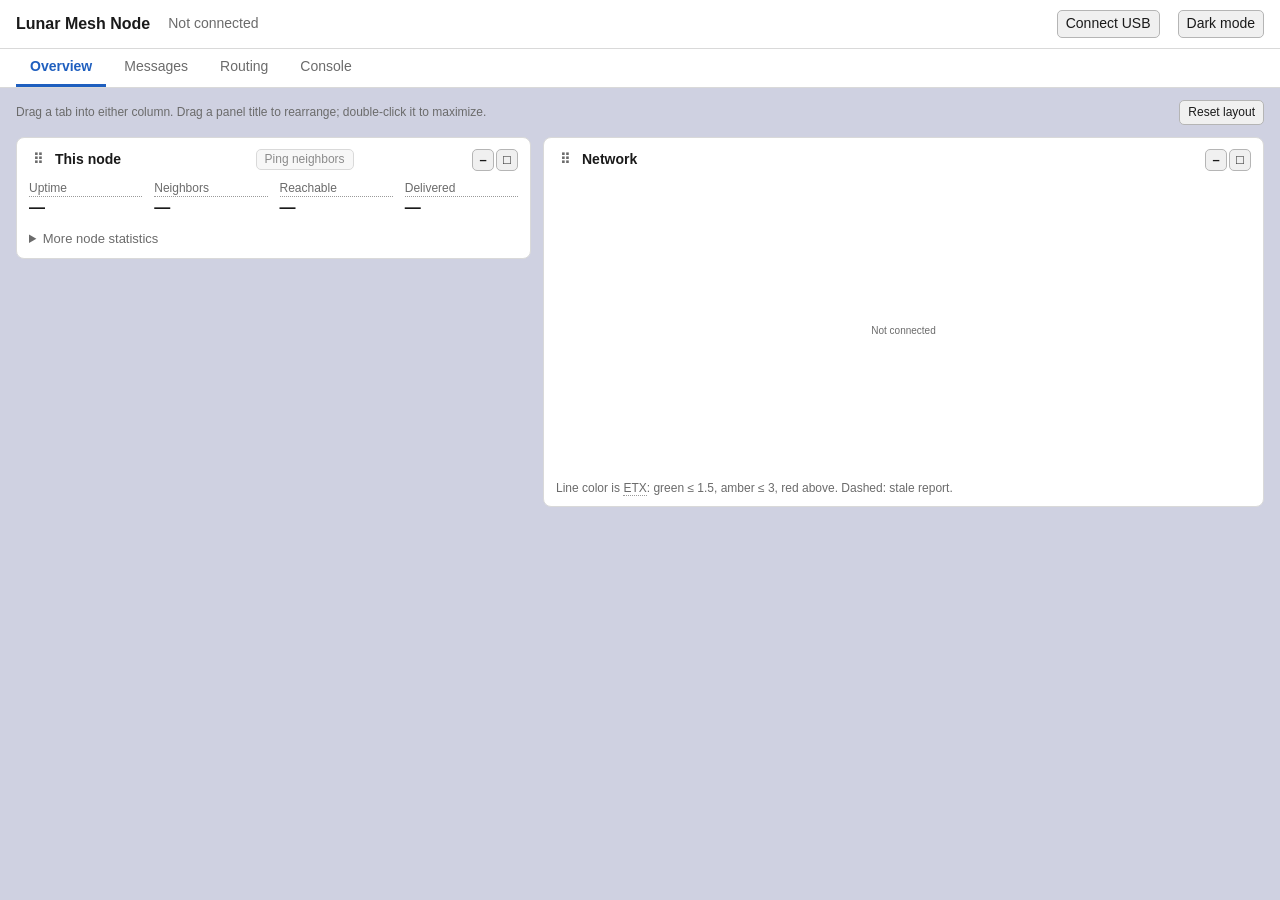
==== interface/index.html @ 4ebd3be8 "Hover Over feature, Small UI Movement Improvements" ====
<!doctype html>
<!-- Node interface: talks the mesh-network line protocol over USB serial (Web Serial) or to the simulator bridge in serve.py. -->
<html lang="en">
<head>
<meta charset="utf-8">
<meta name="viewport" content="width=device-width, initial-scale=1">
<title>Lunar Mesh Node</title>
<link rel="stylesheet" href="dashboard.css">
<link rel="icon" type="image/x-icon" href="/favicon.ico">
<script>
// Apply the saved theme (or the system's) before the page paints; storage may be unavailable.
try {
  const t = localStorage.getItem("lunar-mesh-theme");
  if (t === "dark" || (!t && matchMedia("(prefers-color-scheme: dark)").matches)) document.documentElement.dataset.theme = "dark";
} catch {}
</script>
<style>
:root {
  --bg: #cfd1e1; --panel: #ffffff; --panel-2: #f6f6f6; --line: #d9d9d9;
  --text: #1a1a1a; --muted: #6b6b6b; --accent: #1f5fbf;
  --good: #1e8a4c; --fair: #a86f00; --poor: #c62f2f; --stale: #9a9a9a;
  --mono: Consolas, "Cascadia Mono", monospace;
  --input: #ffffff; --button: #f0f0f0; --hover: #e6e6e6; --control-border: #b5b5b5;
  --error-bg: #fff4f4; --node-self: #e3ecfa; --node-dead: #fdeaea; --node-hover: #eef3fb;
}
:root[data-theme="dark"] {
  color-scheme: dark;
  --bg: #14171c; --panel: #1d222a; --panel-2: #171c23; --line: #39424f;
  --text: #e6eaf0; --muted: #a8b2c0; --accent: #80b3ff;
  --good: #6ed79a; --fair: #edc46a; --poor: #ff8989; --stale: #929eae;
  --input: #1d222a; --button: #2b3440; --hover: #394657; --control-border: #586475;
  --error-bg: #352329; --node-self: #293f60; --node-dead: #47262b; --node-hover: #2b3440;
}
* { box-sizing: border-box; }
body { margin: 0; background: var(--bg); color: var(--text); font: 14px/1.4 "Segoe UI", Arial, sans-serif; }
header { display: flex; flex-wrap: wrap; align-items: center; gap: 10px 18px; padding: 10px 16px; background: var(--panel); border-bottom: 1px solid var(--line); }
header h1 { font-size: 16px; margin: 0; }
.ident { display: flex; gap: 16px; flex-wrap: wrap; color: var(--muted); }
.ident b { color: var(--text); }
.spacer { flex: 1; }
button, select, input { font: inherit; color: var(--text); background: var(--input); border: 1px solid var(--control-border); border-radius: 5px; padding: 3px 8px; }
button { cursor: pointer; background: var(--button); }
button:hover:not(:disabled) { background: var(--hover); }
button:disabled { opacity: .5; cursor: default; }
#conn { color: var(--muted); }
#conn.on { color: var(--good); font-weight: 600; }
[hidden] { display: none !important; }
.tabs { display: flex; flex-wrap: wrap; gap: 4px; padding: 0 16px; background: var(--panel); border-bottom: 1px solid var(--line); }
.tabs button { padding: 8px 14px; border: 0; border-bottom: 3px solid transparent; border-radius: 0; background: transparent; color: var(--muted); }
.tabs button:hover:not(:disabled) { background: transparent; color: var(--text); }
.tabs button[aria-selected="true"] { color: var(--accent); border-bottom-color: var(--accent); font-weight: 600; }
.tabs .count { font-size: 12px; font-weight: normal; }
button:focus-visible, input:focus-visible, select:focus-visible, [tabindex]:focus-visible { outline: 2px solid var(--accent); outline-offset: 2px; }
main { padding: 12px 16px 24px; }
.tab-panel { display: grid; grid-template-columns: repeat(12, 1fr); gap: 12px; align-items: start; }
section { background: var(--panel); border: 1px solid var(--line); border-radius: 8px; padding: 10px 12px; min-width: 0; }
section h2 { font-size: 14px; margin: 0 0 8px; display: flex; align-items: baseline; gap: 8px; }
section h2 .count, section h2 .note { font-weight: normal; color: var(--muted); font-size: 13px; }
summary { cursor: pointer; color: var(--muted); }
details { margin-top: 10px; }
details > summary { font-size: 13px; }
.c4 { grid-column: span 4; } .c5 { grid-column: span 5; } .c6 { grid-column: span 6; }
.c7 { grid-column: span 7; } .c8 { grid-column: span 8; } .c12 { grid-column: span 12; }
@media (max-width: 1000px) { .tab-panel > section { grid-column: span 12; } }
.kv { display: grid; grid-template-columns: repeat(auto-fill, minmax(110px, 1fr)); gap: 6px 12px; }
.kv span { display: block; color: var(--muted); font-size: 12px; }
.kv b { font-size: 16px; font-variant-numeric: tabular-nums; }
.scroll { overflow-x: auto; }
table { width: 100%; border-collapse: collapse; font-variant-numeric: tabular-nums; }
th, td { text-align: left; padding: 4px 8px; border-bottom: 1px solid var(--line); white-space: nowrap; }
th { color: var(--muted); font-weight: normal; font-size: 12px; }
td.wrap { white-space: normal; word-break: break-word; }
tr.stale td { color: var(--stale); }
.empty { color: var(--muted); padding: 8px 2px; }
.badge { display: inline-block; padding: 0 5px; font-size: 12px; border: 1px solid var(--line); border-radius: 5px; margin-right: 4px; }
.good { color: var(--good); } .fair { color: var(--fair); } .poor { color: var(--poor); } .muted { color: var(--muted); }
.b-good { border-color: var(--good); color: var(--good); }
.b-fair { border-color: var(--fair); color: var(--fair); }
.b-poor { border-color: var(--poor); color: var(--poor); }
.phi { display: flex; align-items: center; gap: 6px; }
.phi .bar { width: 54px; height: 6px; background: var(--panel-2); border: 1px solid var(--line); border-radius: 3px; overflow: hidden; }
.phi .bar i { display: block; height: 100%; }
.phi .bar i.good { background: var(--good); } .phi .bar i.fair { background: var(--fair); } .phi .bar i.poor { background: var(--poor); }
section h2 .tools { margin-left: auto; display: flex; gap: 8px; align-items: baseline; font-weight: normal; font-size: 12px; }
section h2 .tools button { padding: 1px 8px; font-size: 12px; }
.term { border-bottom: 1px dotted var(--stale); cursor: help; }
#tip { position: fixed; z-index: 50; display: none; max-width: 280px; padding: 6px 9px; background: #2b2d3a; color: #fff; font-size: 12px; line-height: 1.35; border-radius: 6px; box-shadow: 0 2px 8px rgba(0,0,0,.25); pointer-events: none; }
#map { width: 100%; height: 300px; display: block; }
#map text { fill: var(--text); font-size: 12px; text-anchor: middle; dominant-baseline: central; }
#map .lbl { fill: var(--muted); font-size: 10px; }
#map .hit { cursor: pointer; }
#map .hit:hover circle { stroke-width: 4; fill: var(--node-hover); }
#map .edge { opacity: .85; transition: opacity .15s, stroke-width .15s; }
#map .node { transition: opacity .15s; }
#map.focus .edge { opacity: .18; }
#map.focus .edge.near { opacity: 1; stroke-width: 3; }
#map.focus .node { opacity: .4; }
#map.focus .node.near { opacity: 1; }
#map.focus .node.near .body { stroke-width: 3.5; }
form.send { display: grid; grid-template-columns: 90px 1fr auto; gap: 8px; margin-bottom: 10px; }
form.send label { display: flex; flex-direction: column; font-size: 12px; color: var(--muted); gap: 2px; }
form.send input, form.send select { width: 100%; }
form.send .go { align-self: end; }
form.send .send-options { grid-column: 1 / -1; }
form.send .option-grid { display: grid; grid-template-columns: repeat(3, minmax(100px, 1fr)); gap: 8px; margin-top: 8px; }
@media (max-width: 700px) { form.send { grid-template-columns: 1fr 1fr; } }
@media (max-width: 700px) { form.send .option-grid { grid-template-columns: 1fr; } }
.inbox { max-height: 320px; overflow-y: auto; }
.inbox .m { border-bottom: 1px solid var(--line); padding: 6px 0; }
.inbox .meta { color: var(--muted); font-size: 12px; }
.inbox .body { word-break: break-word; }
.inbox .hex { font-family: var(--mono); font-size: 12px; }
#log { height: max(240px, calc(100vh - 230px)); overflow-y: auto; font: 12px/1.4 var(--mono); background: var(--panel-2); border: 1px solid var(--line); border-radius: 6px; padding: 6px 8px; }
#log div { white-space: pre-wrap; word-break: break-all; }
#log .ev { color: var(--accent); }
#log .tx { color: var(--text); font-weight: 600; }
#log .err { color: var(--poor); }
#log .row { color: var(--muted); }
#log .help { color: var(--text); white-space: pre; }
.console-bar { display: flex; gap: 8px; margin-top: 6px; align-items: center; }
.console-bar input[type=text] { flex: 1; font-family: var(--mono); }
.console-bar label { color: var(--muted); font-size: 12px; display: flex; gap: 4px; align-items: center; }
#banner, #down { display: none; margin-bottom: 12px; background: var(--error-bg); border: 1px solid var(--poor); border-radius: 8px; color: var(--poor); padding: 8px 12px; }
#simbar { display: none; grid-column: span 12; }
#simbar .simctl { margin-top: 14px; }
#simbar .nodes { display: flex; flex-wrap: wrap; gap: 6px; }
#simbar .sn { display: flex; align-items: center; gap: 4px; border: 1px solid var(--line); border-radius: 6px; padding: 3px 4px 3px 8px; }
#simbar .sn.dead b { color: var(--poor); text-decoration: line-through; }
#simbar .sn.att { border-color: var(--accent); }
#simbar button { padding: 1px 6px; font-size: 12px; }
#simbar .cut { display: flex; flex-wrap: wrap; gap: 6px; align-items: center; margin-top: 8px; color: var(--muted); font-size: 12px; }
#simbar .cut input { width: 60px; }
#simbar .sn .why { font-size: 11px; color: var(--poor); }
.simctl { display: grid; grid-template-columns: 130px 1fr; gap: 8px 12px; margin-top: 10px; align-items: center; }
.simctl > .k { color: var(--muted); font-size: 12px; }
.simctl > .v { display: flex; flex-wrap: wrap; gap: 6px 10px; align-items: center; font-size: 13px; }
.simctl .v label { display: flex; gap: 4px; align-items: center; color: var(--muted); font-size: 12px; }
.simctl input[type=number] { width: 70px; }
.simctl input[type=range] { width: 160px; padding: 0; }
.simctl .val { min-width: 48px; font-variant-numeric: tabular-nums; font-weight: 600; }
.simctl .clock { font-family: var(--mono); font-size: 13px; }
.simctl .paused { color: var(--fair); font-weight: 600; }
#sim-sched-list { display: flex; flex-direction: column; gap: 4px; width: 100%; }
#sim-sched-list .se { display: flex; gap: 8px; align-items: center; font-size: 12px; }
#sim-err { color: var(--poor); font-size: 12px; }
@media (max-width: 700px) { .simctl { grid-template-columns: 1fr; } }
</style>
</head>
<body>
<header>
  <h1>Lunar Mesh Node</h1>
  <span id="conn"><span id="conn-text">Not connected</span></span>
  <div class="ident" id="ident"></div>
  <div class="spacer"></div>
  <button id="btn-usb">Connect USB</button>
  <button id="btn-sim" hidden>Simulator</button>
  <button id="btn-close" hidden>Disconnect</button>
  <button id="btn-theme" type="button" aria-pressed="false">Dark mode</button>
</header>

<nav class="tabs" role="tablist" aria-label="Sections">
  <button id="tab-overview" role="tab" aria-controls="panel-overview" aria-selected="true">Overview</button>
  <button id="tab-messages" role="tab" aria-controls="panel-messages" aria-selected="false" tabindex="-1">Messages <span class="count" id="tab-rx-count"></span></button>
  <button id="tab-network" role="tab" aria-controls="panel-network" aria-selected="false" tabindex="-1">Routing</button>
  <button id="tab-console" role="tab" aria-controls="panel-console" aria-selected="false" tabindex="-1">Console</button>
  <button id="tab-sim" role="tab" aria-controls="panel-sim" aria-selected="false" tabindex="-1" hidden>Simulator</button>
</nav>

<main>
  <div id="banner"></div>
  <div id="down"></div>

  <div id="panel-overview" class="tab-panel" role="tabpanel" aria-labelledby="tab-overview">
  <section class="c5">
    <h2>This node <span id="self-state"></span>
      <span class="tools"><span class="muted" id="ping-note"></span>
        <button id="btn-ping" data-term="Ping" disabled>Ping neighbors</button></span></h2>
    <div class="kv" id="self"></div>
    <details>
      <summary>More node statistics</summary>
      <div class="kv" id="self-more" style="margin-top:8px"></div>
      <div class="scroll" style="margin-top:12px"><table id="frames"></table></div>
    </details>
  </section>

  <section class="c7">
    <h2>Network <span class="count" id="net-count"></span></h2>
    <svg id="map" role="img" aria-label="Network map"></svg>
    <div class="note muted" style="font-size:12px"><span id="map-hint"></span>Line color is <span class="term" data-term="ETX">ETX</span>: green ≤ 1.5, amber ≤ 3, red above. Dashed: stale report.</div>
  </section>
  </div>

  <div id="panel-messages" class="tab-panel" role="tabpanel" aria-labelledby="tab-messages" hidden>
  <section class="c7">
    <h2>Send</h2>
    <form class="send" id="send">
      <label>To<input id="f-dest" type="number" min="1" max="254" list="known" required></label>
      <label>Content<input id="f-text" type="text" maxlength="200" autocomplete="off" required></label>
      <button class="go" type="submit">Send</button>
      <details class="send-options">
        <summary>Message options</summary>
        <div class="option-grid">
          <label><span class="term" data-term="Type">Type</span><select id="f-type"><option value="text">Text</option><option value="cmd">Command</option><option value="tel">Telemetry (hex)</option></select></label>
          <label><span class="term" data-term="Priority">Priority</span><select id="f-prio"><option value="u">Urgent</option><option value="n" selected>Normal</option><option value="r">Routine</option></select></label>
          <label><span class="term" data-term="Lifetime">Lifetime (seconds)</span><input id="f-life" type="number" min="1" value="600" required></label>
        </div>
      </details>
    </form>
    <datalist id="known"></datalist>
    <h2 style="margin-top:14px">Sent</h2>
    <div class="scroll"><table id="sent"></table></div>
  </section>

  <section class="c5">
    <h2>Received <span class="count" id="rx-count"></span></h2>
    <div class="inbox" id="inbox"></div>
  </section>
  </div>

  <div id="panel-network" class="tab-panel" role="tabpanel" aria-labelledby="tab-network" hidden>
  <section class="c12">
    <h2>Nodes</h2>
    <div class="scroll"><table id="nodes"></table></div>
  </section>
  <section class="c6">
    <h2>Neighbors <span class="count" id="nb-count"></span></h2>
    <div class="scroll"><table id="links"></table></div>
  </section>
  <section class="c6">
    <h2>Routes <span class="count" id="rt-count"></span></h2>
    <div class="scroll"><table id="routes"></table></div>
  </section>
  </div>

  <div id="panel-sim" class="tab-panel" role="tabpanel" aria-labelledby="tab-sim" hidden>
  <section id="simbar">
    <h2>Simulator <span class="note">plug into a node, or kill one</span></h2>
    <div class="nodes" id="sim-nodes"></div>
    <div class="cut">Link
      <input id="cut-a" type="number" min="1" max="254" placeholder="a">
      <input id="cut-b" type="number" min="1" max="254" placeholder="b">
      <button id="btn-cut">Cut</button>
      <button id="btn-join">Join</button>
      <span id="sim-links"></span>
    </div>
    <div class="simctl">
      <div class="k">Clock</div>
      <div class="v">
        <button id="sim-run">Pause</button>
        <label>Speed <input id="sim-speed" type="range" min="0" max="9" step="1"></label><span class="val" id="sim-speed-v"></span>
        <label>Step <select id="sim-step-size">
          <option value="0.5">0.5 s</option><option value="1">1 s</option><option value="5" selected>5 s</option><option value="10">10 s</option>
          <option value="30">30 s</option><option value="60">1 min</option><option value="300">5 min</option><option value="900">15 min</option>
        </select></label>
        <button id="sim-step" data-tip="Advance simulated time by the step size (→ key).">Step ▸</button>
        <span class="clock" id="sim-clock"></span>
      </div>

      <div class="k"><span class="term" data-term="Link loss">Link loss</span></div>
      <div class="v">
        <input id="sim-loss" type="range" min="0" max="90" step="1"><span class="val" id="sim-loss-v"></span>
      </div>

      <div class="k"><span class="term" data-term="Random outages">Random outages</span></div>
      <div class="v">
        <label>Nodes down <input id="sim-cn" type="range" min="0" max="50" step="1"></label><span class="val" id="sim-cn-v"></span>
        <label>Links down <input id="sim-cl" type="range" min="0" max="50" step="1"></label><span class="val" id="sim-cl-v"></span>
        <label>Mean outage <input id="sim-cm" type="number" min="1" max="86400" step="1"> s</label>
        <label><input id="sim-cs" type="checkbox"> spare the plugged-in node</label>
        <button id="sim-heal" data-tip="End every random outage now.">Heal all</button>
      </div>

      <div class="k"><span class="term" data-term="Scheduled downtime">Scheduled downtime</span></div>
      <div class="v">
        <label>Node <select id="sim-sn"></select></label>
        <label>Starts in <input id="sim-ss" type="number" min="0" value="10"> s</label>
        <label>Down for <input id="sim-sd" type="number" min="1" value="60"> s</label>
        <label>Repeat every <input id="sim-se" type="number" min="0" value="0"> s</label>
        <button id="sim-sadd">Add</button>
        <div id="sim-sched-list"></div>
      </div>

      <div class="k">Restart network</div>
      <div class="v">
        <label>Topology <select id="sim-rt"><option>random</option><option>line</option><option>ring</option><option>diamond</option></select></label>
        <label>Nodes <input id="sim-rn" type="number" min="2" max="16"></label>
        <label>Seed <input id="sim-rs" type="number" min="0"></label>
        <button id="sim-restart" data-tip="Start a fresh simulated network. All node state is lost.">Restart</button>
        <span id="sim-err"></span>
      </div>
    </div>
  </section>
  </div>

  <div id="panel-console" class="tab-panel" role="tabpanel" aria-labelledby="tab-console" hidden>
  <section class="c12">
    <h2>Console</h2>
    <div id="log"></div>
    <div class="console-bar">
      <input type="text" id="cmd" placeholder="Type help for the list of commands, e.g. links, routes, send 2 n 600 hello" autocomplete="off">
      <label>View <select id="console-mode"><option value="meaning">Plain language</option><option value="raw">Raw output</option></select></label>
      <label><input type="checkbox" id="show-poll"> show polling</label>
      <button id="btn-clear">Clear</button>
    </div>
  </section>
  </div>
</main>

<script>
"use strict";
const $ = id => document.getElementById(id);
const REFRESH_MS = 5000;
const FRAME_TYPES = ["HELLO", "DATA", "HOP_ACK", "STATUS", "ROUTE_REQ"];
const FLAGS = [[1, "low battery", "poor"], [2, "store > 75 %", "fair"], [4, "radio fault", "poor"], [8, "rebooted", "fair"], [16, "no neighbors", "poor"]];
const STATE_CLASS = { queued: "", transmitted: "b-fair", delivered: "b-good", expired: "b-poor", failed: "b-poor" };
const BW_KHZ = { 7: "125 kHz", 8: "250 kHz", 9: "500 kHz" };

let transport = null;
let speed = 1;      // simulated ms per real ms right now (0 while paused)
let simStatus = null;  // the bridge's clock and control settings
const SPEEDS = [0.1, 0.25, 0.5, 1, 2, 5, 10, 20, 50, 100];
let st;

function fresh() {
  return {
    ident: null, radio: null, links: [], routes: [], nodes: [], msgs: [], stats: null,
    sent: new Map(), inbox: [], storeDepth: null, clock: null, sim: null, down: false, ping: null,
  };
}
st = fresh();
let simIds = new Set();  // every simulator node seen this connection, so killed nodes stay on screen

/* Live state the attached node reports; cleared when the simulator kills it. */
function clearLive() {
  Object.assign(st, { links: [], routes: [], nodes: [], msgs: [], stats: null, storeDepth: null });
}

/* Take in a simulator @topo reply and track whether the attached node is alive. */
function noteSim(topo) {
  topo.alive.forEach(id => simIds.add(id));
  topo.links.forEach(([a, b]) => { simIds.add(a); simIds.add(b); });
  const down = !topo.alive.includes(topo.attached);
  if (st.down && !down) {
    st = Object.assign(fresh(), { sim: topo });  // revived: the node restarted with empty tables
    $("log").innerHTML = "";
    log(`node ${topo.attached} revived`, "ev");
  } else {
    if (down && !st.down) { clearLive(); log(`node ${topo.attached} is down`, "err"); }
    st.sim = topo;
  }
  st.down = down;
}
function simNodeIds() {
  return [...simIds].filter(x => Number.isInteger(x) && x > 0 && x < 255).sort((a, b) => a - b);
}

/* Node clock: the latest event time plus elapsed wall time. */
function nodeNow() {
  if (!st.clock) return null;
  return st.clock.t + (performance.now() - st.clock.at) * speed;
}
function noteClock(t) {
  if (typeof t === "number") st.clock = { t, at: performance.now() };
}

/* Theme: light or dark, remembered across visits. */
function updateThemeButton() {
  const dark = document.documentElement.dataset.theme === "dark";
  $("btn-theme").textContent = dark ? "Light mode" : "Dark mode";
  $("btn-theme").setAttribute("aria-pressed", String(dark));
}
$("btn-theme").onclick = () => {
  const theme = document.documentElement.dataset.theme === "dark" ? "light" : "dark";
  document.documentElement.dataset.theme = theme;
  updateThemeButton();
  try { localStorage.setItem("lunar-mesh-theme", theme); } catch {}
};
updateThemeButton();

/* Tabs: only visibility changes, so the connection, polling, and console history carry on in the background. */
const tabs = [...document.querySelectorAll('[role="tab"]')];
let rxTotal = 0, rxSeen = 0;  // received-message count, and how many were on screen when Messages was last open
const currentTab = () => tabs.find(t => t.getAttribute("aria-selected") === "true");
function renderRxBadge() {
  if (currentTab() === $("tab-messages") || rxSeen > rxTotal) rxSeen = rxTotal;
  const unread = rxTotal - rxSeen;
  $("tab-rx-count").textContent = unread ? `(${unread} new)` : "";
}
let restoreSim = false;  // the saved tab was Simulator: open it once the simulator connects
function selectTab(tab) {
  if (window.meshDashboard?.openDocked(tab.id)) return;
  restoreSim = false;
  for (const t of tabs) {
    const on = t === tab;
    t.setAttribute("aria-selected", String(on));
    t.tabIndex = on ? 0 : -1;
    $(t.getAttribute("aria-controls")).hidden = t.dataset.docked === "true" ? false : !on;
  }
  try { localStorage.setItem("lunar-mesh-tab", tab.id); } catch {}
  if (tab.id === "tab-overview") renderMap();  // the map sizes itself to its width, which is zero while hidden
  if (tab.id === "tab-console") $("log").scrollTop = $("log").scrollHeight;
  renderRxBadge();
}
for (const tab of tabs) {
  tab.onclick = () => selectTab(tab);
  tab.onkeydown = ev => {  // arrow keys move between tabs, per the WAI-ARIA tabs pattern
    const shown = tabs.filter(t => !t.hidden);
    const i = shown.indexOf(tab);
    const next = { ArrowRight: shown[(i + 1) % shown.length], ArrowLeft: shown[(i - 1 + shown.length) % shown.length],
      Home: shown[0], End: shown[shown.length - 1] }[ev.key];
    if (!next) return;
    ev.preventDefault();
    selectTab(next);
    next.focus();
  };
}

/* Formatting */
const esc = s => String(s).replace(/[&<>"']/g, c => ({ "&": "&amp;", "<": "&lt;", ">": "&gt;", '"': "&quot;", "'": "&#39;" }[c]));
function etxClass(e) {
  if (e === "inf" || e === undefined || e === null) return "poor";
  return e <= 1.5 ? "good" : e <= 3 ? "fair" : "poor";
}
const etxText = e => e === "inf" ? "∞" : Number(e).toFixed(2);
function ago(ms) {
  const now = nodeNow();
  if (now === null || ms === undefined) return "—";
  const s = Math.max(0, Math.round((now - ms) / 1000));
  return s < 90 ? `${s} s ago` : s < 5400 ? `${Math.round(s / 60)} min ago` : `${Math.round(s / 3600)} h ago`;
}
function duration(s) {
  if (s === null || s === undefined) return "—";
  s = Math.floor(s);
  const d = Math.floor(s / 86400), h = Math.floor(s % 86400 / 3600), m = Math.floor(s % 3600 / 60);
  return d ? `${d} d ${h} h` : h ? `${h} h ${m} min` : m ? `${m} min ${s % 60} s` : `${s} s`;
}
const volts = mv => mv ? (mv / 1000).toFixed(2) + " V" : "—";
const pct = q => Math.round(q / 255 * 100) + " %";

/* Phi accrual, as the node computes it (SPEC 7.3): phi = log10(1 + e^z), z = y (1.5976 + 0.070566 y^2),
   y = (t - mean - pause) / sd, t = time since the neighbor's last HELLO. Computed here between polls so it climbs live. */
const PHI_MAX = 136.6;
function phiAt(t, mean, sd) {
  const y = Math.max(-16, Math.min(16, (t - mean) / Math.max(sd, 1)));
  const z = y * (1.5976 + 0.070566 * y * y);
  const p = z > 0 ? z / Math.LN10 + Math.log10(1 + Math.exp(-z)) : Math.log10(1 + Math.exp(z));
  return Math.min(PHI_MAX, p);
}
const phiDown = () => (st.ident && st.ident.phi_down) || 8;
const phiPause = () => (st.ident && st.ident.phi_pause_ms) || 0;
function livePhi(l) {
  const now = nodeNow();
  if (now === null || l.hello_at_ms === undefined || !l.hello_ms) return l.phi;
  return phiAt(now - l.hello_at_ms, l.hello_ms + phiPause(), l.hello_sd_ms);
}
/* Silence after the last HELLO at which phi reaches the down threshold. */
function silenceLimit(l) {
  let lo = 0, hi = 16;
  for (let i = 0; i < 40; i++) { const m = (lo + hi) / 2; if (phiAt(m, 0, 1) >= phiDown()) hi = m; else lo = m; }
  return l.hello_ms + phiPause() + hi * l.hello_sd_ms;
}
function phiClass(p) {
  return p < 1 ? "good" : p < phiDown() / 2 ? "fair" : "poor";
}
function phiCell(l) {
  if (l.phi === undefined) return "—";
  if (!l.up) return '<span class="muted">—</span>';
  const p = livePhi(l);
  const w = Math.min(100, p / phiDown() * 100);
  const limit = l.hello_ms ? silenceLimit(l) : null;
  const tipLine = limit === null ? GLOSSARY["φ"] : `Dropped after ${(limit / 1000).toFixed(0)} s without a HELLO.`;
  return `<span class="phi" data-tip="${tipLine}"><span class="bar"><i class="${phiClass(p)}" style="width:${w.toFixed(0)}%"></i></span><span class="${phiClass(p)}">${p.toFixed(2)}</span></span>`;
}
const helloText = l => l.hello_ms ? `${(l.hello_ms / 1000).toFixed(1)} s <span class="muted">± ${(l.hello_sd_ms / 1000).toFixed(1)}</span>` : "—";
const clockText = () => new Date().toLocaleTimeString([], { hour12: false });

/* Plain-language meanings for terms on the page. Rest the pointer on a dotted-underlined term to see one. */
const GLOSSARY = {
  "ETX": "Expected transmissions: how many tries a message needs to cross this link, counting the acknowledgment. 1.0 is perfect; higher means a weaker link.",
  "φ": "Suspicion that this neighbor has gone silent, from how regularly its HELLO beacons usually arrive. 1 means a 10 % chance it is alive and only late, 2 means 1 %. The node drops the neighbor at 8.",
  "HELLO": "A short beacon every node broadcasts about every 10 s, so neighbors know it is there and how well they hear it.",
  "HELLO every": "Average time between this neighbor's HELLO beacons, ± how much it varies. Lost beacons make it longer and more spread out.",
  "Ping": "Broadcast a HELLO beacon now. Every neighbor that hears it answers with its own.",
  "answered": "A HELLO from this neighbor arrived after the ping.",
  "RSSI": "Received signal strength, in dBm. Closer to 0 is stronger; around −120 is very weak.",
  "SNR": "Signal-to-noise ratio, in dB: how far the signal stands above background noise. Higher is better.",
  "We hear": "Share of this neighbor's recent HELLO beacons that this node received.",
  "Hears us": "Share of this node's recent HELLO beacons that the neighbor reports receiving.",
  "one-way": "We hear this neighbor, but it has not reported hearing us, so it is not used for routing yet.",
  "Next hop": "The neighbor a message is handed to first on its way to the destination.",
  "Metric": "Total ETX along the path to the destination. Lower is better.",
  "Seq": "Route sequence number set by the destination. A higher number means newer route information.",
  "lost": "No route to this destination right now. Messages for it wait in the store.",
  "stale": "No status heard from this node for a while, so its information may be out of date.",
  "Station": "The amateur radio call sign the node identifies with.",
  "Store": "Messages this node is holding, waiting to be forwarded or confirmed.",
  "Lost": "Messages that node dropped (expired or pushed out of a full store) since its last status.",
  "Health": "Warning flags the node reports about itself.",
  "Uptime": "Time since the node last started.",
  "Neighbors": "Nearby nodes heard in both directions.",
  "Reachable": "Destinations this node currently has a route to.",
  "Delivered": "Messages delivered to this node, plus this node's own messages confirmed by a receipt.",
  "Airtime": "Total time this node's radio has spent transmitting.",
  "Ack timeouts": "Times the next node did not confirm receiving a frame in time.",
  "Link failures": "Times a frame could not reach a neighbor after every retry.",
  "Dropped": "Messages removed before delivery: expired, pushed out of a full store, or past the hop limit.",
  "Bad frames": "Received frames rejected for a bad security tag, another network's id, or damage.",
  "DATA": "Frames carrying messages.",
  "HOP_ACK": "Confirmation from the next node that it took a message.",
  "STATUS": "A node's health report, flooded through the network about once a minute.",
  "ROUTE_REQ": "A request for fresh route information after a route is lost.",
  "Type": "Text is for people. Command asks the destination to run an action and report a result. Telemetry is machine data, entered as hex.",
  "Priority": "Urgent messages go first; routine ones still get a fair share.",
  "Lifetime": "How long the network keeps trying to deliver the message before giving up.",
  "hops": "How many radio links the message crossed.",
  "Network": "Network id. Nodes ignore frames from other networks.",
  "Link loss": "Share of frames the simulator drops on every link that is up, and on links you join.",
  "Random outages": "Share of time nodes and links spend down at random, and how long each outage lasts on average.",
  "Scheduled downtime": "Take a node down after a delay, once or repeating. Repeat 0 means once; for example, down 300 s every 900 s for a node that sleeps to save power.",
};
GLOSSARY.Frames = "Radio frames this node has sent and received, by type. " + GLOSSARY.HELLO;
/* A term with a tooltip if the glossary has it, plain text otherwise. */
const T = (text, key = text) => GLOSSARY[key] ? `<span class="term" data-term="${esc(key)}">${text}</span>` : text;

/* Tooltip: appears after the pointer rests on a term for a moment, follows tables that re-render underneath it. */
const TIP_DELAY_MS = 700;
const tip = document.createElement("div");
tip.id = "tip";
document.body.appendChild(tip);
let tipFor = null, tipTimer = null, mouseX = 0, mouseY = 0;
const tipText = el => el.dataset.tip || GLOSSARY[el.dataset.term] || "";
function hideTip() {
  clearTimeout(tipTimer);
  tipTimer = null; tipFor = null;
  tip.style.display = "none";
}
function showTip() {
  let el = tipFor;
  if (el && !el.isConnected) {  // the table re-rendered: use whatever term is now under the pointer
    const now = document.elementFromPoint(mouseX, mouseY);
    el = now && now.closest("[data-term],[data-tip]");
  }
  const text = el && tipText(el);
  if (!text) { hideTip(); return; }
  tip.textContent = text;
  tip.style.display = "block";
  const r = el.getBoundingClientRect();
  const x = Math.min(Math.max(8, r.left), innerWidth - tip.offsetWidth - 8);
  const below = r.bottom + 6 + tip.offsetHeight < innerHeight;
  tip.style.left = `${x}px`;
  tip.style.top = `${below ? r.bottom + 6 : r.top - tip.offsetHeight - 6}px`;
}
document.addEventListener("mousemove", e => { mouseX = e.clientX; mouseY = e.clientY; });
document.addEventListener("mouseover", e => {
  const el = e.target.closest("[data-term],[data-tip]");
  if (el && tipFor && tipText(el) === tipText(tipFor)) { tipFor = el; return; }  // same term, re-rendered
  hideTip();
  if (!el) return;
  tipFor = el;
  tipTimer = setTimeout(showTip, TIP_DELAY_MS);
});
document.addEventListener("mousedown", hideTip);
window.addEventListener("scroll", hideTip);  // the page, not the console's own auto-scroll
document.addEventListener("wheel", hideTip, { passive: true });

/* Console log */
function log(text, cls, meaning = text) {
  const box = $("log");
  const atBottom = box.scrollTop + box.clientHeight >= box.scrollHeight - 4;
  const div = document.createElement("div");
  if (cls) div.className = cls;
  div.dataset.time = clockText();
  div.dataset.raw = text;
  div.dataset.meaning = meaning;
  div.textContent = `${div.dataset.time}  ${$("console-mode").value === "raw" ? text : meaning}`;
  box.appendChild(div);
  while (box.childElementCount > 600) box.firstChild.remove();
  if (atBottom) box.scrollTop = box.scrollHeight;
}

function explainCommand(line) {
  const [verb, ...args] = line.trim().split(/\s+/);
  const names = {
    id: "Checking this node's identity",
    nodes: "Checking status reports from the network",
    links: "Checking nearby node links",
    routes: "Checking paths to other nodes",
    msgs: "Checking stored messages",
    stats: "Checking node counters",
    status: "Broadcasting this node's status",
    ping: "Pinging neighbors with a HELLO beacon",
  };
  if (names[verb]) return `${names[verb]}…`;
  if (["send", "cmd", "tel"].includes(verb)) {
    const dest = args[0] || "?";
    const action = verb === "send" ? "message" : verb === "cmd" ? "command" : "telemetry";
    return `Sending a ${action} to node ${dest}…`;
  }
  return `Sending command: ${line}`;
}

function explainLine(raw) {
  let o;
  try { o = JSON.parse(raw); } catch { return raw; }

  if (o.ev) {
    switch (o.ev) {
      case "boot": return "Node started.";
      case "error": return `Node reported an error: ${o.what || "unknown error"}.`;
      case "radio":
        return o.state === "ready" ? `Radio is ready (${o.driver || "radio"}).` : `Radio ${o.state || "status changed"}${o.reply ? `: ${o.reply}` : ""}.`;
      case "neighbor":
        return `Neighbor ${o.id} is ${o.state === "up" ? "reachable" : "down"}${o.etx !== undefined ? ` (ETX ${o.etx})` : ""}.`;
      case "link":
        return `Link to node ${o.id}: ETX ${o.etx ?? "—"}, signal ${o.rssi ?? "—"} dBm, signal-to-noise ${o.snr ?? "—"} dB.`;
      case "route":
        return o.next ? `Path to node ${o.dest} now goes through node ${o.next} (cost ${o.metric ?? "unknown"}).` : `No route to node ${o.dest} is currently available.`;
      case "msg": {
        const state = ({ queued: "queued", transmitted: "sent to the next node", delivered: "delivered", expired: "expired before delivery", failed: "failed" })[o.state] || o.state || "updated";
        const extra = o.reason && o.reason !== "none" ? ` (${String(o.reason).replaceAll("_", " ")})` : o.result && o.result !== "delivered" ? ` (${o.result})` : "";
        return `Message ${o.id} to node ${o.dest}: ${state}${extra}.`;
      }
      case "rx":
        return `Received a ${o.type || "data"} message from node ${o.origin} over ${o.hops} hop${o.hops === 1 ? "" : "s"}: ${o.text ?? o.hex ?? "[no content]"}`;
      case "status": return `Received a status update from node ${o.node}.`;
      case "store": return `Message store now has ${o.depth} item${o.depth === 1 ? "" : "s"}.`;
      default: return raw;
    }
  }

  if (o.ok === false && o.reason === "too_soon") return "Ping refused: the last one was too recent.";
  if (o.ok === false) return `Command failed: ${String(o.reason || "unknown reason").replaceAll("_", " ")}.`;
  if (o.id !== undefined && o.net !== undefined) return `This is node ${o.id} on network ${o.net}${o.station ? ` (${o.station})` : ""}.`;
  if (o.dest !== undefined && o.next !== undefined) {
    return o.retracted || !o.next ? `Node ${o.dest} is unreachable.` : `To reach node ${o.dest}, send through node ${o.next} (route cost ${o.metric ?? "unknown"}; sequence ${o.seq ?? "unknown"}).`;
  }
  if (o.batt_mv !== undefined && o.node !== undefined) return `Node ${o.node} status: battery ${volts(o.batt_mv)}, uptime ${duration(o.uptime_s)}, ${o.neighbors?.length ?? 0} neighbors.`;
  if (o.etx !== undefined && o.id !== undefined && o.up !== undefined) {
    return `Neighbor ${o.id} is ${o.up ? "reachable" : "down"}; ${o.bidir ? "the link works both ways" : "the link is not confirmed in both directions"} (ETX ${o.etx}${o.phi !== undefined ? `, φ ${o.phi}` : ""}).`;
  }
  if (o.delivered !== undefined && o.ack_timeouts !== undefined) return `Node counters: ${o.delivered} messages delivered, ${o.ack_timeouts} acknowledgment timeouts, ${o.link_failures} link failures.`;
  if (o.role !== undefined && o.origin !== undefined && o.id !== undefined) return `Message ${o.id} from node ${o.origin}: ${o.state || o.role}${o.dest !== undefined ? `, addressed to node ${o.dest}` : ""}.`;
  if (o.ok === true && o.origin !== undefined && o.id !== undefined) return `Message ${o.id} accepted by node ${o.origin}.`;
  if (o.ok === true) return "Command completed.";
  return raw;
}

$("console-mode").addEventListener("change", () => {
  const mode = $("console-mode").value;
  const box = $("log");
  const atBottom = box.scrollTop + box.clientHeight >= box.scrollHeight - 4;
  for (const row of box.children) row.textContent = `${row.dataset.time}  ${row.dataset[mode] || row.dataset.raw}`;
  if (atBottom) box.scrollTop = box.scrollHeight;
});

/* Command queue: one command on the wire at a time; dump rows collect until the end line. */
const queue = [];
let pending = null;
/* Replies carry no tag, so they are matched to commands by order. A command can say what its reply looks like:
   `rows` for a table dump (rows then "end"), `accept` to recognize its "ok" line. A reply that does not fit, such as
   the late answer to a command that timed out, is dropped instead of being taken as this command's reply. */
function command(line, quiet = true, { rows = false, accept = null } = {}) {
  return new Promise((resolve, reject) => {
    queue.push({ line, quiet, wantRows: rows, accept, resolve, reject });
    pump();
  });
}
function pump() {
  if (pending || !queue.length || !transport) return;
  pending = queue.shift();
  pending.rows = [];
  pending.timer = setTimeout(() => finish(new Error(`no reply to "${pending.line}"`)), 4000);
  if (!pending.quiet || $("show-poll").checked) log("> " + pending.line, "tx", explainCommand(pending.line));
  transport.send(pending.line).catch(e => finish(e));
}
function finish(err, result) {
  const p = pending;
  if (!p) return;
  pending = null;
  clearTimeout(p.timer);
  if (err) p.reject(err); else p.resolve(result);
  pump();
}
function dropQueue() {
  if (pending) finish(new Error("disconnected"));
  while (queue.length) queue.shift().reject(new Error("disconnected"));
}

function onLine(raw) {
  let o;
  try { o = JSON.parse(raw); } catch { log(raw); return; }
  if (o.ev) {
    log(raw, o.ev === "error" || (o.ev === "radio" && o.state === "error") ? "err" : "ev", explainLine(raw));
    onEvent(o);
    return;
  }
  const show = pending && (!pending.quiet || $("show-poll").checked);
  if (show || !pending) log(raw, o.ok === false ? "err" : "row", explainLine(raw));
  if (!pending) return;
  if ("end" in o) {
    if (pending.wantRows || !pending.accept) finish(null, { rows: pending.rows, truncated: !!o.truncated });
    else pending.rows = [];  // the tail of a stray table; keep waiting for this command's own reply
  } else if ("ok" in o) {
    if (o.ok === false || (!pending.wantRows && (!pending.accept || pending.accept(o)))) finish(null, o);
    else pending.rows = [];  // a stray "ok" line
  } else pending.rows.push(o);
}

/* Events */
let refreshSoon = null;
function scheduleRefresh() {
  if (refreshSoon) return;
  refreshSoon = setTimeout(() => { refreshSoon = null; refresh(); }, 800);
}

function onEvent(e) {
  noteClock(e.t);
  switch (e.ev) {
    case "boot":
      st = Object.assign(fresh(), { sim: st.sim });
      $("banner").style.display = "none";
      start();
      return;
    case "error":
      showBanner(`Node reported an error: ${e.what || "unknown"}`);
      break;
    case "radio":
      st.radio = e;
      if (e.state === "error") showBanner(`Radio error: ${e.cmd || ""} → ${e.reply || ""}`);
      renderIdent();
      break;
    case "msg": {
      const key = `${e.origin}:${e.id}`;
      const m = st.sent.get(key) || { origin: e.origin, id: e.id };
      Object.assign(m, { dest: e.dest, type: e.type, prio: e.prio, state: e.state, reason: e.reason, result: e.result, at: clockText() });
      st.sent.set(key, m);
      renderSent();
      scheduleRefresh();
      break;
    }
    case "rx":
      st.inbox.unshift({ ...e, at: clockText() });
      if (st.inbox.length > 200) st.inbox.pop();
      renderInbox();
      break;
    case "store":
      st.storeDepth = e.depth;
      renderSelf();
      break;
    default:
      scheduleRefresh();
  }
}

function showBanner(text) {
  $("banner").textContent = text;
  $("banner").style.display = "block";
}

/* Polling */
let refreshing = false, refreshAgain = false;
async function dump(line) {
  const res = await command(line, true, { rows: true });
  if (!res.rows) throw new Error(`${line}: ${res.reason || "no rows"}`);
  return res.rows;
}
async function refresh() {
  if (!transport) return;
  if (refreshing) { refreshAgain = true; return; }
  refreshing = true;
  try {
    // Topology first: a killed node answers nothing else, and the controls must still update.
    if (st.sim) {
      const topo = await command("@topo", true, { accept: o => Array.isArray(o.alive) });
      if (topo.ok) noteSim(topo);
    }
    if (st.down) { renderAll(); return; }
    if (!st.ident) {
      const id = await command("id", true, { accept: o => Number.isInteger(o.id) });
      if (id.ok && Number.isInteger(id.id)) { st.ident = id; renderIdent(); }
    }
    st.links = await dump("links");
    st.routes = await dump("routes");
    st.nodes = await dump("nodes");
    st.msgs = await dump("msgs");
    st.stats = (await dump("stats"))[0] || null;
    for (const r of st.msgs) {
      if (st.ident && r.origin === st.ident.id && r.role !== "relay") {
        const key = `${r.origin}:${r.id}`;
        const m = st.sent.get(key) || { origin: r.origin, id: r.id };
        Object.assign(m, { dest: r.dest, type: r.type, prio: r.prio, state: r.state, attempts: r.attempts, lifetime: r.lifetime_s, hops: r.hops });
        st.sent.set(key, m);
      }
    }
    renderAll();
  } catch (e) {
    if (transport) log(String(e.message || e), "err");
    if (st.sim) scheduleRefresh();  // e.g. killed mid-poll: the next pass sees it via @topo
  } finally {
    refreshing = false;
    if (refreshAgain && transport) { refreshAgain = false; setTimeout(refresh, 0); }
  }
}
setInterval(refresh, REFRESH_MS);
setInterval(() => { if (transport) { renderSelf(); renderNodes(); renderLinks(); } }, 1000);

function start() {
  renderAll();
  refresh();
}

/* Rendering */
function renderAll() {
  renderDown(); renderIdent(); renderSelf(); renderMap(); renderNodes(); renderLinks(); renderRoutes(); renderSent(); renderInbox(); renderSim(); renderKnown();
}

function renderDown() {
  const down = transport && st.down;
  $("down").style.display = down ? "block" : "none";
  if (down) $("down").textContent = `Node ${st.sim.attached} is down: it was killed in the simulator. Revive it, or click another node on the map to plug in.`;
  $("self-state").innerHTML = down ? '<span class="badge b-poor">down</span>' : "";
}

function renderIdent() {
  const parts = [];
  if (st.ident) {
    parts.push(`<span>Node <b>${st.ident.id}</b></span>`);
    if (st.ident.station) parts.push(`<span>Station <b>${esc(st.ident.station)}</b></span>`);
    parts.push(`<span>${T("Network")} <b>${st.ident.net}</b></span>`);
  }
  if (st.radio) {
    const r = st.radio;
    if (r.state === "ready") {
      const mhz = r.band_hz ? (r.band_hz / 1e6).toFixed(3) + " MHz" : "";
      parts.push(`<span>Radio <b>${esc(r.driver)}</b> ${mhz} SF${r.sf} ${BW_KHZ[r.bw] || "BW" + r.bw} ${r.power_dbm} dBm</span>`);
    } else {
      parts.push(`<span>Radio <b class="poor">${esc(r.state)}</b></span>`);
    }
  }
  $("ident").innerHTML = parts.join("");
}

function renderSelf() {
  const s = st.stats;
  const now = nodeNow();
  const up = st.links.filter(l => l.up && l.bidir).length;
  const reach = st.routes.filter(r => !r.retracted).length;
  const held = st.msgs.filter(m => m.role !== "history").length;
  const tiles = [
    ["Uptime", now === null || st.down ? "—" : duration(now / 1000)],
    ["Neighbors", st.ident ? `${up}` : "—"],
    ["Reachable", st.ident ? `${reach}` : "—"],
    ["Delivered", s ? s.delivered : "—"],
  ];
  const more = [
    ["Store", st.storeDepth ?? (st.ident ? held : "—")],
    ["Airtime", s ? duration(s.airtime_ms / 1000) : "—"],
    ["Ack timeouts", s ? s.ack_timeouts : "—"],
    ["Link failures", s ? s.link_failures : "—"],
    ["Dropped", s ? s.evicted + s.expired + s.hop_limit_drops : "—"],
    ["Bad frames", s ? s.rx_bad_tag + s.rx_foreign + s.rx_malformed : "—"],
  ];
  $("self").innerHTML = tiles.map(([k, v]) => `<div><span>${T(k)}</span><b>${esc(v)}</b></div>`).join("");
  $("self-more").innerHTML = more.map(([k, v]) => `<div><span>${T(k)}</span><b>${esc(v)}</b></div>`).join("");
  if (!s) { $("frames").innerHTML = ""; return; }
  $("frames").innerHTML = `<tr><th>${T("Frames")}</th>${FRAME_TYPES.map(t => `<th>${T(t)}</th>`).join("")}</tr>` +
    `<tr><td>Sent</td>${FRAME_TYPES.map((_, i) => `<td>${s.tx_frames[i]}</td>`).join("")}</tr>` +
    `<tr><td>Received</td>${FRAME_TYPES.map((_, i) => `<td>${s.rx_frames[i]}</td>`).join("")}</tr>`;
}

/* True when the simulator says this node is killed. */
const simDead = id => !!(st.sim && st.sim.alive && !st.sim.alive.includes(id));

function flagBadges(f) {
  const out = FLAGS.filter(([bit]) => f & bit).map(([, name, c]) => `<span class="badge b-${c}">${name}</span>`);
  return out.length ? out.join("") : `<span class="muted">ok</span>`;
}

function renderNodes() {
  const rows = [...st.nodes].sort((a, b) => a.node - b.node);
  if (!rows.length) {
    $("nodes").innerHTML = `<tr><td class="empty">${transport ? st.down ? "Node is down." : "No status heard yet." : "Connect to a node."}</td></tr>`;
    return;
  }
  $("nodes").innerHTML = `<tr><th>Node</th><th>${T("Station")}</th><th>Battery</th><th>${T("Uptime")}</th><th>${T("Store")}</th><th>${T("Lost")}</th><th>${T("Health")}</th><th>Heard</th><th>Its neighbors (${T("ETX")})</th></tr>` +
    rows.map(n => `<tr class="${n.stale ? "stale" : ""}">
      <td><b>${n.node}</b>${simDead(n.node) ? ' <span class="badge b-poor">killed</span>' : n.stale ? ' <span class="badge term" data-term="stale">stale</span>' : ""}</td>
      <td>${esc(n.station || "—")}</td><td>${volts(n.batt_mv)}</td><td>${duration(n.uptime_s)}</td>
      <td>${n.store}</td><td>${n.lost}</td><td>${flagBadges(n.flags)}</td><td>${ago(n.heard_ms)}</td>
      <td class="wrap">${n.neighbors.map(([id, e]) => `${id} <span class="${etxClass(e)}">(${etxText(e)})</span>`).join(", ") || "—"}</td></tr>`).join("");
}

function renderLinks() {
  renderPing();
  $("nb-count").textContent = st.links.length ? `${st.links.filter(l => l.up).length} up` : "";
  if (!st.links.length) {
    $("links").innerHTML = `<tr><td class="empty">${transport ? st.down ? "Node is down." : "No neighbors heard." : "—"}</td></tr>`;
    return;
  }
  const ping = st.ping;
  $("links").innerHTML = `<tr><th>Node</th><th>State</th><th>${T("ETX")}</th><th>${T("φ")}</th><th>${T("HELLO every")}</th><th>${T("We hear")}</th><th>${T("Hears us")}</th><th>${T("RSSI")}</th><th>${T("SNR")}</th><th>Heard</th></tr>` +
    [...st.links].sort((a, b) => a.id - b.id).map(l => {
      const state = !l.up ? '<span class="badge b-poor">down</span>' : l.bidir ? '<span class="badge b-good">up</span>' : '<span class="badge b-fair term" data-term="one-way">one-way</span>';
      const answered = ping && pingAnswered(l) ? ' <span class="badge b-good term" data-term="answered">answered</span>' : "";
      return `<tr class="${l.up ? "" : "stale"}"><td><b>${l.id}</b></td><td>${state}${answered}</td>
        <td class="${etxClass(l.etx)}">${etxText(l.etx)}</td><td>${phiCell(l)}</td><td>${helloText(l)}</td><td>${pct(l.rxq)}</td><td>${pct(l.txq)}</td>
        <td>${l.rssi} dBm</td><td>${l.snr} dB</td><td>${ago(l.heard_ms)}</td></tr>`;
    }).join("");
}

/* Ping: one HELLO now; neighbors that hear it answer with a triggered HELLO within about 1 to 3 s of node time.
   A neighbor counts as answered when its last-HELLO time moves after the ping. */
const PING_WINDOW_MS = 15000;  // node time in which answers are still expected
const PING_SHOW_MS = 30000;    // wall time the result stays on screen
function pingAnswered(l) {
  const p = st.ping;
  return !!p && l.hello_at_ms !== undefined && l.hello_at_ms !== p.before.get(l.id) && l.hello_at_ms >= p.at - 1000;
}
function renderPing() {
  const btn = $("btn-ping");
  btn.disabled = !transport || st.down || !st.ident;
  if (st.ping && performance.now() - st.ping.wall > PING_SHOW_MS) st.ping = null;  // wall time, so the result stays readable at any sim speed
  const p = st.ping, now = nodeNow();
  if (!p) { $("ping-note").textContent = ""; return; }
  const up = st.links.filter(l => l.up);
  const got = up.filter(pingAnswered).length;
  const open = now !== null && now - p.at < PING_WINDOW_MS;
  $("ping-note").textContent = `ping: ${got} of ${up.length} answered${open ? "…" : ""}`;
}
async function sendPing() {
  const before = new Map(st.links.map(l => [l.id, l.hello_at_ms]));
  const at = nodeNow();
  let res;
  try { res = await command("ping", false); } catch (e) { log(String(e.message || e), "err"); return; }
  if (!res.ok) {
    $("ping-note").textContent = res.reason === "too_soon" ? "ping: wait a moment" : `ping failed: ${res.reason}`;
    return;
  }
  st.ping = { at: at ?? 0, before, wall: performance.now() };
  renderLinks();
  const k = speed > 0 ? speed : 1;  // replies come in node time; poll sooner than the 5 s cycle while they arrive
  for (const ms of [1500, 3500, 6000]) setTimeout(refresh, ms / k);
}

function renderRoutes() {
  $("rt-count").textContent = st.routes.length ? `${st.routes.filter(r => !r.retracted).length} reachable` : "";
  if (!st.routes.length) {
    $("routes").innerHTML = `<tr><td class="empty">${transport ? st.down ? "Node is down." : "No routes yet." : "—"}</td></tr>`;
    return;
  }
  $("routes").innerHTML = `<tr><th>Destination</th><th>${T("Next hop")}</th><th>${T("Metric")} (ETX)</th><th>${T("Seq")}</th><th></th></tr>` +
    [...st.routes].sort((a, b) => a.dest - b.dest).map(r => `<tr class="${r.retracted ? "stale" : ""}">
      <td><b>${r.dest}</b></td><td>${r.retracted ? "—" : r.next === r.dest ? `${r.next} <span class="muted">direct</span>` : r.next}</td>
      <td>${etxText(r.metric)}</td><td>${r.seq}</td>
      <td>${r.retracted ? '<span class="badge b-poor term" data-term="lost">lost</span>' : ""}</td></tr>`).join("");
}

function renderSent() {
  const rows = [...st.sent.values()].filter(m => !st.ident || m.origin === st.ident.id).sort((a, b) => b.id - a.id);
  if (!rows.length) { $("sent").innerHTML = `<tr><td class="empty">Nothing sent yet.</td></tr>`; return; }
  $("sent").innerHTML = `<tr><th>Id</th><th>To</th><th>${T("Type")}</th><th>${T("Priority")}</th><th>State</th><th>Detail</th><th>Content</th></tr>` +
    rows.map(m => {
      const detail = m.state === "delivered" ? (m.result && m.result !== "delivered" ? m.result : "") : (m.reason && m.reason !== "none" ? m.reason.replace("_", " ") : "");
      return `<tr><td>${m.id}</td><td>${m.dest ?? "—"}</td><td>${m.type || "—"}</td><td>${m.prio || "—"}</td>
        <td><span class="badge ${STATE_CLASS[m.state] || ""}">${m.state || "—"}</span></td><td class="muted">${esc(detail)}</td>
        <td class="wrap">${esc(m.content ?? "")}</td></tr>`;
    }).join("");
}

function renderInbox() {
  const messages = new Map(st.inbox.map(m => [`${m.origin}:${m.id}`, m]));
  if (st.ident) {
    for (const m of st.sent.values()) {
      if (m.origin === st.ident.id || m.dest !== st.ident.id || m.state !== "delivered" || m.content === undefined) continue;
      const key = `${m.origin}:${m.id}`;
      if (!messages.has(key)) messages.set(key, { ...m, recovered: true });
    }
  }
  const rows = [...messages.values()];
  $("rx-count").textContent = rows.length || "";
  rxTotal = rows.length;
  renderRxBadge();
  if (!rows.length) { $("inbox").innerHTML = `<div class="empty">Nothing received yet.</div>`; return; }
  $("inbox").innerHTML = rows.map(m => {
    const hex = m.recovered ? m.type === "tel" : m.text === undefined;
    const content = m.recovered ? m.content : m.text ?? m.hex;
    const hops = m.hops === undefined ? "" : ` · ${m.hops} ${T(m.hops === 1 ? "hop" : "hops", "hops")}`;
    const when = m.recovered ? " · delivery confirmed from this page's send history" : ` · ${m.at}`;
    return `<div class="m">
      <div class="meta">from <b>${m.origin}</b> · ${m.type} · ${m.prio || "normal"}${hops}${when}</div>
      <div class="body ${hex ? "hex" : ""}">${esc(content)}</div></div>`;
  }).join("");
}

function renderKnown() {
  const ids = new Set([...st.nodes.map(n => n.node), ...st.routes.map(r => r.dest)]);
  $("known").innerHTML = [...ids].sort((a, b) => a - b).map(id => `<option value="${id}">`).join("");
}

/* Map: the node's own links plus the neighbor lists in every status it has heard.
   Resting the pointer on a node dims everything not directly linked to it. */
let mapAdj = new Map(), mapHover = null;
function renderMap() {
  const svg = $("map");
  const self = st.ident && Number.isInteger(st.ident.id) ? st.ident.id : null;
  const info = new Map(st.nodes.map(n => [n.node, n]));
  const ids = new Set(info.keys());
  if (self !== null) ids.add(self);
  const sim = !!(transport && st.sim && st.sim.alive);
  if (sim) {
    simNodeIds().forEach(id => ids.add(id));  // every simulated node is drawn, so any can be plugged into
    ids.add(st.sim.attached);
  }
  const attached = sim ? st.sim.attached : self;
  const edges = new Map();
  const addEdge = (a, b, etx, stale) => {
    if (a === b) return;
    const key = a < b ? `${a}-${b}` : `${b}-${a}`;
    const old = edges.get(key);
    const worse = !old || etx === "inf" || (old.etx !== "inf" && etx > old.etx);
    if (!old) edges.set(key, { a, b, etx, stale });
    else edges.set(key, { a, b, etx: worse ? etx : old.etx, stale: old.stale && stale });
    ids.add(a); ids.add(b);
  };
  if (self !== null) for (const l of st.links) if (l.up) addEdge(self, l.id, l.etx, false);
  for (const n of st.nodes) for (const [id, e] of n.neighbors) addEdge(n.node, id, e, n.stale);

  const list = [...ids].sort((a, b) => a - b);
  mapAdj = new Map(list.map(id => [id, new Set()]));
  for (const e of edges.values()) { mapAdj.get(e.a).add(e.b); mapAdj.get(e.b).add(e.a); }
  $("net-count").textContent = list.length ? `${list.length} node${list.length === 1 ? "" : "s"}` : "";
  const w = svg.clientWidth || 600, h = svg.clientHeight || 300, cx = w / 2, cy = h / 2, r = Math.min(w, h) / 2 - 34;
  const pos = new Map(list.map((id, i) => {
    const a = -Math.PI / 2 + 2 * Math.PI * i / list.length;
    return [id, list.length === 1 ? [cx, cy] : [cx + r * Math.cos(a), cy + r * Math.sin(a)]];
  }));
  const color = c => `var(--${c})`;
  let out = "";
  for (const e of edges.values()) {
    const [x1, y1] = pos.get(e.a), [x2, y2] = pos.get(e.b);
    out += `<line class="edge" data-a="${e.a}" data-b="${e.b}" x1="${x1}" y1="${y1}" x2="${x2}" y2="${y2}" stroke="${e.stale ? color("stale") : color(etxClass(e.etx))}" stroke-width="2" ${e.stale ? 'stroke-dasharray="4 4"' : ""}/>`;
  }
  for (const id of list) {
    const [x, y] = pos.get(id);
    const n = info.get(id);
    const me = id === attached, dead = simDead(id);
    const stale = n ? n.stale : !me;
    const fill = dead ? "var(--node-dead)" : me ? "var(--node-self)" : "var(--panel)";
    const stroke = dead ? "var(--poor)" : me ? "var(--accent)" : stale ? "var(--stale)" : n && n.flags & 21 ? "var(--poor)" : "var(--good)";
    const textStyle = [me ? "font-weight:700" : "", dead ? "fill:var(--poor);text-decoration:line-through" : stale && !me ? "fill:var(--stale)" : ""].join(";");
    const label = dead ? "killed" : n && n.station ? n.station : "";
    const click = sim && !me;
    out += `<g class="node${click ? " hit" : ""}" data-n="${id}"${click ? ` data-attach="${id}"` : ""}>`;
    if (click) out += `<title>Plug into node ${id}${dead ? " (killed)" : ""}</title>`;
    if (me && sim) out += `<circle cx="${x}" cy="${y}" r="22" fill="none" stroke="var(--accent)" stroke-width="1.5"/>`;
    out += `<circle class="body" cx="${x}" cy="${y}" r="17" fill="${fill}" stroke="${stroke}" stroke-width="2.5" ${dead ? 'stroke-dasharray="4 3"' : ""}/>`;
    out += `<text x="${x}" y="${y}" style="${textStyle}">${id}</text>`;
    if (label) out += `<text class="lbl" x="${x}" y="${y + 27}" ${dead ? 'style="fill:var(--poor)"' : ""}>${esc(label)}</text>`;
    out += "</g>";
  }
  if (!list.length) out = `<text x="${cx}" y="${cy}" class="lbl">${transport ? "Waiting for the first status broadcasts" : "Not connected"}</text>`;
  svg.setAttribute("viewBox", `0 0 ${w} ${h}`);
  svg.innerHTML = out;
  setMapHover(mapHover);
  $("map-hint").textContent = sim ? "Click a node to plug in. " : "";
}
function setMapHover(id) {
  const svg = $("map");
  mapHover = id != null && mapAdj.has(id) ? id : null;
  svg.classList.toggle("focus", mapHover !== null);
  const near = mapHover === null ? null : mapAdj.get(mapHover);
  for (const el of svg.querySelectorAll(".node")) { const n = Number(el.dataset.n); el.classList.toggle("near", !!near && (n === mapHover || near.has(n))); }
  for (const el of svg.querySelectorAll(".edge")) el.classList.toggle("near", !!near && (Number(el.dataset.a) === mapHover || Number(el.dataset.b) === mapHover));
}
window.addEventListener("resize", renderMap);
$("map").addEventListener("pointerover", ev => { const node = ev.target.closest("[data-n]"); setMapHover(node ? Number(node.dataset.n) : null); });
$("map").addEventListener("pointerleave", () => setMapHover(null));
$("map").addEventListener("click", ev => {
  const g = ev.target.closest("[data-attach]");
  if (g) attachTo(Number(g.dataset.attach));
});

/* Simulator controls */
function renderSim() {
  $("simbar").style.display = st.sim ? "block" : "none";
  $("tab-sim").hidden = !st.sim;
  if (st.sim && restoreSim) selectTab($("tab-sim"));
  if (!st.sim && currentTab() === $("tab-sim")) selectTab($("tab-overview"));
  if (!st.sim || !st.sim.alive) return;
  const alive = new Set(st.sim.alive);
  const ids = simNodeIds();
  $("sim-nodes").innerHTML = ids.map(id => {
    const live = alive.has(id), att = id === st.sim.attached;
    const why = simStatus && simStatus.down[id];
    return `<div class="sn ${live ? "" : "dead"} ${att ? "att" : ""}"><b>${id}</b>
      ${why ? `<span class="why">${why.map(r => r.startsWith("schedule") ? "scheduled" : r).join(", ")}</span>` : ""}
      ${att ? '<span class="muted">attached</span>' : `<button data-attach="${id}">plug in</button>`}
      <button data-sim="${live ? "@kill" : "@revive"} ${id}">${live ? "kill" : "revive"}</button></div>`;
  }).join("");
  const cut = simStatus ? simStatus.links_down.map(([a, b]) => `${a}-${b} (outage)`) : [];
  $("sim-links").textContent = "links: " + st.sim.links.map(([a, b, loss]) => `${a}-${b}${loss ? ` (${loss} %)` : ""}`).concat(cut).join("  ");
  const sel = $("sim-sn"), keep = sel.value;
  const opts = ids.map(id => `<option value="${id}">${id}</option>`).join("");
  if (sel.dataset.opts !== opts) { sel.innerHTML = opts; sel.dataset.opts = opts; if (keep) sel.value = keep; }
}

/* Clock, loss, outages, schedule: the bridge owns them; the page shows its status and posts changes. */
async function simControl(req) {
  $("sim-err").textContent = "";
  try {
    const r = await fetch("/sim/control", { method: "POST", body: JSON.stringify(req) });
    const o = await r.json();
    if (!o.ok) { $("sim-err").textContent = o.reason || "refused"; log(`simulator: ${o.reason || "refused"}`, "err"); return null; }
    onSimStatus(o);
    return o;
  } catch (e) { log(`simulator: ${e.message}`, "err"); return null; }
}

function onSimStatus(s) {
  const restarted = simStatus && s.generation !== simStatus.generation;
  simStatus = s;
  speed = s.paused ? 0 : s.speed;
  st.clock = { t: s.sim_ms, at: performance.now() };  // a simulated node's clock is the simulator's clock
  if (restarted && transport && transport.kind === "sim") {
    st = fresh();
    st.sim = { alive: null, links: [] };
    simIds = new Set();
    $("log").innerHTML = "";
    log(`simulator restarted: ${s.args.topo} of ${s.args.nodes}, seed ${s.args.seed}`, "ev");
    renderAll();
    refresh();
  }
  renderSimCtl();
}

const nearestSpeed = x => SPEEDS.reduce((bi, v, i) => Math.abs(Math.log(v / x)) < Math.abs(Math.log(SPEEDS[bi] / x)) ? i : bi, 0);
const idle = el => document.activeElement !== el;  // leave a control alone while the user is on it
function clockFmt(ms) {
  const s = Math.floor(ms / 1000), h = Math.floor(s / 3600), m = Math.floor(s % 3600 / 60);
  return `${h}:${String(m).padStart(2, "0")}:${String(s % 60).padStart(2, "0")}.${Math.floor(ms % 1000 / 100)}`;
}
const secs = ms => duration(ms / 1000);

function renderSimCtl() {
  const s = simStatus;
  if (!s) return;
  $("sim-run").textContent = s.paused ? "▶ Run" : "❚❚ Pause";
  if (idle($("sim-speed"))) $("sim-speed").value = nearestSpeed(s.speed);
  $("sim-speed-v").textContent = `×${s.speed}`;
  $("sim-clock").innerHTML = `sim time ${clockFmt(s.sim_ms)}${s.paused ? ' <span class="paused">paused</span>' : ""}`;
  if (idle($("sim-loss"))) $("sim-loss").value = s.loss;
  $("sim-loss-v").textContent = `${s.loss} %`;
  if (idle($("sim-cn"))) $("sim-cn").value = s.chaos.node_pct;
  if (idle($("sim-cl"))) $("sim-cl").value = s.chaos.link_pct;
  $("sim-cn-v").textContent = `${s.chaos.node_pct} %`;
  $("sim-cl-v").textContent = `${s.chaos.link_pct} %`;
  if (idle($("sim-cm"))) $("sim-cm").value = s.chaos.mean_s;
  $("sim-cs").checked = s.chaos.spare_attached;
  if (idle($("sim-rt"))) $("sim-rt").value = s.args.topo;
  if (idle($("sim-rn")) && !$("sim-rn").value) $("sim-rn").value = s.args.nodes;
  if (idle($("sim-rs")) && $("sim-rs").value === "") $("sim-rs").value = s.args.seed;
  $("sim-sched-list").innerHTML = s.schedule.map(e => {
    const when = e.next_ms === null ? "done" : `${e.down ? "back up" : "goes down"} in ${secs(e.next_ms - s.sim_ms)}`;
    return `<div class="se"><b>node ${e.node}</b> down ${secs(e.dur_ms)} ${e.every_ms ? `every ${secs(e.every_ms)}` : "once"}
      ${e.down ? '<span class="badge b-poor">down now</span>' : ""}<span class="muted">${when}</span>
      <button data-unsched="${e.id}">remove</button></div>`;
  }).join("");
}

let lastSpeedSent = null;
$("sim-run").onclick = () => simStatus && simControl({ op: "pause", value: !simStatus.paused });
$("sim-speed").oninput = () => {
  const v = SPEEDS[$("sim-speed").value];
  $("sim-speed-v").textContent = `×${v}`;
  if (v !== lastSpeedSent) { lastSpeedSent = v; simControl({ op: "speed", value: v }); }
};
async function simStep() {
  if (!simStatus) return;
  if (!simStatus.paused) await simControl({ op: "pause", value: true });
  await simControl({ op: "step", seconds: Number($("sim-step-size").value) });
  setTimeout(refresh, 250);
}
$("sim-step").onclick = simStep;
document.addEventListener("keydown", ev => {
  if (ev.key !== "ArrowRight" || !simStatus || !transport || transport.kind !== "sim") return;
  if (ev.target.closest("input, select, textarea, [role=tab]")) return;
  ev.preventDefault();
  simStep();
});
$("sim-loss").oninput = () => { $("sim-loss-v").textContent = `${$("sim-loss").value} %`; };
$("sim-loss").onchange = async () => { await simControl({ op: "loss", value: Number($("sim-loss").value) }); refresh(); };
for (const [id, key] of [["sim-cn", "node_pct"], ["sim-cl", "link_pct"]]) {
  $(id).oninput = () => { $(id + "-v").textContent = `${$(id).value} %`; };
  $(id).onchange = () => simControl({ op: "chaos", [key]: Number($(id).value) });
}
$("sim-cm").onchange = () => simControl({ op: "chaos", mean_s: Number($("sim-cm").value) || 60 });
$("sim-cs").onchange = () => simControl({ op: "chaos", spare_attached: $("sim-cs").checked });
$("sim-heal").onclick = async () => { await simControl({ op: "chaos", heal: true }); refresh(); };
$("sim-sadd").onclick = async () => {
  await simControl({ op: "sched_add", node: Number($("sim-sn").value), start_in_s: Number($("sim-ss").value) || 0,
    dur_s: Number($("sim-sd").value) || 60, every_s: Number($("sim-se").value) || 0 });
  refresh();
};
$("sim-sched-list").addEventListener("pointerdown", async ev => {  // pointerdown: the list is redrawn as its countdowns tick
  const b = ev.target.closest("button[data-unsched]");
  if (b) { await simControl({ op: "sched_remove", id: Number(b.dataset.unsched) }); refresh(); }
});
$("sim-restart").onclick = () => simControl({ op: "restart", topo: $("sim-rt").value,
  nodes: Number($("sim-rn").value) || 8, seed: Number($("sim-rs").value) || 0 });
async function attachTo(id) {
  if (!transport || !st.sim || id === st.sim.attached) return;
  const res = await command(`@attach ${id}`, false).catch(e => ({ ok: false, reason: e.message }));
  if (res.ok) {
    st = Object.assign(fresh(), { sim: { ...st.sim, attached: id }, sent: st.sent });
    $("log").innerHTML = "";
    log(`plugged into node ${id}`, "ev");
    renderAll();
  }
  refresh();
}
$("simbar").addEventListener("click", async ev => {
  const at = ev.target.closest("button[data-attach]");
  if (at) { attachTo(Number(at.dataset.attach)); return; }
  const b = ev.target.closest("button[data-sim]");
  if (!b) return;
  await command(b.dataset.sim, false).catch(() => {});
  refresh();
});
async function simLink(verb) {
  const a = $("cut-a").value, b = $("cut-b").value;
  if (!a || !b) return;
  const loss = verb === "@join" && simStatus ? ` ${simStatus.loss}` : "";
  await command(`${verb} ${a} ${b}${loss}`, false).catch(() => {});
  refresh();
}
$("btn-cut").onclick = () => simLink("@cut");
$("btn-join").onclick = () => simLink("@join");

/* Send form */
$("f-type").onchange = () => { $("f-prio").disabled = $("f-type").value !== "text"; };
$("send").addEventListener("submit", async ev => {
  ev.preventDefault();
  if (!transport) return;
  const dest = $("f-dest").value, type = $("f-type").value, life = $("f-life").value;
  let content = $("f-text").value.replace(/[\r\n]+/g, " ").trim();
  if (!content) return;
  if (type === "tel") content = content.replace(/\s+/g, "");
  const line = type === "text" ? `send ${dest} ${$("f-prio").value} ${life} ${content}` : `${type} ${dest} ${life} ${content}`;
  try {
    const res = await command(line, false);
    if (res.ok) {
      const key = `${res.origin}:${res.id}`;
      const m = st.sent.get(key) || { origin: res.origin, id: res.id, dest: Number(dest), state: "queued" };
      m.content = content;
      st.sent.set(key, m);
      $("f-text").value = "";
      renderSent();
    } else {
      log(`send refused: ${res.reason}`, "err");
    }
  } catch (e) { log(String(e.message || e), "err"); }
});

/* Console input */
const HELP = [  // the line protocol of SPEC.md Section 11; "help" itself is answered by the page, not the node
  ["id", "this node's identity and settings"],
  ["nodes", "status reports heard from the network"],
  ["links", "neighbors, with ETX, signal, and φ"],
  ["routes", "the route table"],
  ["msgs", "messages this node originated or holds"],
  ["stats", "frame and delivery counters"],
  ["status", "broadcast this node's status now"],
  ["ping", "ask neighbors to answer with a HELLO"],
  ["send <dest> <u|n|r> <lifetime_s> <text>", "send a text message (urgent, normal, routine)"],
  ["cmd <dest> <lifetime_s> <text>", "send a command"],
  ["tel <dest> <lifetime_s> <hex>", "send telemetry as hex"],
  ["cancel <id>", "drop a message this node sent, if not yet transmitted"],
];
const SIM_HELP = [
  ["@attach <node>", "plug into another node"],
  ["@kill <node>, @revive <node>", "take a node down or bring it back"],
  ["@cut <a> <b>, @join <a> <b> [loss]", "remove or restore a link"],
];
function showHelp() {
  const rows = transport && transport.kind === "sim" ? [...HELP, ...SIM_HELP] : HELP;
  const width = Math.max(...rows.map(([c]) => c.length));
  log("Commands:", "help");
  for (const [c, what] of rows) log(`  ${c.padEnd(width)}  ${what}`, "help");
}
$("cmd").addEventListener("keydown", async ev => {
  if (ev.key !== "Enter") return;
  const line = $("cmd").value.trim();
  if (line.toLowerCase() === "help" || line === "?") { $("cmd").value = ""; showHelp(); return; }
  if (!line || !transport) return;
  $("cmd").value = "";
  try {
    const res = await command(line, false);
    if (res.ok && /^(send|cmd|tel) /.test(line)) {
      const m = st.sent.get(`${res.origin}:${res.id}`);
      if (m) { m.content = line.split(" ").slice(line.startsWith("send") ? 4 : 3).join(" "); renderSent(); }
    }
  } catch (e) { log(String(e.message || e), "err"); }
});
$("btn-clear").onclick = () => { $("log").innerHTML = ""; };
$("btn-ping").onclick = sendPing;

/* Transports */
function setConnected(kind) {
  const on = !!kind;
  $("conn").classList.toggle("on", on);
  $("conn-text").textContent = kind === "usb" ? "USB serial" : kind === "sim" ? "Simulator" : "Not connected";
  $("btn-usb").hidden = on;
  $("btn-sim").hidden = on || !simAvailable;
  $("btn-close").hidden = !on;
}

async function connected(t) {
  transport = t;
  st = fresh();
  simIds = new Set();
  if (t.kind === "sim") st.sim = { alive: null, links: [] };
  $("log").innerHTML = "";
  $("banner").style.display = "none";
  setConnected(t.kind);
  log(`connected (${t.kind === "usb" ? "USB serial, 115200 baud" : "simulator"})`, "ev");
  start();
}

function disconnected(reason) {
  if (!transport) return;
  transport = null;
  dropQueue();
  setConnected(null);
  log(reason || "disconnected", "err");
  renderAll();
}

async function connectUsb() {
  if (!("serial" in navigator)) {
    showBanner("This browser has no Web Serial. Use Chrome or Edge, and open the page from http://localhost (run serve.py).");
    return;
  }
  let port;
  try { port = await navigator.serial.requestPort(); } catch { return; }
  try { await port.open({ baudRate: 115200 }); } catch (e) {
    showBanner(`Could not open the port: ${e.message}. Close any other serial monitor (PlatformIO, PuTTY) using it.`);
    return;
  }
  const encoder = new TextEncoder();
  const writer = port.writable.getWriter();
  let reader = null, closing = false;
  const t = {
    kind: "usb",
    send: line => writer.write(encoder.encode(line + "\n")),
    close: async () => {
      closing = true;
      try { await reader?.cancel(); } catch {}
      await loop;
      try { writer.releaseLock(); } catch {}
      try { await port.close(); } catch {}
      disconnected("disconnected");
    },
  };
  const loop = (async () => {
    const dec = new TextDecoder();
    let buf = "";
    while (port.readable && !closing) {
      reader = port.readable.getReader();
      try {
        for (;;) {
          const { value, done } = await reader.read();
          if (done) break;
          buf += dec.decode(value, { stream: true });
          let i;
          while ((i = buf.indexOf("\n")) >= 0) {
            const line = buf.slice(0, i).replace(/\r$/, "");
            buf = buf.slice(i + 1);
            if (line) onLine(line);
          }
          if (buf.length > 4096) buf = "";
        }
      } catch (e) {
        if (!closing) log(`serial: ${e.message}`, "err");
      } finally {
        reader.releaseLock();
      }
    }
    if (!closing) disconnected("USB disconnected");
  })();
  connected(t);
}

let simAvailable = false;
function connectSim() {
  const src = new EventSource("/sim/events");
  const t = {
    kind: "sim",
    send: line => fetch("/sim/send", { method: "POST", body: line }).then(r => { if (!r.ok) throw new Error("bridge refused"); }),
    close: async () => { src.close(); disconnected("disconnected"); },
  };
  src.onmessage = e => onLine(e.data);
  src.addEventListener("sim", e => onSimStatus(JSON.parse(e.data)));
  src.onerror = () => { if (src.readyState === EventSource.CLOSED) disconnected("simulator bridge closed"); };
  src.onopen = () => { if (transport !== t) connected(t); };
}

$("btn-usb").onclick = connectUsb;
$("btn-sim").onclick = connectSim;
$("btn-close").onclick = () => transport && transport.close();

(async () => {
  try {
    const r = await fetch("/sim/info");
    if (r.ok) {
      const info = await r.json();
      simAvailable = true;
      speed = info.paused ? 0 : info.speed || 1;
      simStatus = info;
    }
  } catch {}
  setConnected(null);
  renderAll();
  try {
    const saved = $(localStorage.getItem("lunar-mesh-tab"));
    if (saved && tabs.includes(saved)) saved.hidden ? (restoreSim = true) : selectTab(saved);
  } catch {}
  if (simAvailable && new URLSearchParams(location.search).has("sim")) connectSim();
})();
</script>
<script src="dashboard.js"></script>
</body>
</html>
---- interface/dashboard.css ----
.dashboard-toolbar { grid-column: 1 / -1; display: flex; flex-wrap: wrap; align-items: center; gap: 8px; color: var(--muted); font-size: 12px; }
.dashboard-toolbar .layout-hint { margin-right: auto; }
#panel-overview.dashboard { grid-template-columns: minmax(0, 5fr) minmax(0, 7fr); }
.dashboard-column { display: flex; flex-direction: column; gap: 12px; min-width: 0; min-height: 180px; }
.dashboard-card { min-width: 0; }
.dashboard-card > h2 { align-items: center; flex-wrap: wrap; }
.dashboard-titlebar { cursor: grab; user-select: none; }
.dashboard-titlebar:active { cursor: grabbing; }
.dashboard-titlebar button, .dashboard-titlebar .tools { cursor: default; user-select: text; }
.dashboard-handle { color: var(--muted); padding: 2px 4px; }
.dashboard-actions { display: flex; gap: 2px; margin-left: auto; align-self: center; }
.dashboard-actions .dashboard-icon { width: 22px; height: 22px; padding: 0; font-size: 13px; line-height: 1; display: inline-flex; align-items: center; justify-content: center; }
.dashboard-card.is-minimized > :not(h2) { display: none !important; }
.dashboard-card.is-minimized > h2 { margin-bottom: 0; }
.dashboard-card.is-maximized { position: fixed; inset: 12px; z-index: 40; overflow: auto; box-shadow: 0 0 0 24px #0009; }
.dashboard-card.is-maximized #map { height: min(65vh, 700px); }
.dashboard-card > .tab-panel { grid-template-columns: minmax(0, 1fr); }
.dashboard-card > .tab-panel > section { grid-column: 1; }
.dashboard-card #simbar { margin: 0; }
.dashboard-card #log { height: 320px; }
.dashboard-card.is-maximized #log { height: 65vh; }
.dashboard-card .simctl { grid-template-columns: 1fr; }
.dashboard-card.is-maximized .simctl { grid-template-columns: 130px 1fr; }
.dashboard-drop { display: none; border: 1px dashed var(--control-border); border-radius: 8px; padding: 12px; color: var(--muted); text-align: center; font-size: 12px; }
.dashboard-drop.is-over { border-color: var(--accent); background: var(--node-self); color: var(--text); }
body.dashboard-dragging .dashboard-drop { display: block; min-height: 64px; }
.tabs button[draggable=true] { cursor: grab; }
.tabs button[data-docked=true]::after { content: ' ↘'; color: var(--accent); }
@media (max-width: 1000px) { #panel-overview.dashboard { grid-template-columns: minmax(0, 1fr); } }
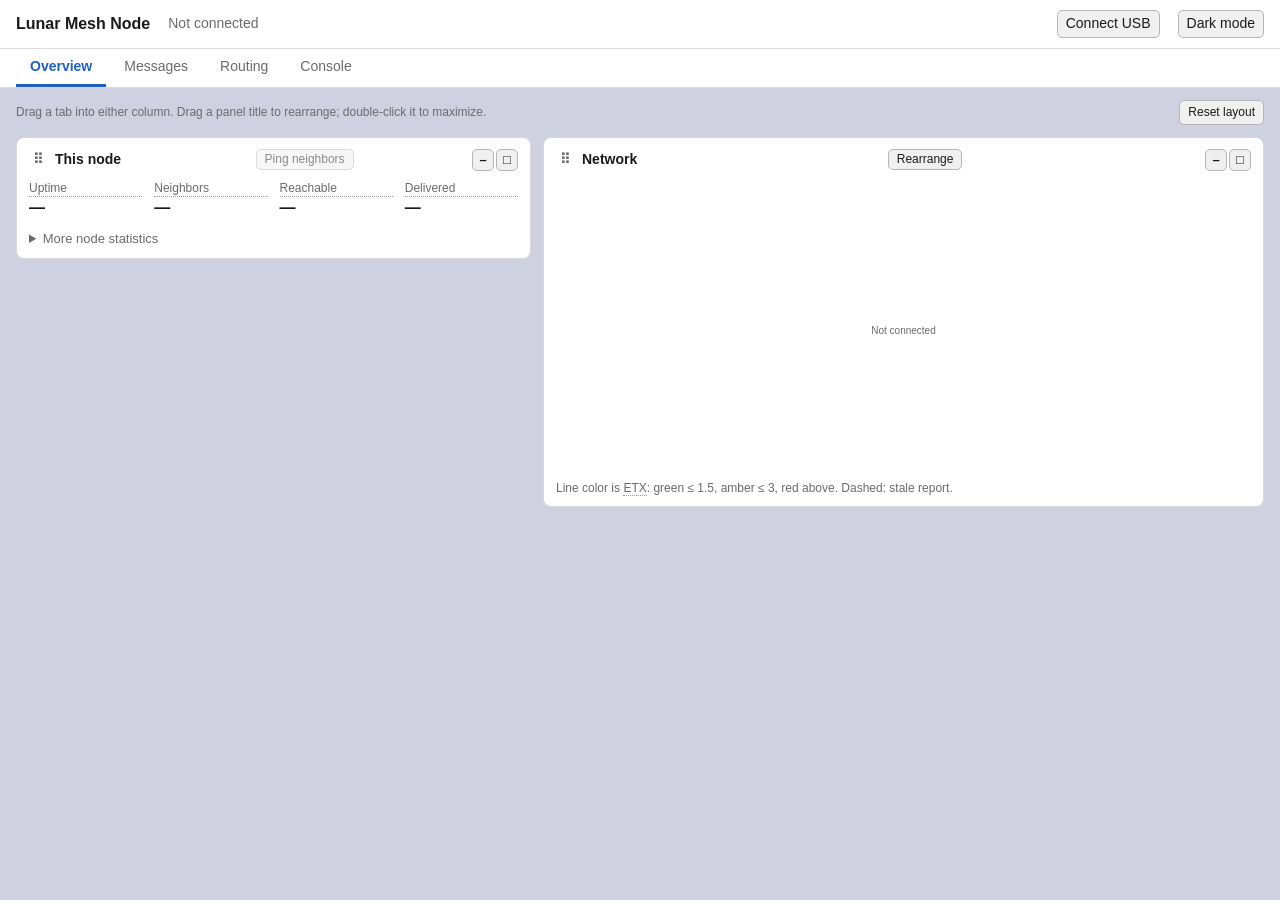
==== commit a642b2ad: "Graph arrangement based on RSSI strength" ====
--- a/interface/index.html
+++ b/interface/index.html
@@ -184,7 +184,7 @@
   </section>
 
   <section class="c7">
-    <h2>Network <span class="count" id="net-count"></span></h2>
+    <h2>Network <span class="count" id="net-count"></span><span class="tools"><button id="btn-map-layout" type="button" title="Recalculate node positions">Rearrange</button></span></h2>
     <svg id="map" role="img" aria-label="Network map"></svg>
     <div class="note muted" style="font-size:12px"><span id="map-hint"></span>Line color is <span class="term" data-term="ETX">ETX</span>: green ≤ 1.5, amber ≤ 3, red above. Dashed: stale report.</div>
   </section>
@@ -1000,6 +1000,7 @@
 /* Map: the node's own links plus the neighbor lists in every status it has heard.
    Resting the pointer on a node dims everything not directly linked to it. */
 let mapAdj = new Map(), mapHover = null;
+let mapPositions = new Map(), mapLayoutPending = true;
 function renderMap() {
   const svg = $("map");
   const self = st.ident && Number.isInteger(st.ident.id) ? st.ident.id : null;
@@ -1013,16 +1014,16 @@
   }
   const attached = sim ? st.sim.attached : self;
   const edges = new Map();
-  const addEdge = (a, b, etx, stale) => {
+  const addEdge = (a, b, etx, stale, rssi = null) => {
     if (a === b) return;
     const key = a < b ? `${a}-${b}` : `${b}-${a}`;
     const old = edges.get(key);
     const worse = !old || etx === "inf" || (old.etx !== "inf" && etx > old.etx);
-    if (!old) edges.set(key, { a, b, etx, stale });
-    else edges.set(key, { a, b, etx: worse ? etx : old.etx, stale: old.stale && stale });
+    if (!old) edges.set(key, { a, b, etx, stale, rssi });
+    else edges.set(key, { a, b, etx: worse ? etx : old.etx, stale: old.stale && stale, rssi: rssi ?? old.rssi });
     ids.add(a); ids.add(b);
   };
-  if (self !== null) for (const l of st.links) if (l.up) addEdge(self, l.id, l.etx, false);
+  if (self !== null) for (const l of st.links) if (l.up) addEdge(self, l.id, l.etx, false, l.rssi);
   for (const n of st.nodes) for (const [id, e] of n.neighbors) addEdge(n.node, id, e, n.stale);
 
   const list = [...ids].sort((a, b) => a - b);
@@ -1030,15 +1031,57 @@
   for (const e of edges.values()) { mapAdj.get(e.a).add(e.b); mapAdj.get(e.b).add(e.a); }
   $("net-count").textContent = list.length ? `${list.length} node${list.length === 1 ? "" : "s"}` : "";
   const w = svg.clientWidth || 600, h = svg.clientHeight || 300, cx = w / 2, cy = h / 2, r = Math.min(w, h) / 2 - 34;
-  const pos = new Map(list.map((id, i) => {
-    const a = -Math.PI / 2 + 2 * Math.PI * i / list.length;
-    return [id, list.length === 1 ? [cx, cy] : [cx + r * Math.cos(a), cy + r * Math.sin(a)]];
-  }));
+  if (mapLayoutPending && list.length) {
+    const layout = new Map(list.map((id, i) => {
+      const a = -Math.PI / 2 + 2 * Math.PI * i / list.length;
+      return [id, list.length === 1 ? [cx, cy] : [cx + r * Math.cos(a), cy + r * Math.sin(a)]];
+    }));
+    // Relax the initial circle into a force layout; stronger RSSI links settle closer together.
+    for (let step = 0; step < 100 && list.length > 1; step++) {
+      const forces = new Map(list.map(id => [id, [0, 0]]));
+      for (let i = 0; i < list.length; i++) for (let j = i + 1; j < list.length; j++) {
+        const a = layout.get(list[i]), b = layout.get(list[j]);
+        const dx = b[0] - a[0], dy = b[1] - a[1], d = Math.max(1, Math.hypot(dx, dy));
+        const push = Math.max(0, 62 - d) * 0.04;
+        forces.get(list[i])[0] -= dx / d * push; forces.get(list[i])[1] -= dy / d * push;
+        forces.get(list[j])[0] += dx / d * push; forces.get(list[j])[1] += dy / d * push;
+      }
+      for (const e of edges.values()) {
+        const a = layout.get(e.a), b = layout.get(e.b);
+        const dx = b[0] - a[0], dy = b[1] - a[1], d = Math.max(1, Math.hypot(dx, dy));
+        const target = e.rssi !== null && Number.isFinite(Number(e.rssi))
+          ? Math.max(65, Math.min(150, 65 + (-50 - Number(e.rssi)) * 1.4))
+          : e.etx === "inf" ? 145 : 85 + Math.min(60, Math.max(0, (Number(e.etx) - 1) * 20));
+        const pull = (d - target) * 0.015;
+        forces.get(e.a)[0] += dx / d * pull; forces.get(e.a)[1] += dy / d * pull;
+        forces.get(e.b)[0] -= dx / d * pull; forces.get(e.b)[1] -= dy / d * pull;
+      }
+      for (const id of list) {
+        const p = layout.get(id), f = forces.get(id);
+        p[0] = Math.max(22, Math.min(w - 22, p[0] + f[0] + (cx - p[0]) * 0.001));
+        p[1] = Math.max(22, Math.min(h - 22, p[1] + f[1] + (cy - p[1]) * 0.001));
+      }
+    }
+    mapPositions = new Map([...layout].map(([id, [x, y]]) => [id, [x / w, y / h]]));
+    mapLayoutPending = false;
+  }
+  // New nodes get the clearest available spot while existing nodes stay put.
+  for (const id of list) if (!mapPositions.has(id)) {
+    let best = [0.5, 0.5], bestDistance = -1;
+    for (const radius of [0.32, 0.39, 0.45]) for (let i = 0; i < 48; i++) {
+      const angle = 2 * Math.PI * i / 48 + (id % 11) * 0.07;
+      const candidate = [0.5 + Math.cos(angle) * radius * Math.min(w, h) / w, 0.5 + Math.sin(angle) * radius * Math.min(w, h) / h];
+      const nearest = Math.min(...[...mapPositions.values()].map(([x, y]) => Math.hypot((candidate[0] - x) * w, (candidate[1] - y) * h)), Infinity);
+      if (nearest > bestDistance) { best = candidate; bestDistance = nearest; }
+    }
+    mapPositions.set(id, best);
+  }
+  const pos = new Map(list.map(id => { const [x, y] = mapPositions.get(id); return [id, [x * w, y * h]]; }));
   const color = c => `var(--${c})`;
   let out = "";
   for (const e of edges.values()) {
     const [x1, y1] = pos.get(e.a), [x2, y2] = pos.get(e.b);
-    out += `<line class="edge" data-a="${e.a}" data-b="${e.b}" x1="${x1}" y1="${y1}" x2="${x2}" y2="${y2}" stroke="${e.stale ? color("stale") : color(etxClass(e.etx))}" stroke-width="2" ${e.stale ? 'stroke-dasharray="4 4"' : ""}/>`;
+    out += `<line class="edge" data-a="${e.a}" data-b="${e.b}" x1="${x1}" y1="${y1}" x2="${x2}" y2="${y2}" stroke="${e.stale ? color("stale") : color(etxClass(e.etx))}" stroke-width="2" ${e.stale ? 'stroke-dasharray="4 4"' : ""}><title>${e.rssi !== null ? `RSSI ${e.rssi} dBm` : `RSSI unavailable; ETX ${etxText(e.etx)}`}</title></line>`;
   }
   for (const id of list) {
     const [x, y] = pos.get(id);
@@ -1073,6 +1116,7 @@
   for (const el of svg.querySelectorAll(".edge")) el.classList.toggle("near", !!near && (Number(el.dataset.a) === mapHover || Number(el.dataset.b) === mapHover));
 }
 window.addEventListener("resize", renderMap);
+$("btn-map-layout").addEventListener("click", () => { mapLayoutPending = true; renderMap(); });
 $("map").addEventListener("pointerover", ev => { const node = ev.target.closest("[data-n]"); setMapHover(node ? Number(node.dataset.n) : null); });
 $("map").addEventListener("pointerleave", () => setMapHover(null));
 $("map").addEventListener("click", ev => {
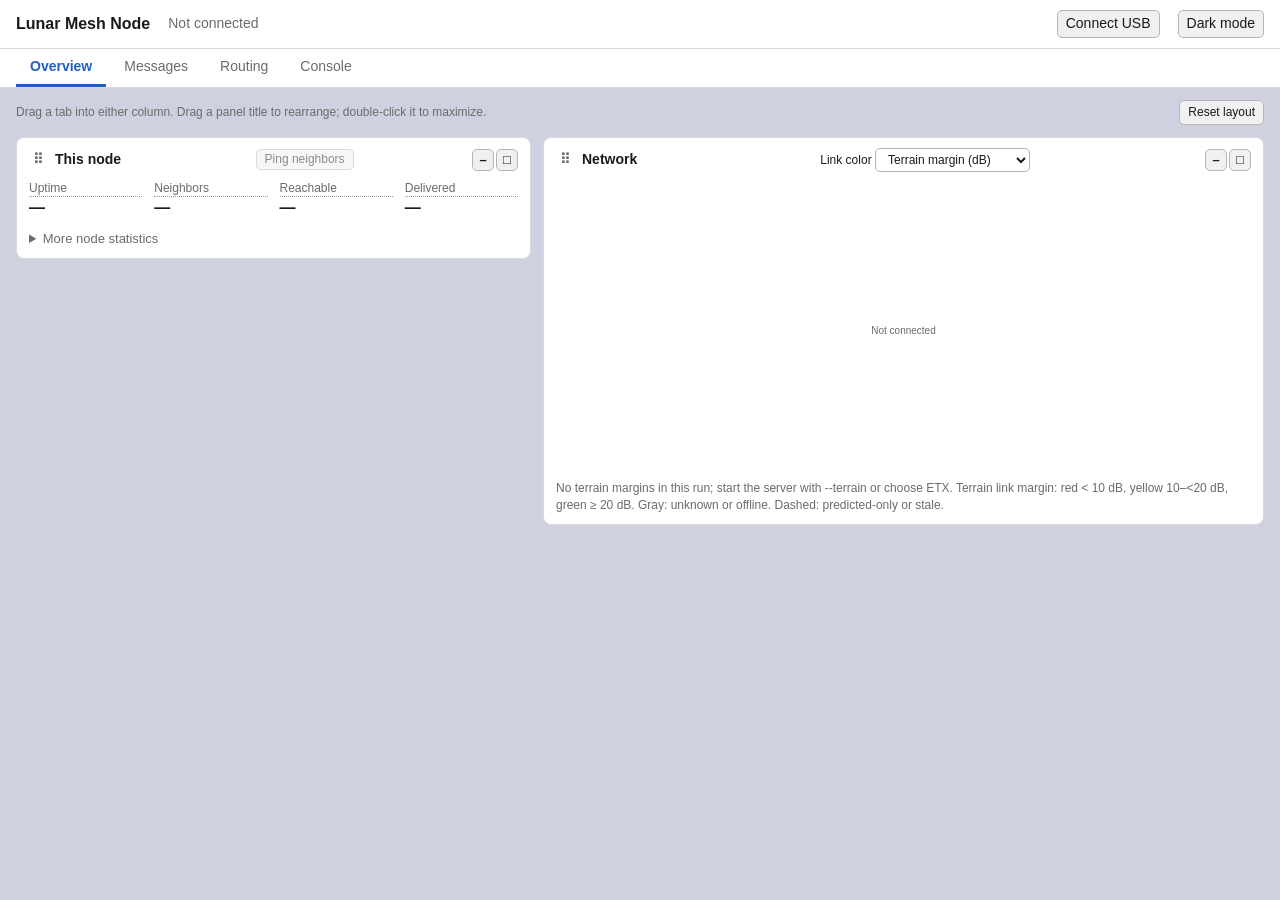
==== commit 12e23629: "Add a terrain-based quality visualization to topological graph" ====
--- a/interface/index.html
+++ b/interface/index.html
@@ -6,6 +6,7 @@
 <meta name="viewport" content="width=device-width, initial-scale=1">
 <title>Lunar Mesh Node</title>
 <link rel="stylesheet" href="dashboard.css">
+<script src="link-quality.js"></script>
 <link rel="icon" type="image/x-icon" href="/favicon.ico">
 <script>
 // Apply the saved theme (or the system's) before the page paints; storage may be unavailable.
@@ -184,9 +185,11 @@
   </section>
 
   <section class="c7">
-    <h2>Network <span class="count" id="net-count"></span><span class="tools"><button id="btn-map-layout" type="button" title="Recalculate node positions">Rearrange</button></span></h2>
+    <h2>Network <span class="count" id="net-count"></span>
+      <span class="tools"><label>Link color <select id="map-color" aria-label="Color network links by"><option value="margin">Terrain margin (dB)</option><option value="etx">Delivery quality (ETX)</option></select></label></span>
+    </h2>
     <svg id="map" role="img" aria-label="Network map"></svg>
-    <div class="note muted" style="font-size:12px"><span id="map-hint"></span>Line color is <span class="term" data-term="ETX">ETX</span>: green ≤ 1.5, amber ≤ 3, red above. Dashed: stale report.</div>
+    <div class="note muted" style="font-size:12px"><span id="map-hint"></span><span id="map-legend">Terrain link margin: red &lt; 10 dB, yellow 10–&lt;20 dB, green ≥ 20 dB. Gray: unknown or offline. Dashed: predicted-only or stale.</span></div>
   </section>
   </div>
 
@@ -282,7 +285,7 @@
 
       <div class="k">Restart network</div>
       <div class="v">
-        <label>Topology <select id="sim-rt"><option>random</option><option>line</option><option>ring</option><option>diamond</option></select></label>
+        <label>Topology <select id="sim-rt"><option>random</option><option>line</option><option>ring</option><option>diamond</option><option value="terrain" disabled>terrain</option></select></label>
         <label>Nodes <input id="sim-rn" type="number" min="2" max="16"></label>
         <label>Seed <input id="sim-rs" type="number" min="0"></label>
         <button id="sim-restart" data-tip="Start a fresh simulated network. All node state is lost.">Restart</button>
@@ -338,6 +341,7 @@
 /* Take in a simulator @topo reply and track whether the attached node is alive. */
 function noteSim(topo) {
   topo.alive.forEach(id => simIds.add(id));
+  (topo.nodes || []).forEach(id => simIds.add(id));
   topo.links.forEach(([a, b]) => { simIds.add(a); simIds.add(b); });
   const down = !topo.alive.includes(topo.attached);
   if (st.down && !down) {
@@ -1000,7 +1004,6 @@
 /* Map: the node's own links plus the neighbor lists in every status it has heard.
    Resting the pointer on a node dims everything not directly linked to it. */
 let mapAdj = new Map(), mapHover = null;
-let mapPositions = new Map(), mapLayoutPending = true;
 function renderMap() {
   const svg = $("map");
   const self = st.ident && Number.isInteger(st.ident.id) ? st.ident.id : null;
@@ -1014,74 +1017,45 @@
   }
   const attached = sim ? st.sim.attached : self;
   const edges = new Map();
-  const addEdge = (a, b, etx, stale, rssi = null) => {
+  const addEdge = (a, b, etx, stale) => {
     if (a === b) return;
     const key = a < b ? `${a}-${b}` : `${b}-${a}`;
     const old = edges.get(key);
     const worse = !old || etx === "inf" || (old.etx !== "inf" && etx > old.etx);
-    if (!old) edges.set(key, { a, b, etx, stale, rssi });
-    else edges.set(key, { a, b, etx: worse ? etx : old.etx, stale: old.stale && stale, rssi: rssi ?? old.rssi });
+    if (!old) edges.set(key, { a, b, etx, stale });
+    else edges.set(key, { a, b, etx: worse ? etx : old.etx, stale: old.stale && stale });
     ids.add(a); ids.add(b);
   };
-  if (self !== null) for (const l of st.links) if (l.up) addEdge(self, l.id, l.etx, false, l.rssi);
+  if (self !== null) for (const l of st.links) if (l.up) addEdge(self, l.id, l.etx, false);
   for (const n of st.nodes) for (const [id, e] of n.neighbors) addEdge(n.node, id, e, n.stale);
+  const marginColors = $("map-color").value === "margin";
+  const terrainMargins = LMeshLinkQuality.margins(sim ? st.sim.margins : null);
+  const disabledTerrainLinks = new Set((sim && Array.isArray(st.sim.margins) ? st.sim.margins : []).filter(row => row[4] === true).map(([a, b]) => LMeshLinkQuality.key(a, b)));
+  if (sim && st.sim.terrain && marginColors) {
+    for (const [a, b] of st.sim.margins || []) {
+      if (!st.sim.alive.includes(a) || !st.sim.alive.includes(b)) continue;
+      if (!edges.has(LMeshLinkQuality.key(a, b))) addEdge(a, b, null, true);
+    }
+  }
 
   const list = [...ids].sort((a, b) => a - b);
   mapAdj = new Map(list.map(id => [id, new Set()]));
   for (const e of edges.values()) { mapAdj.get(e.a).add(e.b); mapAdj.get(e.b).add(e.a); }
   $("net-count").textContent = list.length ? `${list.length} node${list.length === 1 ? "" : "s"}` : "";
   const w = svg.clientWidth || 600, h = svg.clientHeight || 300, cx = w / 2, cy = h / 2, r = Math.min(w, h) / 2 - 34;
-  if (mapLayoutPending && list.length) {
-    const layout = new Map(list.map((id, i) => {
-      const a = -Math.PI / 2 + 2 * Math.PI * i / list.length;
-      return [id, list.length === 1 ? [cx, cy] : [cx + r * Math.cos(a), cy + r * Math.sin(a)]];
-    }));
-    // Relax the initial circle into a force layout; stronger RSSI links settle closer together.
-    for (let step = 0; step < 100 && list.length > 1; step++) {
-      const forces = new Map(list.map(id => [id, [0, 0]]));
-      for (let i = 0; i < list.length; i++) for (let j = i + 1; j < list.length; j++) {
-        const a = layout.get(list[i]), b = layout.get(list[j]);
-        const dx = b[0] - a[0], dy = b[1] - a[1], d = Math.max(1, Math.hypot(dx, dy));
-        const push = Math.max(0, 62 - d) * 0.04;
-        forces.get(list[i])[0] -= dx / d * push; forces.get(list[i])[1] -= dy / d * push;
-        forces.get(list[j])[0] += dx / d * push; forces.get(list[j])[1] += dy / d * push;
-      }
-      for (const e of edges.values()) {
-        const a = layout.get(e.a), b = layout.get(e.b);
-        const dx = b[0] - a[0], dy = b[1] - a[1], d = Math.max(1, Math.hypot(dx, dy));
-        const target = e.rssi !== null && Number.isFinite(Number(e.rssi))
-          ? Math.max(65, Math.min(150, 65 + (-50 - Number(e.rssi)) * 1.4))
-          : e.etx === "inf" ? 145 : 85 + Math.min(60, Math.max(0, (Number(e.etx) - 1) * 20));
-        const pull = (d - target) * 0.015;
-        forces.get(e.a)[0] += dx / d * pull; forces.get(e.a)[1] += dy / d * pull;
-        forces.get(e.b)[0] -= dx / d * pull; forces.get(e.b)[1] -= dy / d * pull;
-      }
-      for (const id of list) {
-        const p = layout.get(id), f = forces.get(id);
-        p[0] = Math.max(22, Math.min(w - 22, p[0] + f[0] + (cx - p[0]) * 0.001));
-        p[1] = Math.max(22, Math.min(h - 22, p[1] + f[1] + (cy - p[1]) * 0.001));
-      }
-    }
-    mapPositions = new Map([...layout].map(([id, [x, y]]) => [id, [x / w, y / h]]));
-    mapLayoutPending = false;
-  }
-  // New nodes get the clearest available spot while existing nodes stay put.
-  for (const id of list) if (!mapPositions.has(id)) {
-    let best = [0.5, 0.5], bestDistance = -1;
-    for (const radius of [0.32, 0.39, 0.45]) for (let i = 0; i < 48; i++) {
-      const angle = 2 * Math.PI * i / 48 + (id % 11) * 0.07;
-      const candidate = [0.5 + Math.cos(angle) * radius * Math.min(w, h) / w, 0.5 + Math.sin(angle) * radius * Math.min(w, h) / h];
-      const nearest = Math.min(...[...mapPositions.values()].map(([x, y]) => Math.hypot((candidate[0] - x) * w, (candidate[1] - y) * h)), Infinity);
-      if (nearest > bestDistance) { best = candidate; bestDistance = nearest; }
-    }
-    mapPositions.set(id, best);
-  }
-  const pos = new Map(list.map(id => { const [x, y] = mapPositions.get(id); return [id, [x * w, y * h]]; }));
+  const pos = new Map(list.map((id, i) => {
+    const a = -Math.PI / 2 + 2 * Math.PI * i / list.length;
+    return [id, list.length === 1 ? [cx, cy] : [cx + r * Math.cos(a), cy + r * Math.sin(a)]];
+  }));
   const color = c => `var(--${c})`;
   let out = "";
   for (const e of edges.values()) {
     const [x1, y1] = pos.get(e.a), [x2, y2] = pos.get(e.b);
-    out += `<line class="edge" data-a="${e.a}" data-b="${e.b}" x1="${x1}" y1="${y1}" x2="${x2}" y2="${y2}" stroke="${e.stale ? color("stale") : color(etxClass(e.etx))}" stroke-width="2" ${e.stale ? 'stroke-dasharray="4 4"' : ""}><title>${e.rssi !== null ? `RSSI ${e.rssi} dBm` : `RSSI unavailable; ETX ${etxText(e.etx)}`}</title></line>`;
+    const margin = terrainMargins.get(LMeshLinkQuality.key(e.a, e.b));
+    const unavailable = simDead(e.a) || simDead(e.b) || disabledTerrainLinks.has(LMeshLinkQuality.key(e.a, e.b));
+    const quality = marginColors ? unavailable ? "stale" : LMeshLinkQuality.marginClass(margin) : e.stale ? "stale" : etxClass(e.etx);
+    const description = marginColors ? `Nodes ${e.a}–${e.b}: ${Number.isFinite(margin) ? `${Number(margin.toFixed(3))} dB terrain margin (weaker direction)` : "terrain margin unknown"}${unavailable ? "; link unavailable" : ""}${e.stale ? "; predicted-only or stale report" : ""}` : `Nodes ${e.a}–${e.b}: ETX ${e.etx === null ? "unknown" : etxText(e.etx)}${e.stale ? "; stale report" : ""}`;
+    out += `<line class="edge" data-a="${e.a}" data-b="${e.b}" x1="${x1}" y1="${y1}" x2="${x2}" y2="${y2}" stroke="${color(quality)}" stroke-width="2" ${e.stale || unavailable ? 'stroke-dasharray="4 4"' : ""} tabindex="0" role="img" aria-label="${esc(description)}"><title>${esc(description)}</title></line>`;
   }
   for (const id of list) {
     const [x, y] = pos.get(id);
@@ -1105,8 +1079,14 @@
   svg.setAttribute("viewBox", `0 0 ${w} ${h}`);
   svg.innerHTML = out;
   setMapHover(mapHover);
-  $("map-hint").textContent = sim ? "Click a node to plug in. " : "";
-}
+  $("map-hint").textContent = (sim ? "Click a node to plug in. " : "") + (marginColors && !terrainMargins.size ? "No terrain margins in this run; start the server with --terrain or choose ETX. " : "");
+  $("map-legend").textContent = marginColors ? "Terrain link margin: red < 10 dB, yellow 10–<20 dB, green ≥ 20 dB. Gray: unknown or offline. Dashed: predicted-only or stale." : "Delivery quality (ETX): green ≤ 1.5, yellow ≤ 3, red above. Dashed: stale report.";
+}
+$("map-color").onchange = () => {
+  try { localStorage.setItem("lunar-mesh-map-color", $("map-color").value); } catch {}
+  renderMap();
+};
+try { const metric = localStorage.getItem("lunar-mesh-map-color"); if (["margin", "etx"].includes(metric)) $("map-color").value = metric; } catch {}
 function setMapHover(id) {
   const svg = $("map");
   mapHover = id != null && mapAdj.has(id) ? id : null;
@@ -1116,7 +1096,6 @@
   for (const el of svg.querySelectorAll(".edge")) el.classList.toggle("near", !!near && (Number(el.dataset.a) === mapHover || Number(el.dataset.b) === mapHover));
 }
 window.addEventListener("resize", renderMap);
-$("btn-map-layout").addEventListener("click", () => { mapLayoutPending = true; renderMap(); });
 $("map").addEventListener("pointerover", ev => { const node = ev.target.closest("[data-n]"); setMapHover(node ? Number(node.dataset.n) : null); });
 $("map").addEventListener("pointerleave", () => setMapHover(null));
 $("map").addEventListener("click", ev => {
@@ -1175,6 +1154,9 @@
     refresh();
   }
   renderSimCtl();
+  $("sim-rt").querySelector('[value="terrain"]').disabled = !s.args.terrain_available;
+  $("sim-rn").disabled = s.args.topo === "terrain";
+  if (s.args.topo === "terrain") $("sim-rn").value = s.args.nodes;
 }
 
 const nearestSpeed = x => SPEEDS.reduce((bi, v, i) => Math.abs(Math.log(v / x)) < Math.abs(Math.log(SPEEDS[bi] / x)) ? i : bi, 0);
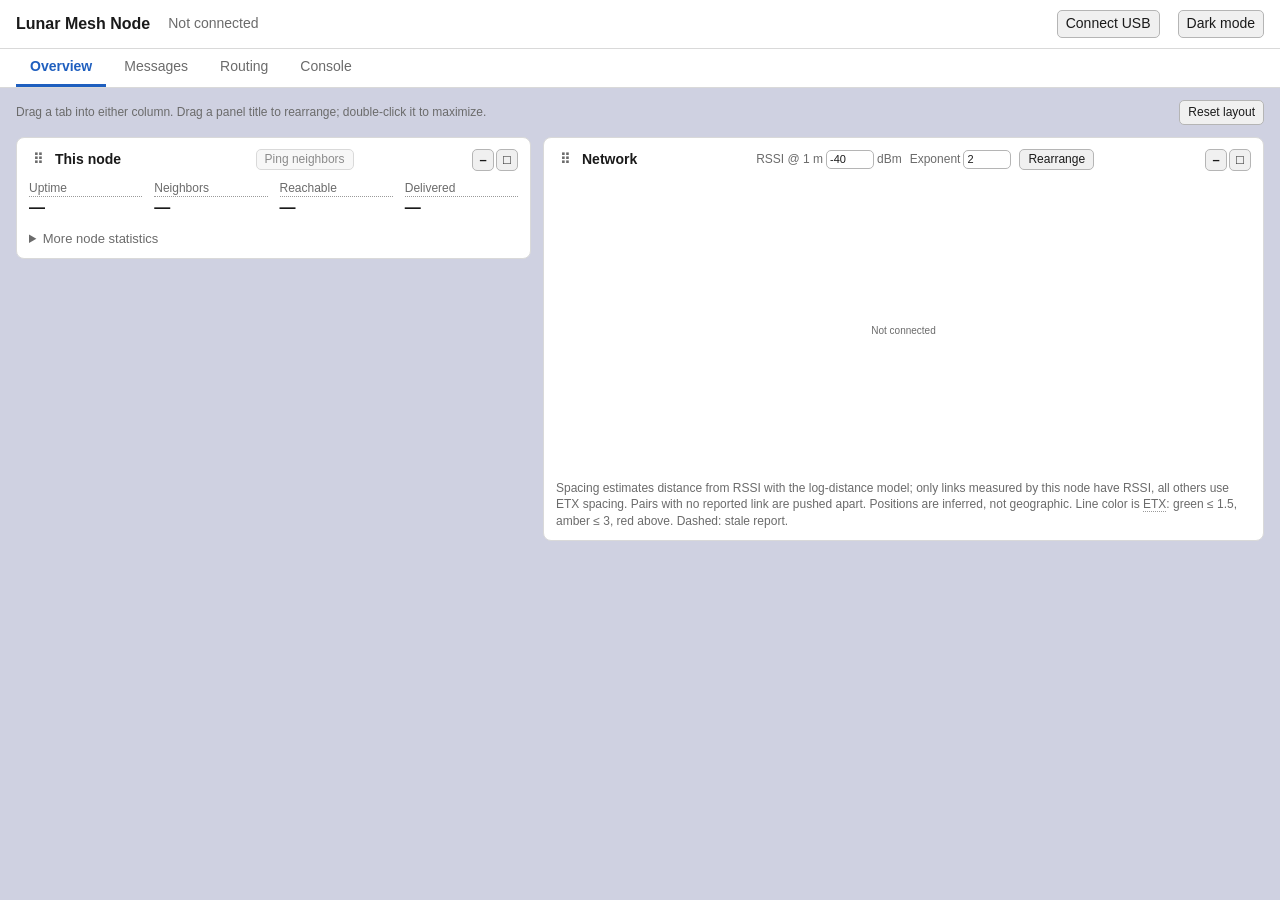
==== commit 4a69cf76: "Tune network graph layout from RSSI" ====
--- a/interface/index.html
+++ b/interface/index.html
@@ -6,7 +6,6 @@
 <meta name="viewport" content="width=device-width, initial-scale=1">
 <title>Lunar Mesh Node</title>
 <link rel="stylesheet" href="dashboard.css">
-<script src="link-quality.js"></script>
 <link rel="icon" type="image/x-icon" href="/favicon.ico">
 <script>
 // Apply the saved theme (or the system's) before the page paints; storage may be unavailable.
@@ -89,10 +88,14 @@
 #map { width: 100%; height: 300px; display: block; }
 #map text { fill: var(--text); font-size: 12px; text-anchor: middle; dominant-baseline: central; }
 #map .lbl { fill: var(--muted); font-size: 10px; }
+#map-tools label { display: inline-flex; align-items: center; gap: 3px; white-space: nowrap; color: var(--muted); }
+#map-tools input { width: 48px; padding: 1px 3px; font-size: 11px; }
 #map .hit { cursor: pointer; }
 #map .hit:hover circle { stroke-width: 4; fill: var(--node-hover); }
-#map .edge { opacity: .85; transition: opacity .15s, stroke-width .15s; }
+#map .edge { opacity: .85; transition: opacity .15s, stroke-width .15s, x1 .45s ease, y1 .45s ease, x2 .45s ease, y2 .45s ease; }
 #map .node { transition: opacity .15s; }
+#map .node .body { transition: cx .45s ease, cy .45s ease; }
+#map .node text { transition: x .45s ease, y .45s ease; }
 #map.focus .edge { opacity: .18; }
 #map.focus .edge.near { opacity: 1; stroke-width: 3; }
 #map.focus .node { opacity: .4; }
@@ -185,11 +188,13 @@
   </section>
 
   <section class="c7">
-    <h2>Network <span class="count" id="net-count"></span>
-      <span class="tools"><label>Link color <select id="map-color" aria-label="Color network links by"><option value="margin">Terrain margin (dB)</option><option value="etx">Delivery quality (ETX)</option></select></label></span>
-    </h2>
+    <h2>Network <span class="count" id="net-count"></span><span class="tools" id="map-tools">
+      <label title="Expected received signal strength at one meter">RSSI @ 1 m <input id="map-rssi-ref" type="number" min="-120" max="0" step="1" value="-40" aria-label="RSSI at one meter in dBm"> dBm</label>
+      <label title="Path-loss exponent for the log-distance model">Exponent <input id="map-path-loss-exp" type="number" min="1" max="6" step="0.1" value="2" aria-label="Path-loss exponent"></label>
+      <button id="btn-map-layout" type="button" title="Recalculate node positions">Rearrange</button>
+    </span></h2>
     <svg id="map" role="img" aria-label="Network map"></svg>
-    <div class="note muted" style="font-size:12px"><span id="map-hint"></span><span id="map-legend">Terrain link margin: red &lt; 10 dB, yellow 10–&lt;20 dB, green ≥ 20 dB. Gray: unknown or offline. Dashed: predicted-only or stale.</span></div>
+    <div class="note muted" style="font-size:12px"><span id="map-hint"></span>Spacing estimates distance from RSSI with the log-distance model; only links measured by this node have RSSI, all others use ETX spacing. Pairs with no reported link are pushed apart. Positions are inferred, not geographic. Line color is <span class="term" data-term="ETX">ETX</span>: green ≤ 1.5, amber ≤ 3, red above. Dashed: stale report.</div>
   </section>
   </div>
 
@@ -285,7 +290,7 @@
 
       <div class="k">Restart network</div>
       <div class="v">
-        <label>Topology <select id="sim-rt"><option>random</option><option>line</option><option>ring</option><option>diamond</option><option value="terrain" disabled>terrain</option></select></label>
+        <label>Topology <select id="sim-rt"><option>random</option><option>line</option><option>ring</option><option>diamond</option></select></label>
         <label>Nodes <input id="sim-rn" type="number" min="2" max="16"></label>
         <label>Seed <input id="sim-rs" type="number" min="0"></label>
         <button id="sim-restart" data-tip="Start a fresh simulated network. All node state is lost.">Restart</button>
@@ -341,7 +346,6 @@
 /* Take in a simulator @topo reply and track whether the attached node is alive. */
 function noteSim(topo) {
   topo.alive.forEach(id => simIds.add(id));
-  (topo.nodes || []).forEach(id => simIds.add(id));
   topo.links.forEach(([a, b]) => { simIds.add(a); simIds.add(b); });
   const down = !topo.alive.includes(topo.attached);
   if (st.down && !down) {
@@ -1004,6 +1008,41 @@
 /* Map: the node's own links plus the neighbor lists in every status it has heard.
    Resting the pointer on a node dims everything not directly linked to it. */
 let mapAdj = new Map(), mapHover = null;
+const MAP_MODEL_KEY = "lunar-mesh-map-model-v1";
+const MAP_RSSI_MIN = -120, MAP_RSSI_MAX = 0, MAP_EXP_MIN = 1, MAP_EXP_MAX = 6;
+const mapPositions = new Map(), mapVelocities = new Map();
+let mapLayoutPending = true;
+try {
+  const saved = JSON.parse(localStorage.getItem(MAP_MODEL_KEY));
+  if (Number.isFinite(saved?.rssiAtOneMeter) && saved.rssiAtOneMeter >= MAP_RSSI_MIN && saved.rssiAtOneMeter <= MAP_RSSI_MAX) {
+    $("map-rssi-ref").value = saved.rssiAtOneMeter;
+  }
+  if (Number.isFinite(saved?.pathLossExponent) && saved.pathLossExponent >= MAP_EXP_MIN && saved.pathLossExponent <= MAP_EXP_MAX) {
+    $("map-path-loss-exp").value = saved.pathLossExponent;
+  }
+} catch {}
+function mapModel() {
+  const rssiAtOneMeter = Number($("map-rssi-ref").value);
+  const pathLossExponent = Number($("map-path-loss-exp").value);
+  return {
+    rssiAtOneMeter: Number.isFinite(rssiAtOneMeter) && rssiAtOneMeter >= MAP_RSSI_MIN && rssiAtOneMeter <= MAP_RSSI_MAX ? rssiAtOneMeter : -40,
+    pathLossExponent: Number.isFinite(pathLossExponent) && pathLossExponent >= MAP_EXP_MIN && pathLossExponent <= MAP_EXP_MAX ? pathLossExponent : 2,
+  };
+}
+function estimatedDistanceMeters(rssi, model) {
+  const signal = Number(rssi);
+  if (rssi === null || rssi === undefined || !Number.isFinite(signal) || signal < -200 || signal > 0) return null;
+  const distance = 10 ** ((model.rssiAtOneMeter - signal) / (10 * model.pathLossExponent));
+  return Number.isFinite(distance) ? Math.min(1000, Math.max(0.1, distance)) : 1000;
+}
+for (const input of [$("map-rssi-ref"), $("map-path-loss-exp")]) {
+  input.addEventListener("change", () => {
+    if (!input.reportValidity()) return;
+    const model = mapModel();
+    try { localStorage.setItem(MAP_MODEL_KEY, JSON.stringify(model)); } catch {}
+    renderMap();
+  });
+}
 function renderMap() {
   const svg = $("map");
   const self = st.ident && Number.isInteger(st.ident.id) ? st.ident.id : null;
@@ -1017,45 +1056,104 @@
   }
   const attached = sim ? st.sim.attached : self;
   const edges = new Map();
-  const addEdge = (a, b, etx, stale) => {
+  const addEdge = (a, b, etx, stale, rssi = null) => {
     if (a === b) return;
     const key = a < b ? `${a}-${b}` : `${b}-${a}`;
     const old = edges.get(key);
     const worse = !old || etx === "inf" || (old.etx !== "inf" && etx > old.etx);
-    if (!old) edges.set(key, { a, b, etx, stale });
-    else edges.set(key, { a, b, etx: worse ? etx : old.etx, stale: old.stale && stale });
+    if (!old) edges.set(key, { a, b, etx, stale, rssi });
+    else edges.set(key, { a, b, etx: worse ? etx : old.etx, stale: old.stale && stale, rssi: rssi ?? old.rssi });
     ids.add(a); ids.add(b);
   };
-  if (self !== null) for (const l of st.links) if (l.up) addEdge(self, l.id, l.etx, false);
+  if (self !== null) for (const l of st.links) if (l.up) addEdge(self, l.id, l.etx, false, l.rssi);
   for (const n of st.nodes) for (const [id, e] of n.neighbors) addEdge(n.node, id, e, n.stale);
-  const marginColors = $("map-color").value === "margin";
-  const terrainMargins = LMeshLinkQuality.margins(sim ? st.sim.margins : null);
-  const disabledTerrainLinks = new Set((sim && Array.isArray(st.sim.margins) ? st.sim.margins : []).filter(row => row[4] === true).map(([a, b]) => LMeshLinkQuality.key(a, b)));
-  if (sim && st.sim.terrain && marginColors) {
-    for (const [a, b] of st.sim.margins || []) {
-      if (!st.sim.alive.includes(a) || !st.sim.alive.includes(b)) continue;
-      if (!edges.has(LMeshLinkQuality.key(a, b))) addEdge(a, b, null, true);
-    }
-  }
 
   const list = [...ids].sort((a, b) => a - b);
   mapAdj = new Map(list.map(id => [id, new Set()]));
   for (const e of edges.values()) { mapAdj.get(e.a).add(e.b); mapAdj.get(e.b).add(e.a); }
   $("net-count").textContent = list.length ? `${list.length} node${list.length === 1 ? "" : "s"}` : "";
   const w = svg.clientWidth || 600, h = svg.clientHeight || 300, cx = w / 2, cy = h / 2, r = Math.min(w, h) / 2 - 34;
-  const pos = new Map(list.map((id, i) => {
-    const a = -Math.PI / 2 + 2 * Math.PI * i / list.length;
-    return [id, list.length === 1 ? [cx, cy] : [cx + r * Math.cos(a), cy + r * Math.sin(a)]];
+  if (mapLayoutPending && list.length) {
+    mapPositions.clear();
+    mapVelocities.clear();
+    list.forEach((id, i) => {
+      const a = -Math.PI / 2 + 2 * Math.PI * i / list.length;
+      const x = list.length === 1 ? cx : cx + r * Math.cos(a);
+      const y = list.length === 1 ? cy : cy + r * Math.sin(a);
+      mapPositions.set(id, [x / w, y / h]);
+      mapVelocities.set(id, [0, 0]);
+    });
+    mapLayoutPending = false;
+  }
+  // Place new nodes around the current graph so later reports can pull them into place.
+  for (const id of list) if (!mapPositions.has(id)) {
+    let best = [0.5, 0.5], bestDistance = -1;
+    const existing = [...mapPositions.values()];
+    for (let i = 0; i < 72; i++) {
+      const angle = 2 * Math.PI * i / 72 + (id % 11) * 0.07;
+      const radius = 0.28 + (i % 3) * 0.06;
+      const candidate = [0.5 + Math.cos(angle) * radius * Math.min(w, h) / w, 0.5 + Math.sin(angle) * radius * Math.min(w, h) / h];
+      const nearest = Math.min(...existing.map(([x, y]) => Math.hypot((candidate[0] - x) * w, (candidate[1] - y) * h)), Infinity);
+      if (nearest > bestDistance) { best = candidate; bestDistance = nearest; }
+    }
+    mapPositions.set(id, best);
+    mapVelocities.set(id, [0, 0]);
+  }
+  const model = mapModel();
+  const pos = new Map(list.map(id => {
+    const [x, y] = mapPositions.get(id);
+    return [id, [x * w, y * h]];
   }));
+  const spacing = new Map([...edges.values()].map(e => {
+    const meters = estimatedDistanceMeters(e.rssi, model);
+    // Keep model-derived distances legible in the compact map while preserving their order.
+    const target = meters === null
+      ? e.etx === "inf" ? 145 : 85 + Math.min(60, Math.max(0, (Number(e.etx) - 1) * 20))
+      : Math.max(52, Math.min(190, 38 + 12 * meters));
+    return [e, { meters, target }];
+  }));
+  const linkedPairs = new Set(edges.keys());
+  const unlinkedSeparation = Math.min(190, Math.min(w, h) * 0.55);
+  // Damped spring-mass relaxation runs on every map refresh, so new RSSI samples move the graph.
+  for (let step = 0; step < 70 && list.length > 1; step++) {
+    const forces = new Map(list.map(id => [id, [0, 0]]));
+    for (let i = 0; i < list.length; i++) for (let j = i + 1; j < list.length; j++) {
+      const a = pos.get(list[i]), b = pos.get(list[j]);
+      const dx = b[0] - a[0], dy = b[1] - a[1], d = Math.max(1, Math.hypot(dx, dy));
+      const key = `${list[i]}-${list[j]}`;
+      const minimum = linkedPairs.has(key) ? 68 : unlinkedSeparation;
+      const push = Math.max(0, minimum - d) * (linkedPairs.has(key) ? 0.035 : 0.055);
+      forces.get(list[i])[0] -= dx / d * push; forces.get(list[i])[1] -= dy / d * push;
+      forces.get(list[j])[0] += dx / d * push; forces.get(list[j])[1] += dy / d * push;
+    }
+    for (const [e, link] of spacing) {
+      const a = pos.get(e.a), b = pos.get(e.b);
+      const dx = b[0] - a[0], dy = b[1] - a[1], d = Math.max(1, Math.hypot(dx, dy));
+      const pull = Math.max(-6, Math.min(6, (d - link.target) * 0.025));
+      forces.get(e.a)[0] += dx / d * pull; forces.get(e.a)[1] += dy / d * pull;
+      forces.get(e.b)[0] -= dx / d * pull; forces.get(e.b)[1] -= dy / d * pull;
+    }
+    for (const id of list) {
+      const p = pos.get(id), f = forces.get(id), v = mapVelocities.get(id);
+      v[0] = Math.max(-7, Math.min(7, (v[0] + f[0] + (cx - p[0]) * 0.0008) * 0.78));
+      v[1] = Math.max(-7, Math.min(7, (v[1] + f[1] + (cy - p[1]) * 0.0008) * 0.78));
+      p[0] = Math.max(22, Math.min(w - 22, p[0] + v[0]));
+      p[1] = Math.max(22, Math.min(h - 22, p[1] + v[1]));
+      if (p[0] === 22 || p[0] === w - 22) v[0] *= -0.25;
+      if (p[1] === 22 || p[1] === h - 22) v[1] *= -0.25;
+    }
+  }
+  for (const id of list) {
+    const [x, y] = pos.get(id);
+    mapPositions.set(id, [x / w, y / h]);
+  }
   const color = c => `var(--${c})`;
   let out = "";
   for (const e of edges.values()) {
     const [x1, y1] = pos.get(e.a), [x2, y2] = pos.get(e.b);
-    const margin = terrainMargins.get(LMeshLinkQuality.key(e.a, e.b));
-    const unavailable = simDead(e.a) || simDead(e.b) || disabledTerrainLinks.has(LMeshLinkQuality.key(e.a, e.b));
-    const quality = marginColors ? unavailable ? "stale" : LMeshLinkQuality.marginClass(margin) : e.stale ? "stale" : etxClass(e.etx);
-    const description = marginColors ? `Nodes ${e.a}–${e.b}: ${Number.isFinite(margin) ? `${Number(margin.toFixed(3))} dB terrain margin (weaker direction)` : "terrain margin unknown"}${unavailable ? "; link unavailable" : ""}${e.stale ? "; predicted-only or stale report" : ""}` : `Nodes ${e.a}–${e.b}: ETX ${e.etx === null ? "unknown" : etxText(e.etx)}${e.stale ? "; stale report" : ""}`;
-    out += `<line class="edge" data-a="${e.a}" data-b="${e.b}" x1="${x1}" y1="${y1}" x2="${x2}" y2="${y2}" stroke="${color(quality)}" stroke-width="2" ${e.stale || unavailable ? 'stroke-dasharray="4 4"' : ""} tabindex="0" role="img" aria-label="${esc(description)}"><title>${esc(description)}</title></line>`;
+    const link = spacing.get(e);
+    const estimate = link.meters === null ? `RSSI unavailable; ETX ${etxText(e.etx)}` : `RSSI ${e.rssi} dBm; estimated distance ${link.meters.toFixed(1)} m`;
+    out += `<line class="edge" data-a="${e.a}" data-b="${e.b}" x1="${x1}" y1="${y1}" x2="${x2}" y2="${y2}" stroke="${e.stale ? color("stale") : color(etxClass(e.etx))}" stroke-width="2" ${e.stale ? 'stroke-dasharray="4 4"' : ""}><title>${estimate}</title></line>`;
   }
   for (const id of list) {
     const [x, y] = pos.get(id);
@@ -1079,14 +1177,8 @@
   svg.setAttribute("viewBox", `0 0 ${w} ${h}`);
   svg.innerHTML = out;
   setMapHover(mapHover);
-  $("map-hint").textContent = (sim ? "Click a node to plug in. " : "") + (marginColors && !terrainMargins.size ? "No terrain margins in this run; start the server with --terrain or choose ETX. " : "");
-  $("map-legend").textContent = marginColors ? "Terrain link margin: red < 10 dB, yellow 10–<20 dB, green ≥ 20 dB. Gray: unknown or offline. Dashed: predicted-only or stale." : "Delivery quality (ETX): green ≤ 1.5, yellow ≤ 3, red above. Dashed: stale report.";
-}
-$("map-color").onchange = () => {
-  try { localStorage.setItem("lunar-mesh-map-color", $("map-color").value); } catch {}
-  renderMap();
-};
-try { const metric = localStorage.getItem("lunar-mesh-map-color"); if (["margin", "etx"].includes(metric)) $("map-color").value = metric; } catch {}
+  $("map-hint").textContent = sim ? "Click a node to plug in. " : "";
+}
 function setMapHover(id) {
   const svg = $("map");
   mapHover = id != null && mapAdj.has(id) ? id : null;
@@ -1096,6 +1188,7 @@
   for (const el of svg.querySelectorAll(".edge")) el.classList.toggle("near", !!near && (Number(el.dataset.a) === mapHover || Number(el.dataset.b) === mapHover));
 }
 window.addEventListener("resize", renderMap);
+$("btn-map-layout").addEventListener("click", () => { mapLayoutPending = true; renderMap(); });
 $("map").addEventListener("pointerover", ev => { const node = ev.target.closest("[data-n]"); setMapHover(node ? Number(node.dataset.n) : null); });
 $("map").addEventListener("pointerleave", () => setMapHover(null));
 $("map").addEventListener("click", ev => {
@@ -1154,9 +1247,6 @@
     refresh();
   }
   renderSimCtl();
-  $("sim-rt").querySelector('[value="terrain"]').disabled = !s.args.terrain_available;
-  $("sim-rn").disabled = s.args.topo === "terrain";
-  if (s.args.topo === "terrain") $("sim-rn").value = s.args.nodes;
 }
 
 const nearestSpeed = x => SPEEDS.reduce((bi, v, i) => Math.abs(Math.log(v / x)) < Math.abs(Math.log(SPEEDS[bi] / x)) ? i : bi, 0);
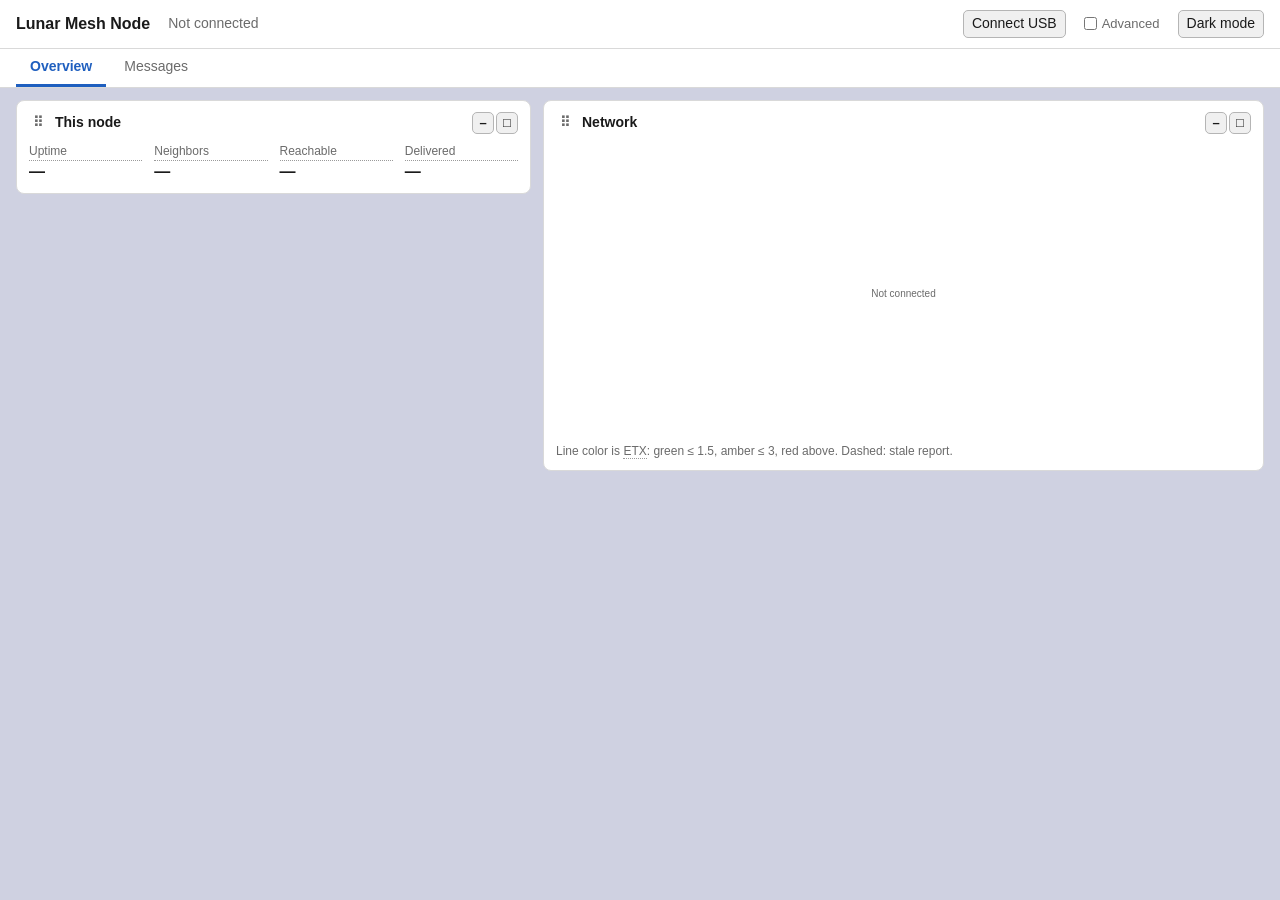
==== commit 53852f30: "Added Advanced view mode, Simplified UI a bit" ====
--- a/interface/index.html
+++ b/interface/index.html
@@ -12,6 +12,7 @@
 try {
   const t = localStorage.getItem("lunar-mesh-theme");
   if (t === "dark" || (!t && matchMedia("(prefers-color-scheme: dark)").matches)) document.documentElement.dataset.theme = "dark";
+  if (localStorage.getItem("lunar-mesh-advanced") === "1") document.documentElement.dataset.advanced = "";
 } catch {}
 </script>
 <style>
@@ -45,6 +46,12 @@
 #conn { color: var(--muted); }
 #conn.on { color: var(--good); font-weight: 600; }
 [hidden] { display: none !important; }
+/* Advanced mode: .adv marks what only matters when debugging; docked Routing and Console panels go with their tabs. */
+:root:not([data-advanced]) .adv,
+:root:not([data-advanced]) .dashboard-toolbar,
+:root:not([data-advanced]) .dashboard-card:has(> #panel-network, > #panel-console) { display: none !important; }
+.adv-toggle { display: flex; align-items: center; gap: 5px; color: var(--muted); font-size: 13px; cursor: pointer; user-select: none; }
+.adv-toggle input { margin: 0; cursor: pointer; }
 .tabs { display: flex; flex-wrap: wrap; gap: 4px; padding: 0 16px; background: var(--panel); border-bottom: 1px solid var(--line); }
 .tabs button { padding: 8px 14px; border: 0; border-bottom: 3px solid transparent; border-radius: 0; background: transparent; color: var(--muted); }
 .tabs button:hover:not(:disabled) { background: transparent; color: var(--text); }
@@ -88,19 +95,21 @@
 #map { width: 100%; height: 300px; display: block; }
 #map text { fill: var(--text); font-size: 12px; text-anchor: middle; dominant-baseline: central; }
 #map .lbl { fill: var(--muted); font-size: 10px; }
-#map-tools label { display: inline-flex; align-items: center; gap: 3px; white-space: nowrap; color: var(--muted); }
-#map-tools input { width: 48px; padding: 1px 3px; font-size: 11px; }
 #map .hit { cursor: pointer; }
 #map .hit:hover circle { stroke-width: 4; fill: var(--node-hover); }
-#map .edge { opacity: .85; transition: opacity .15s, stroke-width .15s, x1 .45s ease, y1 .45s ease, x2 .45s ease, y2 .45s ease; }
+#map .edge { opacity: .85; transition: opacity .15s, stroke-width .15s; }
 #map .node { transition: opacity .15s; }
-#map .node .body { transition: cx .45s ease, cy .45s ease; }
-#map .node text { transition: x .45s ease, y .45s ease; }
 #map.focus .edge { opacity: .18; }
 #map.focus .edge.near { opacity: 1; stroke-width: 3; }
 #map.focus .node { opacity: .4; }
 #map.focus .node.near { opacity: 1; }
 #map.focus .node.near .body { stroke-width: 3.5; }
+#map .node.sel .body { stroke-width: 4; }
+.map-wrap { position: relative; }
+#map-pop { position: absolute; z-index: 5; display: flex; align-items: center; gap: 6px; padding: 5px 6px 5px 10px; background: var(--panel); border: 1px solid var(--control-border); border-radius: 8px; box-shadow: 0 2px 10px rgba(0,0,0,.2); font-size: 12px; white-space: nowrap; }
+#map-pop button { padding: 1px 8px; font-size: 12px; }
+#map-pop .kill { color: var(--poor); border-color: var(--poor); }
+#map-pop .x { border: 0; background: transparent; color: var(--muted); padding: 0 4px; }
 form.send { display: grid; grid-template-columns: 90px 1fr auto; gap: 8px; margin-bottom: 10px; }
 form.send label { display: flex; flex-direction: column; font-size: 12px; color: var(--muted); gap: 2px; }
 form.send input, form.send select { width: 100%; }
@@ -159,14 +168,15 @@
   <button id="btn-usb">Connect USB</button>
   <button id="btn-sim" hidden>Simulator</button>
   <button id="btn-close" hidden>Disconnect</button>
+  <label class="adv-toggle" data-tip="Show diagnostics: routing tables, console, frame statistics, radio settings, and the extra simulator controls."><input type="checkbox" id="adv"> Advanced</label>
   <button id="btn-theme" type="button" aria-pressed="false">Dark mode</button>
 </header>
 
 <nav class="tabs" role="tablist" aria-label="Sections">
   <button id="tab-overview" role="tab" aria-controls="panel-overview" aria-selected="true">Overview</button>
   <button id="tab-messages" role="tab" aria-controls="panel-messages" aria-selected="false" tabindex="-1">Messages <span class="count" id="tab-rx-count"></span></button>
-  <button id="tab-network" role="tab" aria-controls="panel-network" aria-selected="false" tabindex="-1">Routing</button>
-  <button id="tab-console" role="tab" aria-controls="panel-console" aria-selected="false" tabindex="-1">Console</button>
+  <button id="tab-network" class="adv" role="tab" aria-controls="panel-network" aria-selected="false" tabindex="-1">Routing</button>
+  <button id="tab-console" class="adv" role="tab" aria-controls="panel-console" aria-selected="false" tabindex="-1">Console</button>
   <button id="tab-sim" role="tab" aria-controls="panel-sim" aria-selected="false" tabindex="-1" hidden>Simulator</button>
 </nav>
 
@@ -177,10 +187,10 @@
   <div id="panel-overview" class="tab-panel" role="tabpanel" aria-labelledby="tab-overview">
   <section class="c5">
     <h2>This node <span id="self-state"></span>
-      <span class="tools"><span class="muted" id="ping-note"></span>
+      <span class="tools adv"><span class="muted" id="ping-note"></span>
         <button id="btn-ping" data-term="Ping" disabled>Ping neighbors</button></span></h2>
     <div class="kv" id="self"></div>
-    <details>
+    <details class="adv">
       <summary>More node statistics</summary>
       <div class="kv" id="self-more" style="margin-top:8px"></div>
       <div class="scroll" style="margin-top:12px"><table id="frames"></table></div>
@@ -188,13 +198,12 @@
   </section>
 
   <section class="c7">
-    <h2>Network <span class="count" id="net-count"></span><span class="tools" id="map-tools">
-      <label title="Expected received signal strength at one meter">RSSI @ 1 m <input id="map-rssi-ref" type="number" min="-120" max="0" step="1" value="-40" aria-label="RSSI at one meter in dBm"> dBm</label>
-      <label title="Path-loss exponent for the log-distance model">Exponent <input id="map-path-loss-exp" type="number" min="1" max="6" step="0.1" value="2" aria-label="Path-loss exponent"></label>
-      <button id="btn-map-layout" type="button" title="Recalculate node positions">Rearrange</button>
-    </span></h2>
-    <svg id="map" role="img" aria-label="Network map"></svg>
-    <div class="note muted" style="font-size:12px"><span id="map-hint"></span>Spacing estimates distance from RSSI with the log-distance model; only links measured by this node have RSSI, all others use ETX spacing. Pairs with no reported link are pushed apart. Positions are inferred, not geographic. Line color is <span class="term" data-term="ETX">ETX</span>: green ≤ 1.5, amber ≤ 3, red above. Dashed: stale report.</div>
+    <h2>Network <span class="count" id="net-count"></span></h2>
+    <div class="map-wrap">
+      <svg id="map" role="img" aria-label="Network map"></svg>
+      <div id="map-pop" role="dialog" aria-label="Node actions" hidden></div>
+    </div>
+    <div class="note muted" style="font-size:12px"><span id="map-hint"></span>Line color is <span class="term" data-term="ETX">ETX</span>: green ≤ 1.5, amber ≤ 3, red above. Dashed: stale report.</div>
   </section>
   </div>
 
@@ -208,7 +217,7 @@
       <details class="send-options">
         <summary>Message options</summary>
         <div class="option-grid">
-          <label><span class="term" data-term="Type">Type</span><select id="f-type"><option value="text">Text</option><option value="cmd">Command</option><option value="tel">Telemetry (hex)</option></select></label>
+          <label class="adv"><span class="term" data-term="Type">Type</span><select id="f-type"><option value="text">Text</option><option value="cmd">Command</option><option value="tel">Telemetry (hex)</option></select></label>
           <label><span class="term" data-term="Priority">Priority</span><select id="f-prio"><option value="u">Urgent</option><option value="n" selected>Normal</option><option value="r">Routine</option></select></label>
           <label><span class="term" data-term="Lifetime">Lifetime (seconds)</span><input id="f-life" type="number" min="1" value="600" required></label>
         </div>
@@ -244,7 +253,7 @@
   <section id="simbar">
     <h2>Simulator <span class="note">plug into a node, or kill one</span></h2>
     <div class="nodes" id="sim-nodes"></div>
-    <div class="cut">Link
+    <div class="cut adv">Link
       <input id="cut-a" type="number" min="1" max="254" placeholder="a">
       <input id="cut-b" type="number" min="1" max="254" placeholder="b">
       <button id="btn-cut">Cut</button>
@@ -269,8 +278,8 @@
         <input id="sim-loss" type="range" min="0" max="90" step="1"><span class="val" id="sim-loss-v"></span>
       </div>
 
-      <div class="k"><span class="term" data-term="Random outages">Random outages</span></div>
-      <div class="v">
+      <div class="k adv"><span class="term" data-term="Random outages">Random outages</span></div>
+      <div class="v adv">
         <label>Nodes down <input id="sim-cn" type="range" min="0" max="50" step="1"></label><span class="val" id="sim-cn-v"></span>
         <label>Links down <input id="sim-cl" type="range" min="0" max="50" step="1"></label><span class="val" id="sim-cl-v"></span>
         <label>Mean outage <input id="sim-cm" type="number" min="1" max="86400" step="1"> s</label>
@@ -278,8 +287,8 @@
         <button id="sim-heal" data-tip="End every random outage now.">Heal all</button>
       </div>
 
-      <div class="k"><span class="term" data-term="Scheduled downtime">Scheduled downtime</span></div>
-      <div class="v">
+      <div class="k adv"><span class="term" data-term="Scheduled downtime">Scheduled downtime</span></div>
+      <div class="v adv">
         <label>Node <select id="sim-sn"></select></label>
         <label>Starts in <input id="sim-ss" type="number" min="0" value="10"> s</label>
         <label>Down for <input id="sim-sd" type="number" min="1" value="60"> s</label>
@@ -288,8 +297,8 @@
         <div id="sim-sched-list"></div>
       </div>
 
-      <div class="k">Restart network</div>
-      <div class="v">
+      <div class="k adv">Restart network</div>
+      <div class="v adv">
         <label>Topology <select id="sim-rt"><option>random</option><option>line</option><option>ring</option><option>diamond</option></select></label>
         <label>Nodes <input id="sim-rn" type="number" min="2" max="16"></label>
         <label>Seed <input id="sim-rs" type="number" min="0"></label>
@@ -385,10 +394,24 @@
 };
 updateThemeButton();
 
+/* Advanced mode: off by default; shows what only matters when debugging. Remembered across visits. */
+$("adv").checked = "advanced" in document.documentElement.dataset;
+$("adv").onchange = () => {
+  const on = $("adv").checked;
+  document.documentElement.toggleAttribute("data-advanced", on);
+  try { localStorage.setItem("lunar-mesh-advanced", on ? "1" : "0"); } catch {}
+  if (!on) {
+    if ($("f-type").value !== "text") { $("f-type").value = "text"; $("f-type").onchange(); }  // no hidden non-text sends
+    if (!tabShown(currentTab())) selectTab($("tab-overview"));
+  }
+  renderMap();  // panel widths may have changed
+};
+
 /* Tabs: only visibility changes, so the connection, polling, and console history carry on in the background. */
 const tabs = [...document.querySelectorAll('[role="tab"]')];
 let rxTotal = 0, rxSeen = 0;  // received-message count, and how many were on screen when Messages was last open
 const currentTab = () => tabs.find(t => t.getAttribute("aria-selected") === "true");
+const tabShown = t => !t.hidden && getComputedStyle(t).display !== "none";  // hidden, or by CSS outside advanced mode
 function renderRxBadge() {
   if (currentTab() === $("tab-messages") || rxSeen > rxTotal) rxSeen = rxTotal;
   const unread = rxTotal - rxSeen;
@@ -412,7 +435,7 @@
 for (const tab of tabs) {
   tab.onclick = () => selectTab(tab);
   tab.onkeydown = ev => {  // arrow keys move between tabs, per the WAI-ARIA tabs pattern
-    const shown = tabs.filter(t => !t.hidden);
+    const shown = tabs.filter(tabShown);
     const i = shown.indexOf(tab);
     const next = { ArrowRight: shown[(i + 1) % shown.length], ArrowLeft: shown[(i - 1 + shown.length) % shown.length],
       Home: shown[0], End: shown[shown.length - 1] }[ev.key];
@@ -840,7 +863,7 @@
     const r = st.radio;
     if (r.state === "ready") {
       const mhz = r.band_hz ? (r.band_hz / 1e6).toFixed(3) + " MHz" : "";
-      parts.push(`<span>Radio <b>${esc(r.driver)}</b> ${mhz} SF${r.sf} ${BW_KHZ[r.bw] || "BW" + r.bw} ${r.power_dbm} dBm</span>`);
+      parts.push(`<span class="adv">Radio <b>${esc(r.driver)}</b> ${mhz} SF${r.sf} ${BW_KHZ[r.bw] || "BW" + r.bw} ${r.power_dbm} dBm</span>`);
     } else {
       parts.push(`<span>Radio <b class="poor">${esc(r.state)}</b></span>`);
     }
@@ -1007,42 +1030,7 @@
 
 /* Map: the node's own links plus the neighbor lists in every status it has heard.
    Resting the pointer on a node dims everything not directly linked to it. */
-let mapAdj = new Map(), mapHover = null;
-const MAP_MODEL_KEY = "lunar-mesh-map-model-v1";
-const MAP_RSSI_MIN = -120, MAP_RSSI_MAX = 0, MAP_EXP_MIN = 1, MAP_EXP_MAX = 6;
-const mapPositions = new Map(), mapVelocities = new Map();
-let mapLayoutPending = true;
-try {
-  const saved = JSON.parse(localStorage.getItem(MAP_MODEL_KEY));
-  if (Number.isFinite(saved?.rssiAtOneMeter) && saved.rssiAtOneMeter >= MAP_RSSI_MIN && saved.rssiAtOneMeter <= MAP_RSSI_MAX) {
-    $("map-rssi-ref").value = saved.rssiAtOneMeter;
-  }
-  if (Number.isFinite(saved?.pathLossExponent) && saved.pathLossExponent >= MAP_EXP_MIN && saved.pathLossExponent <= MAP_EXP_MAX) {
-    $("map-path-loss-exp").value = saved.pathLossExponent;
-  }
-} catch {}
-function mapModel() {
-  const rssiAtOneMeter = Number($("map-rssi-ref").value);
-  const pathLossExponent = Number($("map-path-loss-exp").value);
-  return {
-    rssiAtOneMeter: Number.isFinite(rssiAtOneMeter) && rssiAtOneMeter >= MAP_RSSI_MIN && rssiAtOneMeter <= MAP_RSSI_MAX ? rssiAtOneMeter : -40,
-    pathLossExponent: Number.isFinite(pathLossExponent) && pathLossExponent >= MAP_EXP_MIN && pathLossExponent <= MAP_EXP_MAX ? pathLossExponent : 2,
-  };
-}
-function estimatedDistanceMeters(rssi, model) {
-  const signal = Number(rssi);
-  if (rssi === null || rssi === undefined || !Number.isFinite(signal) || signal < -200 || signal > 0) return null;
-  const distance = 10 ** ((model.rssiAtOneMeter - signal) / (10 * model.pathLossExponent));
-  return Number.isFinite(distance) ? Math.min(1000, Math.max(0.1, distance)) : 1000;
-}
-for (const input of [$("map-rssi-ref"), $("map-path-loss-exp")]) {
-  input.addEventListener("change", () => {
-    if (!input.reportValidity()) return;
-    const model = mapModel();
-    try { localStorage.setItem(MAP_MODEL_KEY, JSON.stringify(model)); } catch {}
-    renderMap();
-  });
-}
+let mapAdj = new Map(), mapHover = null, mapSel = null, mapPos = new Map();
 function renderMap() {
   const svg = $("map");
   const self = st.ident && Number.isInteger(st.ident.id) ? st.ident.id : null;
@@ -1056,16 +1044,16 @@
   }
   const attached = sim ? st.sim.attached : self;
   const edges = new Map();
-  const addEdge = (a, b, etx, stale, rssi = null) => {
+  const addEdge = (a, b, etx, stale) => {
     if (a === b) return;
     const key = a < b ? `${a}-${b}` : `${b}-${a}`;
     const old = edges.get(key);
     const worse = !old || etx === "inf" || (old.etx !== "inf" && etx > old.etx);
-    if (!old) edges.set(key, { a, b, etx, stale, rssi });
-    else edges.set(key, { a, b, etx: worse ? etx : old.etx, stale: old.stale && stale, rssi: rssi ?? old.rssi });
+    if (!old) edges.set(key, { a, b, etx, stale });
+    else edges.set(key, { a, b, etx: worse ? etx : old.etx, stale: old.stale && stale });
     ids.add(a); ids.add(b);
   };
-  if (self !== null) for (const l of st.links) if (l.up) addEdge(self, l.id, l.etx, false, l.rssi);
+  if (self !== null) for (const l of st.links) if (l.up) addEdge(self, l.id, l.etx, false);
   for (const n of st.nodes) for (const [id, e] of n.neighbors) addEdge(n.node, id, e, n.stale);
 
   const list = [...ids].sort((a, b) => a - b);
@@ -1073,87 +1061,15 @@
   for (const e of edges.values()) { mapAdj.get(e.a).add(e.b); mapAdj.get(e.b).add(e.a); }
   $("net-count").textContent = list.length ? `${list.length} node${list.length === 1 ? "" : "s"}` : "";
   const w = svg.clientWidth || 600, h = svg.clientHeight || 300, cx = w / 2, cy = h / 2, r = Math.min(w, h) / 2 - 34;
-  if (mapLayoutPending && list.length) {
-    mapPositions.clear();
-    mapVelocities.clear();
-    list.forEach((id, i) => {
-      const a = -Math.PI / 2 + 2 * Math.PI * i / list.length;
-      const x = list.length === 1 ? cx : cx + r * Math.cos(a);
-      const y = list.length === 1 ? cy : cy + r * Math.sin(a);
-      mapPositions.set(id, [x / w, y / h]);
-      mapVelocities.set(id, [0, 0]);
-    });
-    mapLayoutPending = false;
-  }
-  // Place new nodes around the current graph so later reports can pull them into place.
-  for (const id of list) if (!mapPositions.has(id)) {
-    let best = [0.5, 0.5], bestDistance = -1;
-    const existing = [...mapPositions.values()];
-    for (let i = 0; i < 72; i++) {
-      const angle = 2 * Math.PI * i / 72 + (id % 11) * 0.07;
-      const radius = 0.28 + (i % 3) * 0.06;
-      const candidate = [0.5 + Math.cos(angle) * radius * Math.min(w, h) / w, 0.5 + Math.sin(angle) * radius * Math.min(w, h) / h];
-      const nearest = Math.min(...existing.map(([x, y]) => Math.hypot((candidate[0] - x) * w, (candidate[1] - y) * h)), Infinity);
-      if (nearest > bestDistance) { best = candidate; bestDistance = nearest; }
-    }
-    mapPositions.set(id, best);
-    mapVelocities.set(id, [0, 0]);
-  }
-  const model = mapModel();
-  const pos = new Map(list.map(id => {
-    const [x, y] = mapPositions.get(id);
-    return [id, [x * w, y * h]];
+  const pos = new Map(list.map((id, i) => {
+    const a = -Math.PI / 2 + 2 * Math.PI * i / list.length;
+    return [id, list.length === 1 ? [cx, cy] : [cx + r * Math.cos(a), cy + r * Math.sin(a)]];
   }));
-  const spacing = new Map([...edges.values()].map(e => {
-    const meters = estimatedDistanceMeters(e.rssi, model);
-    // Keep model-derived distances legible in the compact map while preserving their order.
-    const target = meters === null
-      ? e.etx === "inf" ? 145 : 85 + Math.min(60, Math.max(0, (Number(e.etx) - 1) * 20))
-      : Math.max(52, Math.min(190, 38 + 12 * meters));
-    return [e, { meters, target }];
-  }));
-  const linkedPairs = new Set(edges.keys());
-  const unlinkedSeparation = Math.min(190, Math.min(w, h) * 0.55);
-  // Damped spring-mass relaxation runs on every map refresh, so new RSSI samples move the graph.
-  for (let step = 0; step < 70 && list.length > 1; step++) {
-    const forces = new Map(list.map(id => [id, [0, 0]]));
-    for (let i = 0; i < list.length; i++) for (let j = i + 1; j < list.length; j++) {
-      const a = pos.get(list[i]), b = pos.get(list[j]);
-      const dx = b[0] - a[0], dy = b[1] - a[1], d = Math.max(1, Math.hypot(dx, dy));
-      const key = `${list[i]}-${list[j]}`;
-      const minimum = linkedPairs.has(key) ? 68 : unlinkedSeparation;
-      const push = Math.max(0, minimum - d) * (linkedPairs.has(key) ? 0.035 : 0.055);
-      forces.get(list[i])[0] -= dx / d * push; forces.get(list[i])[1] -= dy / d * push;
-      forces.get(list[j])[0] += dx / d * push; forces.get(list[j])[1] += dy / d * push;
-    }
-    for (const [e, link] of spacing) {
-      const a = pos.get(e.a), b = pos.get(e.b);
-      const dx = b[0] - a[0], dy = b[1] - a[1], d = Math.max(1, Math.hypot(dx, dy));
-      const pull = Math.max(-6, Math.min(6, (d - link.target) * 0.025));
-      forces.get(e.a)[0] += dx / d * pull; forces.get(e.a)[1] += dy / d * pull;
-      forces.get(e.b)[0] -= dx / d * pull; forces.get(e.b)[1] -= dy / d * pull;
-    }
-    for (const id of list) {
-      const p = pos.get(id), f = forces.get(id), v = mapVelocities.get(id);
-      v[0] = Math.max(-7, Math.min(7, (v[0] + f[0] + (cx - p[0]) * 0.0008) * 0.78));
-      v[1] = Math.max(-7, Math.min(7, (v[1] + f[1] + (cy - p[1]) * 0.0008) * 0.78));
-      p[0] = Math.max(22, Math.min(w - 22, p[0] + v[0]));
-      p[1] = Math.max(22, Math.min(h - 22, p[1] + v[1]));
-      if (p[0] === 22 || p[0] === w - 22) v[0] *= -0.25;
-      if (p[1] === 22 || p[1] === h - 22) v[1] *= -0.25;
-    }
-  }
-  for (const id of list) {
-    const [x, y] = pos.get(id);
-    mapPositions.set(id, [x / w, y / h]);
-  }
   const color = c => `var(--${c})`;
   let out = "";
   for (const e of edges.values()) {
     const [x1, y1] = pos.get(e.a), [x2, y2] = pos.get(e.b);
-    const link = spacing.get(e);
-    const estimate = link.meters === null ? `RSSI unavailable; ETX ${etxText(e.etx)}` : `RSSI ${e.rssi} dBm; estimated distance ${link.meters.toFixed(1)} m`;
-    out += `<line class="edge" data-a="${e.a}" data-b="${e.b}" x1="${x1}" y1="${y1}" x2="${x2}" y2="${y2}" stroke="${e.stale ? color("stale") : color(etxClass(e.etx))}" stroke-width="2" ${e.stale ? 'stroke-dasharray="4 4"' : ""}><title>${estimate}</title></line>`;
+    out += `<line class="edge" data-a="${e.a}" data-b="${e.b}" x1="${x1}" y1="${y1}" x2="${x2}" y2="${y2}" stroke="${e.stale ? color("stale") : color(etxClass(e.etx))}" stroke-width="2" ${e.stale ? 'stroke-dasharray="4 4"' : ""}/>`;
   }
   for (const id of list) {
     const [x, y] = pos.get(id);
@@ -1164,9 +1080,9 @@
     const stroke = dead ? "var(--poor)" : me ? "var(--accent)" : stale ? "var(--stale)" : n && n.flags & 21 ? "var(--poor)" : "var(--good)";
     const textStyle = [me ? "font-weight:700" : "", dead ? "fill:var(--poor);text-decoration:line-through" : stale && !me ? "fill:var(--stale)" : ""].join(";");
     const label = dead ? "killed" : n && n.station ? n.station : "";
-    const click = sim && !me;
-    out += `<g class="node${click ? " hit" : ""}" data-n="${id}"${click ? ` data-attach="${id}"` : ""}>`;
-    if (click) out += `<title>Plug into node ${id}${dead ? " (killed)" : ""}</title>`;
+    const click = sim;
+    out += `<g class="node${click ? " hit" : ""}${id === mapSel ? " sel" : ""}" data-n="${id}"${click ? ` data-pick="${id}"` : ""}>`;
+    if (click) out += `<title>Node ${id}${dead ? " (killed)" : me ? " (plugged in)" : ""}: click for actions</title>`;
     if (me && sim) out += `<circle cx="${x}" cy="${y}" r="22" fill="none" stroke="var(--accent)" stroke-width="1.5"/>`;
     out += `<circle class="body" cx="${x}" cy="${y}" r="17" fill="${fill}" stroke="${stroke}" stroke-width="2.5" ${dead ? 'stroke-dasharray="4 3"' : ""}/>`;
     out += `<text x="${x}" y="${y}" style="${textStyle}">${id}</text>`;
@@ -1177,8 +1093,46 @@
   svg.setAttribute("viewBox", `0 0 ${w} ${h}`);
   svg.innerHTML = out;
   setMapHover(mapHover);
-  $("map-hint").textContent = sim ? "Click a node to plug in. " : "";
-}
+  mapPos = pos;
+  renderMapPop(sim);
+  $("map-hint").textContent = sim ? "Click a node to plug in, kill, or revive it. " : "";
+}
+
+/* Simulator actions for the node clicked on the map, in a popover beside it. Redrawn with the map, so the
+   Kill button turns into Revive once the simulator reports the node down. */
+function renderMapPop(sim) {
+  const pop = $("map-pop");
+  if (!sim || mapSel === null || !mapPos.has(mapSel)) { mapSel = null; pop.hidden = true; return; }
+  const id = mapSel, dead = simDead(id), me = id === st.sim.attached;
+  const html = `<b>Node ${id}</b>
+    ${me ? '<span class="muted">plugged in</span>' : `<button data-attach="${id}">Plug in</button>`}
+    <button data-sim="${dead ? "@revive" : "@kill"} ${id}"${dead ? "" : ' class="kill"'}>${dead ? "Revive" : "Kill"}</button>
+    <button class="x" data-close aria-label="Close">×</button>`;
+  if (pop.dataset.html !== html) { pop.innerHTML = html; pop.dataset.html = html; }  // unchanged: keep focus on its button
+  pop.hidden = false;
+  const [x, y] = mapPos.get(id), w = $("map").clientWidth, pw = pop.offsetWidth, ph = pop.offsetHeight;
+  const left = x + 26 + pw <= w ? x + 26 : Math.max(0, x - 26 - pw);  // right of the node, or left if it would overflow
+  pop.style.left = `${left}px`;
+  pop.style.top = `${Math.max(0, y - ph / 2)}px`;
+}
+function pickNode(id) {
+  mapSel = id === mapSel ? null : id;
+  renderMap();
+  if (mapSel !== null) $("map-pop").querySelector("button").focus();
+}
+$("map-pop").addEventListener("click", async ev => {
+  const b = ev.target.closest("button");
+  if (!b) return;
+  if (b.hasAttribute("data-close")) { pickNode(mapSel); return; }
+  if (b.dataset.attach) { attachTo(Number(b.dataset.attach)); return; }
+  await command(b.dataset.sim, false).catch(() => {});
+  refresh();
+});
+document.addEventListener("keydown", ev => {  // capture: Escape closes the popover before it restores a maximized panel
+  if (ev.key !== "Escape" || mapSel === null) return;
+  ev.stopImmediatePropagation();
+  pickNode(mapSel);
+}, true);
 function setMapHover(id) {
   const svg = $("map");
   mapHover = id != null && mapAdj.has(id) ? id : null;
@@ -1188,12 +1142,12 @@
   for (const el of svg.querySelectorAll(".edge")) el.classList.toggle("near", !!near && (Number(el.dataset.a) === mapHover || Number(el.dataset.b) === mapHover));
 }
 window.addEventListener("resize", renderMap);
-$("btn-map-layout").addEventListener("click", () => { mapLayoutPending = true; renderMap(); });
 $("map").addEventListener("pointerover", ev => { const node = ev.target.closest("[data-n]"); setMapHover(node ? Number(node.dataset.n) : null); });
 $("map").addEventListener("pointerleave", () => setMapHover(null));
 $("map").addEventListener("click", ev => {
-  const g = ev.target.closest("[data-attach]");
-  if (g) attachTo(Number(g.dataset.attach));
+  const g = ev.target.closest("[data-pick]");
+  if (g) pickNode(Number(g.dataset.pick));
+  else if (mapSel !== null) pickNode(mapSel);  // a click on empty map closes the popover
 });
 
 /* Simulator controls */
@@ -1538,7 +1492,7 @@
   renderAll();
   try {
     const saved = $(localStorage.getItem("lunar-mesh-tab"));
-    if (saved && tabs.includes(saved)) saved.hidden ? (restoreSim = true) : selectTab(saved);
+    if (saved && tabs.includes(saved)) saved.hidden ? (restoreSim = true) : tabShown(saved) && selectTab(saved);
   } catch {}
   if (simAvailable && new URLSearchParams(location.search).has("sim")) connectSim();
 })();
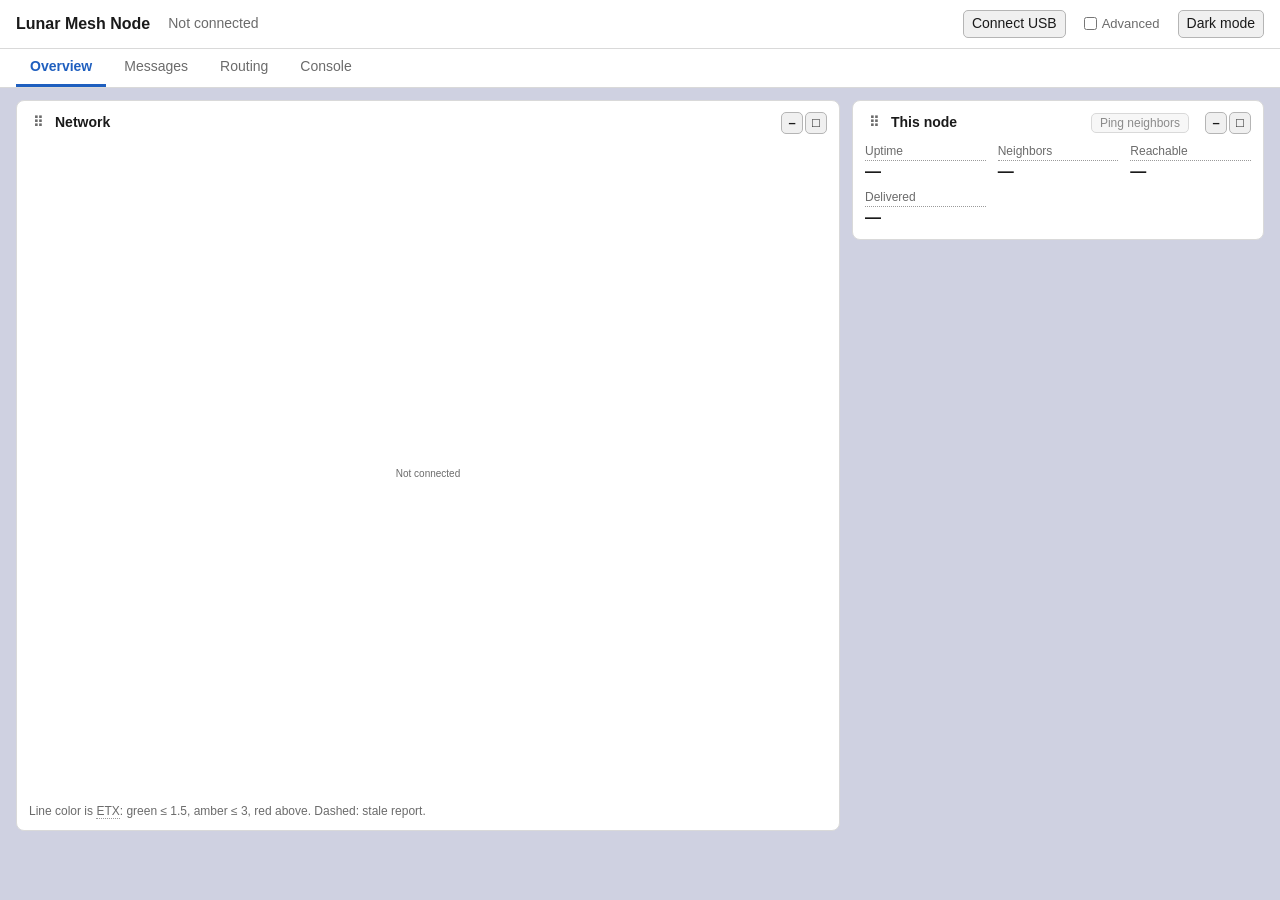
==== commit a1d50d7f: "initial UI refactor" ====
--- a/interface/index.html
+++ b/interface/index.html
@@ -49,7 +49,7 @@
 /* Advanced mode: .adv marks what only matters when debugging; docked Routing and Console panels go with their tabs. */
 :root:not([data-advanced]) .adv,
 :root:not([data-advanced]) .dashboard-toolbar,
-:root:not([data-advanced]) .dashboard-card:has(> #panel-network, > #panel-console) { display: none !important; }
+:root[data-advanced] .basic { display: none !important; }
 .adv-toggle { display: flex; align-items: center; gap: 5px; color: var(--muted); font-size: 13px; cursor: pointer; user-select: none; }
 .adv-toggle input { margin: 0; cursor: pointer; }
 .tabs { display: flex; flex-wrap: wrap; gap: 4px; padding: 0 16px; background: var(--panel); border-bottom: 1px solid var(--line); }
@@ -72,6 +72,8 @@
 .kv { display: grid; grid-template-columns: repeat(auto-fill, minmax(110px, 1fr)); gap: 6px 12px; }
 .kv span { display: block; color: var(--muted); font-size: 12px; }
 .kv b { font-size: 16px; font-variant-numeric: tabular-nums; }
+.kv b > span { display: inline; font-size: inherit; color: inherit; }  /* a colored value, not a label */
+.kv b > .good { color: var(--good); } .kv b > .fair { color: var(--fair); } .kv b > .poor { color: var(--poor); } .kv b > .muted { color: var(--muted); }
 .scroll { overflow-x: auto; }
 table { width: 100%; border-collapse: collapse; font-variant-numeric: tabular-nums; }
 th, td { text-align: left; padding: 4px 8px; border-bottom: 1px solid var(--line); white-space: nowrap; }
@@ -90,9 +92,12 @@
 .phi .bar i.good { background: var(--good); } .phi .bar i.fair { background: var(--fair); } .phi .bar i.poor { background: var(--poor); }
 section h2 .tools { margin-left: auto; display: flex; gap: 8px; align-items: baseline; font-weight: normal; font-size: 12px; }
 section h2 .tools button { padding: 1px 8px; font-size: 12px; }
+section h2 .tools { align-self: center; align-items: center; }
+section h2 .tools ~ .dashboard-actions { margin-left: 8px; }  /* the tools take the free space, so they sit at the right */
 .term { border-bottom: 1px dotted var(--stale); cursor: help; }
 #tip { position: fixed; z-index: 50; display: none; max-width: 280px; padding: 6px 9px; background: #2b2d3a; color: #fff; font-size: 12px; line-height: 1.35; border-radius: 6px; box-shadow: 0 2px 8px rgba(0,0,0,.25); pointer-events: none; }
-#map { width: 100%; height: 300px; display: block; }
+#map { width: 100%; height: clamp(320px, calc(100vh - 240px), 820px); display: block; }  /* fills the window below the tabs */
+@media (max-width: 1000px) { #map { height: clamp(280px, 55vh, 520px); } }  /* stacked: leave room for This node below */
 #map text { fill: var(--text); font-size: 12px; text-anchor: middle; dominant-baseline: central; }
 #map .lbl { fill: var(--muted); font-size: 10px; }
 #map .hit { cursor: pointer; }
@@ -106,10 +111,11 @@
 #map.focus .node.near .body { stroke-width: 3.5; }
 #map .node.sel .body { stroke-width: 4; }
 .map-wrap { position: relative; }
-#map-pop { position: absolute; z-index: 5; display: flex; align-items: center; gap: 6px; padding: 5px 6px 5px 10px; background: var(--panel); border: 1px solid var(--control-border); border-radius: 8px; box-shadow: 0 2px 10px rgba(0,0,0,.2); font-size: 12px; white-space: nowrap; }
-#map-pop button { padding: 1px 8px; font-size: 12px; }
-#map-pop .kill { color: var(--poor); border-color: var(--poor); }
-#map-pop .x { border: 0; background: transparent; color: var(--muted); padding: 0 4px; }
+#side-actions { display: flex; flex-wrap: wrap; gap: 6px; margin-top: 12px; }
+#side-actions:empty { display: none; }
+#side-actions .kill { color: var(--poor); border-color: var(--poor); }
+.side-row { margin-top: 10px; font-size: 13px; }
+.side-row > .k { color: var(--muted); font-size: 12px; margin-right: 6px; }
 form.send { display: grid; grid-template-columns: 90px 1fr auto; gap: 8px; margin-bottom: 10px; }
 form.send label { display: flex; flex-direction: column; font-size: 12px; color: var(--muted); gap: 2px; }
 form.send input, form.send select { width: 100%; }
@@ -175,8 +181,8 @@
 <nav class="tabs" role="tablist" aria-label="Sections">
   <button id="tab-overview" role="tab" aria-controls="panel-overview" aria-selected="true">Overview</button>
   <button id="tab-messages" role="tab" aria-controls="panel-messages" aria-selected="false" tabindex="-1">Messages <span class="count" id="tab-rx-count"></span></button>
-  <button id="tab-network" class="adv" role="tab" aria-controls="panel-network" aria-selected="false" tabindex="-1">Routing</button>
-  <button id="tab-console" class="adv" role="tab" aria-controls="panel-console" aria-selected="false" tabindex="-1">Console</button>
+  <button id="tab-network" role="tab" aria-controls="panel-network" aria-selected="false" tabindex="-1">Routing</button>
+  <button id="tab-console" role="tab" aria-controls="panel-console" aria-selected="false" tabindex="-1">Console</button>
   <button id="tab-sim" role="tab" aria-controls="panel-sim" aria-selected="false" tabindex="-1" hidden>Simulator</button>
 </nav>
 
@@ -186,22 +192,26 @@
 
   <div id="panel-overview" class="tab-panel" role="tabpanel" aria-labelledby="tab-overview">
   <section class="c5">
-    <h2>This node <span id="self-state"></span>
-      <span class="tools adv"><span class="muted" id="ping-note"></span>
-        <button id="btn-ping" data-term="Ping" disabled>Ping neighbors</button></span></h2>
-    <div class="kv" id="self"></div>
-    <details class="adv">
-      <summary>More node statistics</summary>
-      <div class="kv" id="self-more" style="margin-top:8px"></div>
-      <div class="scroll" style="margin-top:12px"><table id="frames"></table></div>
-    </details>
+    <h2><span id="side-title">This node</span> <span id="self-state"></span>
+      <span class="tools" id="self-tools"><span class="muted" id="ping-note"></span>
+        <button id="btn-ping" data-term="Ping" disabled>Ping neighbors</button></span>
+      <span class="tools" id="node-tools" hidden><button id="btn-unpick" data-tip="Show this node again (Esc).">← This node</button></span></h2>
+    <div id="self-view">
+      <div class="kv" id="self"></div>
+      <details class="adv">
+        <summary>More node statistics</summary>
+        <div class="kv" id="self-more" style="margin-top:8px"></div>
+        <div class="scroll" style="margin-top:12px"><table id="frames"></table></div>
+      </details>
+    </div>
+    <div id="node-view" hidden></div>
+    <div id="side-actions"></div>
   </section>
 
   <section class="c7">
     <h2>Network <span class="count" id="net-count"></span></h2>
     <div class="map-wrap">
       <svg id="map" role="img" aria-label="Network map"></svg>
-      <div id="map-pop" role="dialog" aria-label="Node actions" hidden></div>
     </div>
     <div class="note muted" style="font-size:12px"><span id="map-hint"></span>Line color is <span class="term" data-term="ETX">ETX</span>: green ≤ 1.5, amber ≤ 3, red above. Dashed: stale report.</div>
   </section>
@@ -315,8 +325,8 @@
     <div id="log"></div>
     <div class="console-bar">
       <input type="text" id="cmd" placeholder="Type help for the list of commands, e.g. links, routes, send 2 n 600 hello" autocomplete="off">
-      <label>View <select id="console-mode"><option value="meaning">Plain language</option><option value="raw">Raw output</option></select></label>
-      <label><input type="checkbox" id="show-poll"> show polling</label>
+      <label class="adv">View <select id="console-mode"><option value="meaning">Plain language</option><option value="raw">Raw output</option></select></label>
+      <label class="adv"><input type="checkbox" id="show-poll"> show polling</label>
       <button id="btn-clear">Clear</button>
     </div>
   </section>
@@ -402,7 +412,8 @@
   try { localStorage.setItem("lunar-mesh-advanced", on ? "1" : "0"); } catch {}
   if (!on) {
     if ($("f-type").value !== "text") { $("f-type").value = "text"; $("f-type").onchange(); }  // no hidden non-text sends
-    if (!tabShown(currentTab())) selectTab($("tab-overview"));
+    if ($("console-mode").value !== "meaning") { $("console-mode").value = "meaning"; $("console-mode").dispatchEvent(new Event("change")); }
+    $("show-poll").checked = false;
   }
   renderMap();  // panel widths may have changed
 };
@@ -913,12 +924,12 @@
     $("nodes").innerHTML = `<tr><td class="empty">${transport ? st.down ? "Node is down." : "No status heard yet." : "Connect to a node."}</td></tr>`;
     return;
   }
-  $("nodes").innerHTML = `<tr><th>Node</th><th>${T("Station")}</th><th>Battery</th><th>${T("Uptime")}</th><th>${T("Store")}</th><th>${T("Lost")}</th><th>${T("Health")}</th><th>Heard</th><th>Its neighbors (${T("ETX")})</th></tr>` +
+  $("nodes").innerHTML = `<tr><th>Node</th><th>${T("Station")}</th><th>Battery</th><th class="adv">${T("Uptime")}</th><th class="adv">${T("Store")}</th><th class="adv">${T("Lost")}</th><th>${T("Health")}</th><th>Heard</th><th class="adv">Its neighbors (${T("ETX")})</th></tr>` +
     rows.map(n => `<tr class="${n.stale ? "stale" : ""}">
       <td><b>${n.node}</b>${simDead(n.node) ? ' <span class="badge b-poor">killed</span>' : n.stale ? ' <span class="badge term" data-term="stale">stale</span>' : ""}</td>
-      <td>${esc(n.station || "—")}</td><td>${volts(n.batt_mv)}</td><td>${duration(n.uptime_s)}</td>
-      <td>${n.store}</td><td>${n.lost}</td><td>${flagBadges(n.flags)}</td><td>${ago(n.heard_ms)}</td>
-      <td class="wrap">${n.neighbors.map(([id, e]) => `${id} <span class="${etxClass(e)}">(${etxText(e)})</span>`).join(", ") || "—"}</td></tr>`).join("");
+      <td>${esc(n.station || "—")}</td><td>${volts(n.batt_mv)}</td><td class="adv">${duration(n.uptime_s)}</td>
+      <td class="adv">${n.store}</td><td class="adv">${n.lost}</td><td>${flagBadges(n.flags)}</td><td>${ago(n.heard_ms)}</td>
+      <td class="wrap adv">${n.neighbors.map(([id, e]) => `${id} <span class="${etxClass(e)}">(${etxText(e)})</span>`).join(", ") || "—"}</td></tr>`).join("");
 }
 
 function renderLinks() {
@@ -929,13 +940,14 @@
     return;
   }
   const ping = st.ping;
-  $("links").innerHTML = `<tr><th>Node</th><th>State</th><th>${T("ETX")}</th><th>${T("φ")}</th><th>${T("HELLO every")}</th><th>${T("We hear")}</th><th>${T("Hears us")}</th><th>${T("RSSI")}</th><th>${T("SNR")}</th><th>Heard</th></tr>` +
+  $("links").innerHTML = `<tr><th>Node</th><th>State</th><th class="basic">Link</th><th class="adv">${T("ETX")}</th><th class="adv">${T("φ")}</th><th class="adv">${T("HELLO every")}</th><th class="adv">${T("We hear")}</th><th class="adv">${T("Hears us")}</th><th class="adv">${T("RSSI")}</th><th class="adv">${T("SNR")}</th><th>Heard</th></tr>` +
     [...st.links].sort((a, b) => a.id - b.id).map(l => {
       const state = !l.up ? '<span class="badge b-poor">down</span>' : l.bidir ? '<span class="badge b-good">up</span>' : '<span class="badge b-fair term" data-term="one-way">one-way</span>';
       const answered = ping && pingAnswered(l) ? ' <span class="badge b-good term" data-term="answered">answered</span>' : "";
       return `<tr class="${l.up ? "" : "stale"}"><td><b>${l.id}</b></td><td>${state}${answered}</td>
-        <td class="${etxClass(l.etx)}">${etxText(l.etx)}</td><td>${phiCell(l)}</td><td>${helloText(l)}</td><td>${pct(l.rxq)}</td><td>${pct(l.txq)}</td>
-        <td>${l.rssi} dBm</td><td>${l.snr} dB</td><td>${ago(l.heard_ms)}</td></tr>`;
+        <td class="basic ${etxClass(l.etx)}">${l.up ? etxClass(l.etx) : "—"}</td>
+        <td class="adv ${etxClass(l.etx)}">${etxText(l.etx)}</td><td class="adv">${phiCell(l)}</td><td class="adv">${helloText(l)}</td><td class="adv">${pct(l.rxq)}</td><td class="adv">${pct(l.txq)}</td>
+        <td class="adv">${l.rssi} dBm</td><td class="adv">${l.snr} dB</td><td>${ago(l.heard_ms)}</td></tr>`;
     }).join("");
 }
 
@@ -979,10 +991,10 @@
     $("routes").innerHTML = `<tr><td class="empty">${transport ? st.down ? "Node is down." : "No routes yet." : "—"}</td></tr>`;
     return;
   }
-  $("routes").innerHTML = `<tr><th>Destination</th><th>${T("Next hop")}</th><th>${T("Metric")} (ETX)</th><th>${T("Seq")}</th><th></th></tr>` +
+  $("routes").innerHTML = `<tr><th>Destination</th><th>${T("Next hop")}</th><th class="adv">${T("Metric")} (ETX)</th><th class="adv">${T("Seq")}</th><th></th></tr>` +
     [...st.routes].sort((a, b) => a.dest - b.dest).map(r => `<tr class="${r.retracted ? "stale" : ""}">
       <td><b>${r.dest}</b></td><td>${r.retracted ? "—" : r.next === r.dest ? `${r.next} <span class="muted">direct</span>` : r.next}</td>
-      <td>${etxText(r.metric)}</td><td>${r.seq}</td>
+      <td class="adv">${etxText(r.metric)}</td><td class="adv">${r.seq}</td>
       <td>${r.retracted ? '<span class="badge b-poor term" data-term="lost">lost</span>' : ""}</td></tr>`).join("");
 }
 
@@ -1080,9 +1092,8 @@
     const stroke = dead ? "var(--poor)" : me ? "var(--accent)" : stale ? "var(--stale)" : n && n.flags & 21 ? "var(--poor)" : "var(--good)";
     const textStyle = [me ? "font-weight:700" : "", dead ? "fill:var(--poor);text-decoration:line-through" : stale && !me ? "fill:var(--stale)" : ""].join(";");
     const label = dead ? "killed" : n && n.station ? n.station : "";
-    const click = sim;
-    out += `<g class="node${click ? " hit" : ""}${id === mapSel ? " sel" : ""}" data-n="${id}"${click ? ` data-pick="${id}"` : ""}>`;
-    if (click) out += `<title>Node ${id}${dead ? " (killed)" : me ? " (plugged in)" : ""}: click for actions</title>`;
+    out += `<g class="node hit${id === mapSel ? " sel" : ""}" data-n="${id}" data-pick="${id}">`;
+    out += `<title>Node ${id}${dead ? " (killed)" : me ? " (this node)" : ""}: click for details</title>`;
     if (me && sim) out += `<circle cx="${x}" cy="${y}" r="22" fill="none" stroke="var(--accent)" stroke-width="1.5"/>`;
     out += `<circle class="body" cx="${x}" cy="${y}" r="17" fill="${fill}" stroke="${stroke}" stroke-width="2.5" ${dead ? 'stroke-dasharray="4 3"' : ""}/>`;
     out += `<text x="${x}" y="${y}" style="${textStyle}">${id}</text>`;
@@ -1094,44 +1105,74 @@
   svg.innerHTML = out;
   setMapHover(mapHover);
   mapPos = pos;
-  renderMapPop(sim);
-  $("map-hint").textContent = sim ? "Click a node to plug in, kill, or revive it. " : "";
-}
-
-/* Simulator actions for the node clicked on the map, in a popover beside it. Redrawn with the map, so the
-   Kill button turns into Revive once the simulator reports the node down. */
-function renderMapPop(sim) {
-  const pop = $("map-pop");
-  if (!sim || mapSel === null || !mapPos.has(mapSel)) { mapSel = null; pop.hidden = true; return; }
-  const id = mapSel, dead = simDead(id), me = id === st.sim.attached;
-  const html = `<b>Node ${id}</b>
-    ${me ? '<span class="muted">plugged in</span>' : `<button data-attach="${id}">Plug in</button>`}
-    <button data-sim="${dead ? "@revive" : "@kill"} ${id}"${dead ? "" : ' class="kill"'}>${dead ? "Revive" : "Kill"}</button>
-    <button class="x" data-close aria-label="Close">×</button>`;
-  if (pop.dataset.html !== html) { pop.innerHTML = html; pop.dataset.html = html; }  // unchanged: keep focus on its button
-  pop.hidden = false;
-  const [x, y] = mapPos.get(id), w = $("map").clientWidth, pw = pop.offsetWidth, ph = pop.offsetHeight;
-  const left = x + 26 + pw <= w ? x + 26 : Math.max(0, x - 26 - pw);  // right of the node, or left if it would overflow
-  pop.style.left = `${left}px`;
-  pop.style.top = `${Math.max(0, y - ph / 2)}px`;
+  renderSide();
+  $("map-hint").textContent = !list.length ? "" : sim ? "Click a node for details, to plug in, or to kill it. " : "Click a node for details. ";
+}
+
+/* Side panel: This node, or the node picked on the map. Redrawn with the map, so it follows live updates
+   (a killed node's Kill button turns into Revive). Picking this node, or nothing, shows This node. */
+const setHtml = (el, html) => { if (el.dataset.html !== html) { el.innerHTML = html; el.dataset.html = html; } };  // unchanged: keep focus
+function renderSide() {
+  const sim = !!(transport && st.sim && st.sim.alive);
+  const self = sim ? st.sim.attached : st.ident ? st.ident.id : null;
+  if (mapSel !== null && !mapPos.has(mapSel)) mapSel = null;  // no longer on the map, e.g. after a restart
+  const id = mapSel === self ? null : mapSel, picked = id !== null;
+  const n = picked ? st.nodes.find(x => x.node === id) : null;
+  $("side-title").textContent = picked ? `Node ${id}${n && n.station ? ` · ${n.station}` : ""}` : "This node";
+  for (const el of ["self-view", "self-tools", "self-state"]) $(el).hidden = picked;
+  for (const el of ["node-view", "node-tools"]) $(el).hidden = !picked;
+  if (picked) setHtml($("node-view"), nodeDetails(id, n, sim));
+  const shown = picked ? id : self, acts = [];
+  if (picked) acts.push(`<button data-send="${id}">Send message</button>`);
+  if (sim && shown !== null) {
+    const dead = simDead(shown);
+    if (picked) acts.push(`<button data-attach="${id}">Plug in</button>`);
+    const verb = dead ? "Revive" : "Kill";
+    acts.push(`<button data-sim="${dead ? "@revive" : "@kill"} ${shown}"${dead ? "" : ' class="kill"'}>${picked ? verb : `${verb} node ${shown}`}</button>`);
+  }
+  setHtml($("side-actions"), acts.join(""));
+}
+/* What this node knows about another: its last status broadcast, our link to it, and our route to it. */
+function nodeDetails(id, n, sim) {
+  const l = st.links.find(x => x.id === id), r = st.routes.find(x => x.dest === id);
+  const tile = (k, v, adv = false) => `<div${adv ? ' class="adv"' : ""}><span>${k}</span><b>${v}</b></div>`;
+  const status = sim && simDead(id) ? '<span class="poor">killed</span>' : !n ? '<span class="muted">not heard</span>'
+    : n.stale ? '<span class="muted">stale</span>' : '<span class="good">up</span>';
+  const link = !l ? '<span class="muted">none</span>' : !l.up ? '<span class="poor">down</span>'
+    : !l.bidir ? '<span class="fair">one-way</span>' : `<span class="${etxClass(l.etx)}">${etxClass(l.etx)}</span>`;
+  const route = !r || r.retracted ? '<span class="poor">none</span>' : r.next === id ? "direct" : `via ${r.next}`;
+  let out = `<div class="kv">${[
+    tile("Status", status), tile("Battery", n ? volts(n.batt_mv) : "—"), tile(T("Link"), link), tile("Route", route),
+    tile("Heard", n ? ago(n.heard_ms) : "—"),
+    tile(T("Uptime"), n ? duration(n.uptime_s) : "—", true), tile(T("Store"), n ? n.store : "—", true), tile(T("Lost"), n ? n.lost : "—", true),
+    tile(T("ETX"), l ? etxText(l.etx) : "—", true), tile(T("Metric"), r && !r.retracted ? etxText(r.metric) : "—", true),
+    tile("Signal", l ? `${l.rssi} dBm · ${l.snr} dB` : "—", true),
+  ].join("")}</div>`;
+  if (!n) return out + `<div class="side-row muted">No status broadcast heard from node ${id} yet.</div>`;
+  const nbs = n.neighbors.map(([nid, e]) => `<span class="${etxClass(e)}">${nid}</span><span class="adv muted"> (${etxText(e)})</span>`).join(", ");
+  out += `<div class="side-row"><span class="k">${T("Health")}</span>${flagBadges(n.flags)}</div>`;
+  out += `<div class="side-row"><span class="k">Its neighbors</span>${nbs || '<span class="muted">none</span>'}</div>`;
+  return out;
 }
 function pickNode(id) {
   mapSel = id === mapSel ? null : id;
   renderMap();
-  if (mapSel !== null) $("map-pop").querySelector("button").focus();
-}
-$("map-pop").addEventListener("click", async ev => {
+  if (mapSel !== null && matchMedia("(max-width: 1000px)").matches) $("side-title").closest("section").scrollIntoView({ block: "nearest", behavior: "smooth" });
+}
+const unpick = () => { if (mapSel !== null) pickNode(mapSel); };
+$("btn-unpick").onclick = unpick;
+$("side-actions").addEventListener("click", async ev => {
   const b = ev.target.closest("button");
   if (!b) return;
-  if (b.hasAttribute("data-close")) { pickNode(mapSel); return; }
+  if (b.dataset.send) { selectTab($("tab-messages")); $("f-dest").value = b.dataset.send; $("f-text").focus(); return; }
   if (b.dataset.attach) { attachTo(Number(b.dataset.attach)); return; }
   await command(b.dataset.sim, false).catch(() => {});
   refresh();
 });
-document.addEventListener("keydown", ev => {  // capture: Escape closes the popover before it restores a maximized panel
+document.addEventListener("keydown", ev => {  // capture: Escape returns to This node before it restores a maximized panel
   if (ev.key !== "Escape" || mapSel === null) return;
   ev.stopImmediatePropagation();
-  pickNode(mapSel);
+  unpick();
 }, true);
 function setMapHover(id) {
   const svg = $("map");
@@ -1147,7 +1188,7 @@
 $("map").addEventListener("click", ev => {
   const g = ev.target.closest("[data-pick]");
   if (g) pickNode(Number(g.dataset.pick));
-  else if (mapSel !== null) pickNode(mapSel);  // a click on empty map closes the popover
+  else unpick();  // a click on empty map returns to This node
 });
 
 /* Simulator controls */
@@ -1282,6 +1323,7 @@
   const res = await command(`@attach ${id}`, false).catch(e => ({ ok: false, reason: e.message }));
   if (res.ok) {
     st = Object.assign(fresh(), { sim: { ...st.sim, attached: id }, sent: st.sent });
+    mapSel = null;
     $("log").innerHTML = "";
     log(`plugged into node ${id}`, "ev");
     renderAll();
--- a/interface/dashboard.css
+++ b/interface/dashboard.css
@@ -1,6 +1,6 @@
 .dashboard-toolbar { grid-column: 1 / -1; display: flex; flex-wrap: wrap; align-items: center; gap: 8px; color: var(--muted); font-size: 12px; }
 .dashboard-toolbar .layout-hint { margin-right: auto; }
-#panel-overview.dashboard { grid-template-columns: minmax(0, 5fr) minmax(0, 7fr); }
+#panel-overview.dashboard { grid-template-columns: minmax(0, 8fr) minmax(0, 4fr); }  /* map column, side panel */
 .dashboard-column { display: flex; flex-direction: column; gap: 12px; min-width: 0; min-height: 180px; }
 .dashboard-card { min-width: 0; }
 .dashboard-card > h2 { align-items: center; flex-wrap: wrap; }
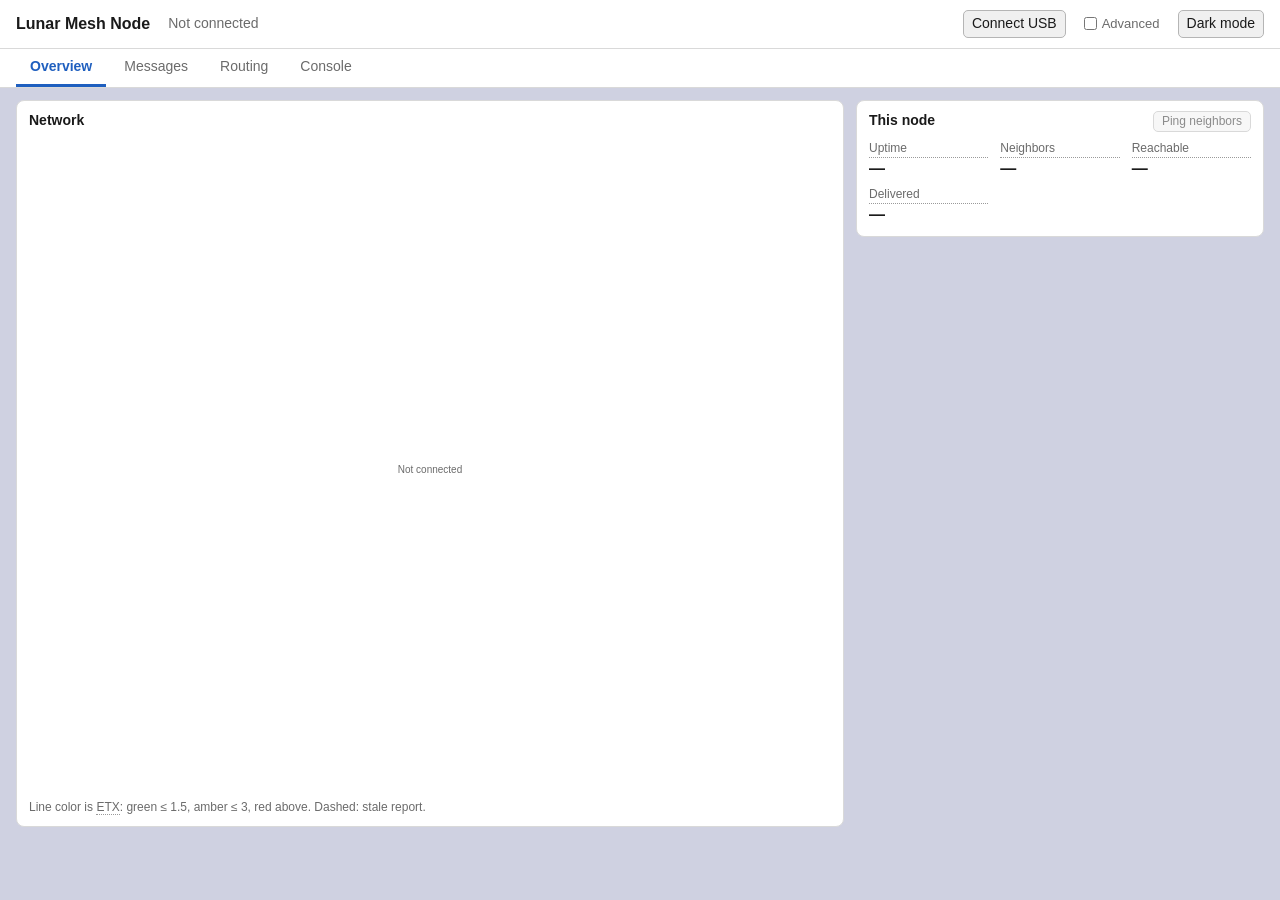
==== commit c144058d: "Giant refactor" ====
--- a/interface/index.html
+++ b/interface/index.html
@@ -5,7 +5,6 @@
 <meta charset="utf-8">
 <meta name="viewport" content="width=device-width, initial-scale=1">
 <title>Lunar Mesh Node</title>
-<link rel="stylesheet" href="dashboard.css">
 <link rel="icon" type="image/x-icon" href="/favicon.ico">
 <script>
 // Apply the saved theme (or the system's) before the page paints; storage may be unavailable.
@@ -15,162 +14,26 @@
   if (localStorage.getItem("lunar-mesh-advanced") === "1") document.documentElement.dataset.advanced = "";
 } catch {}
 </script>
-<style>
-:root {
-  --bg: #cfd1e1; --panel: #ffffff; --panel-2: #f6f6f6; --line: #d9d9d9;
-  --text: #1a1a1a; --muted: #6b6b6b; --accent: #1f5fbf;
-  --good: #1e8a4c; --fair: #a86f00; --poor: #c62f2f; --stale: #9a9a9a;
-  --mono: Consolas, "Cascadia Mono", monospace;
-  --input: #ffffff; --button: #f0f0f0; --hover: #e6e6e6; --control-border: #b5b5b5;
-  --error-bg: #fff4f4; --node-self: #e3ecfa; --node-dead: #fdeaea; --node-hover: #eef3fb;
-}
-:root[data-theme="dark"] {
-  color-scheme: dark;
-  --bg: #14171c; --panel: #1d222a; --panel-2: #171c23; --line: #39424f;
-  --text: #e6eaf0; --muted: #a8b2c0; --accent: #80b3ff;
-  --good: #6ed79a; --fair: #edc46a; --poor: #ff8989; --stale: #929eae;
-  --input: #1d222a; --button: #2b3440; --hover: #394657; --control-border: #586475;
-  --error-bg: #352329; --node-self: #293f60; --node-dead: #47262b; --node-hover: #2b3440;
-}
-* { box-sizing: border-box; }
-body { margin: 0; background: var(--bg); color: var(--text); font: 14px/1.4 "Segoe UI", Arial, sans-serif; }
-header { display: flex; flex-wrap: wrap; align-items: center; gap: 10px 18px; padding: 10px 16px; background: var(--panel); border-bottom: 1px solid var(--line); }
-header h1 { font-size: 16px; margin: 0; }
-.ident { display: flex; gap: 16px; flex-wrap: wrap; color: var(--muted); }
-.ident b { color: var(--text); }
-.spacer { flex: 1; }
-button, select, input { font: inherit; color: var(--text); background: var(--input); border: 1px solid var(--control-border); border-radius: 5px; padding: 3px 8px; }
-button { cursor: pointer; background: var(--button); }
-button:hover:not(:disabled) { background: var(--hover); }
-button:disabled { opacity: .5; cursor: default; }
-#conn { color: var(--muted); }
-#conn.on { color: var(--good); font-weight: 600; }
-[hidden] { display: none !important; }
-/* Advanced mode: .adv marks what only matters when debugging; docked Routing and Console panels go with their tabs. */
-:root:not([data-advanced]) .adv,
-:root:not([data-advanced]) .dashboard-toolbar,
-:root[data-advanced] .basic { display: none !important; }
-.adv-toggle { display: flex; align-items: center; gap: 5px; color: var(--muted); font-size: 13px; cursor: pointer; user-select: none; }
-.adv-toggle input { margin: 0; cursor: pointer; }
-.tabs { display: flex; flex-wrap: wrap; gap: 4px; padding: 0 16px; background: var(--panel); border-bottom: 1px solid var(--line); }
-.tabs button { padding: 8px 14px; border: 0; border-bottom: 3px solid transparent; border-radius: 0; background: transparent; color: var(--muted); }
-.tabs button:hover:not(:disabled) { background: transparent; color: var(--text); }
-.tabs button[aria-selected="true"] { color: var(--accent); border-bottom-color: var(--accent); font-weight: 600; }
-.tabs .count { font-size: 12px; font-weight: normal; }
-button:focus-visible, input:focus-visible, select:focus-visible, [tabindex]:focus-visible { outline: 2px solid var(--accent); outline-offset: 2px; }
-main { padding: 12px 16px 24px; }
-.tab-panel { display: grid; grid-template-columns: repeat(12, 1fr); gap: 12px; align-items: start; }
-section { background: var(--panel); border: 1px solid var(--line); border-radius: 8px; padding: 10px 12px; min-width: 0; }
-section h2 { font-size: 14px; margin: 0 0 8px; display: flex; align-items: baseline; gap: 8px; }
-section h2 .count, section h2 .note { font-weight: normal; color: var(--muted); font-size: 13px; }
-summary { cursor: pointer; color: var(--muted); }
-details { margin-top: 10px; }
-details > summary { font-size: 13px; }
-.c4 { grid-column: span 4; } .c5 { grid-column: span 5; } .c6 { grid-column: span 6; }
-.c7 { grid-column: span 7; } .c8 { grid-column: span 8; } .c12 { grid-column: span 12; }
-@media (max-width: 1000px) { .tab-panel > section { grid-column: span 12; } }
-.kv { display: grid; grid-template-columns: repeat(auto-fill, minmax(110px, 1fr)); gap: 6px 12px; }
-.kv span { display: block; color: var(--muted); font-size: 12px; }
-.kv b { font-size: 16px; font-variant-numeric: tabular-nums; }
-.kv b > span { display: inline; font-size: inherit; color: inherit; }  /* a colored value, not a label */
-.kv b > .good { color: var(--good); } .kv b > .fair { color: var(--fair); } .kv b > .poor { color: var(--poor); } .kv b > .muted { color: var(--muted); }
-.scroll { overflow-x: auto; }
-table { width: 100%; border-collapse: collapse; font-variant-numeric: tabular-nums; }
-th, td { text-align: left; padding: 4px 8px; border-bottom: 1px solid var(--line); white-space: nowrap; }
-th { color: var(--muted); font-weight: normal; font-size: 12px; }
-td.wrap { white-space: normal; word-break: break-word; }
-tr.stale td { color: var(--stale); }
-.empty { color: var(--muted); padding: 8px 2px; }
-.badge { display: inline-block; padding: 0 5px; font-size: 12px; border: 1px solid var(--line); border-radius: 5px; margin-right: 4px; }
-.good { color: var(--good); } .fair { color: var(--fair); } .poor { color: var(--poor); } .muted { color: var(--muted); }
-.b-good { border-color: var(--good); color: var(--good); }
-.b-fair { border-color: var(--fair); color: var(--fair); }
-.b-poor { border-color: var(--poor); color: var(--poor); }
-.phi { display: flex; align-items: center; gap: 6px; }
-.phi .bar { width: 54px; height: 6px; background: var(--panel-2); border: 1px solid var(--line); border-radius: 3px; overflow: hidden; }
-.phi .bar i { display: block; height: 100%; }
-.phi .bar i.good { background: var(--good); } .phi .bar i.fair { background: var(--fair); } .phi .bar i.poor { background: var(--poor); }
-section h2 .tools { margin-left: auto; display: flex; gap: 8px; align-items: baseline; font-weight: normal; font-size: 12px; }
-section h2 .tools button { padding: 1px 8px; font-size: 12px; }
-section h2 .tools { align-self: center; align-items: center; }
-section h2 .tools ~ .dashboard-actions { margin-left: 8px; }  /* the tools take the free space, so they sit at the right */
-.term { border-bottom: 1px dotted var(--stale); cursor: help; }
-#tip { position: fixed; z-index: 50; display: none; max-width: 280px; padding: 6px 9px; background: #2b2d3a; color: #fff; font-size: 12px; line-height: 1.35; border-radius: 6px; box-shadow: 0 2px 8px rgba(0,0,0,.25); pointer-events: none; }
-#map { width: 100%; height: clamp(320px, calc(100vh - 240px), 820px); display: block; }  /* fills the window below the tabs */
-@media (max-width: 1000px) { #map { height: clamp(280px, 55vh, 520px); } }  /* stacked: leave room for This node below */
-#map text { fill: var(--text); font-size: 12px; text-anchor: middle; dominant-baseline: central; }
-#map .lbl { fill: var(--muted); font-size: 10px; }
-#map .hit { cursor: pointer; }
-#map .hit:hover circle { stroke-width: 4; fill: var(--node-hover); }
-#map .edge { opacity: .85; transition: opacity .15s, stroke-width .15s; }
-#map .node { transition: opacity .15s; }
-#map.focus .edge { opacity: .18; }
-#map.focus .edge.near { opacity: 1; stroke-width: 3; }
-#map.focus .node { opacity: .4; }
-#map.focus .node.near { opacity: 1; }
-#map.focus .node.near .body { stroke-width: 3.5; }
-#map .node.sel .body { stroke-width: 4; }
-.map-wrap { position: relative; }
-#side-actions { display: flex; flex-wrap: wrap; gap: 6px; margin-top: 12px; }
-#side-actions:empty { display: none; }
-#side-actions .kill { color: var(--poor); border-color: var(--poor); }
-.side-row { margin-top: 10px; font-size: 13px; }
-.side-row > .k { color: var(--muted); font-size: 12px; margin-right: 6px; }
-form.send { display: grid; grid-template-columns: 90px 1fr auto; gap: 8px; margin-bottom: 10px; }
-form.send label { display: flex; flex-direction: column; font-size: 12px; color: var(--muted); gap: 2px; }
-form.send input, form.send select { width: 100%; }
-form.send .go { align-self: end; }
-form.send .send-options { grid-column: 1 / -1; }
-form.send .option-grid { display: grid; grid-template-columns: repeat(3, minmax(100px, 1fr)); gap: 8px; margin-top: 8px; }
-@media (max-width: 700px) { form.send { grid-template-columns: 1fr 1fr; } }
-@media (max-width: 700px) { form.send .option-grid { grid-template-columns: 1fr; } }
-.inbox { max-height: 320px; overflow-y: auto; }
-.inbox .m { border-bottom: 1px solid var(--line); padding: 6px 0; }
-.inbox .meta { color: var(--muted); font-size: 12px; }
-.inbox .body { word-break: break-word; }
-.inbox .hex { font-family: var(--mono); font-size: 12px; }
-#log { height: max(240px, calc(100vh - 230px)); overflow-y: auto; font: 12px/1.4 var(--mono); background: var(--panel-2); border: 1px solid var(--line); border-radius: 6px; padding: 6px 8px; }
-#log div { white-space: pre-wrap; word-break: break-all; }
-#log .ev { color: var(--accent); }
-#log .tx { color: var(--text); font-weight: 600; }
-#log .err { color: var(--poor); }
-#log .row { color: var(--muted); }
-#log .help { color: var(--text); white-space: pre; }
-.console-bar { display: flex; gap: 8px; margin-top: 6px; align-items: center; }
-.console-bar input[type=text] { flex: 1; font-family: var(--mono); }
-.console-bar label { color: var(--muted); font-size: 12px; display: flex; gap: 4px; align-items: center; }
-#banner, #down { display: none; margin-bottom: 12px; background: var(--error-bg); border: 1px solid var(--poor); border-radius: 8px; color: var(--poor); padding: 8px 12px; }
-#simbar { display: none; grid-column: span 12; }
-#simbar .simctl { margin-top: 14px; }
-#simbar .nodes { display: flex; flex-wrap: wrap; gap: 6px; }
-#simbar .sn { display: flex; align-items: center; gap: 4px; border: 1px solid var(--line); border-radius: 6px; padding: 3px 4px 3px 8px; }
-#simbar .sn.dead b { color: var(--poor); text-decoration: line-through; }
-#simbar .sn.att { border-color: var(--accent); }
-#simbar button { padding: 1px 6px; font-size: 12px; }
-#simbar .cut { display: flex; flex-wrap: wrap; gap: 6px; align-items: center; margin-top: 8px; color: var(--muted); font-size: 12px; }
-#simbar .cut input { width: 60px; }
-#simbar .sn .why { font-size: 11px; color: var(--poor); }
-.simctl { display: grid; grid-template-columns: 130px 1fr; gap: 8px 12px; margin-top: 10px; align-items: center; }
-.simctl > .k { color: var(--muted); font-size: 12px; }
-.simctl > .v { display: flex; flex-wrap: wrap; gap: 6px 10px; align-items: center; font-size: 13px; }
-.simctl .v label { display: flex; gap: 4px; align-items: center; color: var(--muted); font-size: 12px; }
-.simctl input[type=number] { width: 70px; }
-.simctl input[type=range] { width: 160px; padding: 0; }
-.simctl .val { min-width: 48px; font-variant-numeric: tabular-nums; font-weight: 600; }
-.simctl .clock { font-family: var(--mono); font-size: 13px; }
-.simctl .paused { color: var(--fair); font-weight: 600; }
-#sim-sched-list { display: flex; flex-direction: column; gap: 4px; width: 100%; }
-#sim-sched-list .se { display: flex; gap: 8px; align-items: center; font-size: 12px; }
-#sim-err { color: var(--poor); font-size: 12px; }
-@media (max-width: 700px) { .simctl { grid-template-columns: 1fr; } }
-</style>
+<link rel="stylesheet" href="styles.css">
 </head>
 <body>
 <header>
   <h1>Lunar Mesh Node</h1>
   <span id="conn"><span id="conn-text">Not connected</span></span>
   <div class="ident" id="ident"></div>
+  <span id="health" hidden data-tip="Reachable: nodes this node has a route to, of every node it has heard of. Waiting: messages you sent that have no delivery receipt yet."></span>
   <div class="spacer"></div>
+  <div id="simclock" hidden aria-label="Simulator clock">
+    <span class="muted">Sim</span>
+    <button id="sim-run">Pause</button>
+    <input id="sim-speed" type="range" min="0" max="9" step="1" aria-label="Speed" data-tip="Simulated seconds per real second."><span class="val" id="sim-speed-v"></span>
+    <select id="sim-step-size" aria-label="Step size" data-tip="How far Step advances simulated time.">
+      <option value="0.5">0.5 s</option><option value="1">1 s</option><option value="5" selected>5 s</option><option value="10">10 s</option>
+      <option value="30">30 s</option><option value="60">1 min</option><option value="300">5 min</option><option value="900">15 min</option>
+    </select>
+    <button id="sim-step" data-tip="Advance simulated time by the step size (→ key).">Step ▸</button>
+    <span class="clock" id="sim-clock"></span>
+  </div>
   <button id="btn-usb">Connect USB</button>
   <button id="btn-sim" hidden>Simulator</button>
   <button id="btn-close" hidden>Disconnect</button>
@@ -191,7 +54,13 @@
   <div id="down"></div>
 
   <div id="panel-overview" class="tab-panel" role="tabpanel" aria-labelledby="tab-overview">
-  <section class="c5">
+  <section class="c8">
+    <h2>Network <span class="count" id="net-count"></span></h2>
+    <svg id="map" role="img" aria-label="Network map"></svg>
+    <div class="note muted" style="font-size:12px"><span id="map-hint"></span>Line color is <span class="term" data-term="ETX">ETX</span>: green ≤ 1.5, amber ≤ 3, red above. Dashed: stale report.</div>
+  </section>
+
+  <section class="c4" id="side">
     <h2><span id="side-title">This node</span> <span id="self-state"></span>
       <span class="tools" id="self-tools"><span class="muted" id="ping-note"></span>
         <button id="btn-ping" data-term="Ping" disabled>Ping neighbors</button></span>
@@ -206,14 +75,6 @@
     </div>
     <div id="node-view" hidden></div>
     <div id="side-actions"></div>
-  </section>
-
-  <section class="c7">
-    <h2>Network <span class="count" id="net-count"></span></h2>
-    <div class="map-wrap">
-      <svg id="map" role="img" aria-label="Network map"></svg>
-    </div>
-    <div class="note muted" style="font-size:12px"><span id="map-hint"></span>Line color is <span class="term" data-term="ETX">ETX</span>: green ≤ 1.5, amber ≤ 3, red above. Dashed: stale report.</div>
   </section>
   </div>
 
@@ -271,18 +132,6 @@
       <span id="sim-links"></span>
     </div>
     <div class="simctl">
-      <div class="k">Clock</div>
-      <div class="v">
-        <button id="sim-run">Pause</button>
-        <label>Speed <input id="sim-speed" type="range" min="0" max="9" step="1"></label><span class="val" id="sim-speed-v"></span>
-        <label>Step <select id="sim-step-size">
-          <option value="0.5">0.5 s</option><option value="1">1 s</option><option value="5" selected>5 s</option><option value="10">10 s</option>
-          <option value="30">30 s</option><option value="60">1 min</option><option value="300">5 min</option><option value="900">15 min</option>
-        </select></label>
-        <button id="sim-step" data-tip="Advance simulated time by the step size (→ key).">Step ▸</button>
-        <span class="clock" id="sim-clock"></span>
-      </div>
-
       <div class="k"><span class="term" data-term="Link loss">Link loss</span></div>
       <div class="v">
         <input id="sim-loss" type="range" min="0" max="90" step="1"><span class="val" id="sim-loss-v"></span>
@@ -333,1212 +182,22 @@
   </div>
 </main>
 
-<script>
-"use strict";
-const $ = id => document.getElementById(id);
-const REFRESH_MS = 5000;
-const FRAME_TYPES = ["HELLO", "DATA", "HOP_ACK", "STATUS", "ROUTE_REQ"];
-const FLAGS = [[1, "low battery", "poor"], [2, "store > 75 %", "fair"], [4, "radio fault", "poor"], [8, "rebooted", "fair"], [16, "no neighbors", "poor"]];
-const STATE_CLASS = { queued: "", transmitted: "b-fair", delivered: "b-good", expired: "b-poor", failed: "b-poor" };
-const BW_KHZ = { 7: "125 kHz", 8: "250 kHz", 9: "500 kHz" };
-
-let transport = null;
-let speed = 1;      // simulated ms per real ms right now (0 while paused)
-let simStatus = null;  // the bridge's clock and control settings
-const SPEEDS = [0.1, 0.25, 0.5, 1, 2, 5, 10, 20, 50, 100];
-let st;
-
-function fresh() {
-  return {
-    ident: null, radio: null, links: [], routes: [], nodes: [], msgs: [], stats: null,
-    sent: new Map(), inbox: [], storeDepth: null, clock: null, sim: null, down: false, ping: null,
-  };
-}
-st = fresh();
-let simIds = new Set();  // every simulator node seen this connection, so killed nodes stay on screen
-
-/* Live state the attached node reports; cleared when the simulator kills it. */
-function clearLive() {
-  Object.assign(st, { links: [], routes: [], nodes: [], msgs: [], stats: null, storeDepth: null });
-}
-
-/* Take in a simulator @topo reply and track whether the attached node is alive. */
-function noteSim(topo) {
-  topo.alive.forEach(id => simIds.add(id));
-  topo.links.forEach(([a, b]) => { simIds.add(a); simIds.add(b); });
-  const down = !topo.alive.includes(topo.attached);
-  if (st.down && !down) {
-    st = Object.assign(fresh(), { sim: topo });  // revived: the node restarted with empty tables
-    $("log").innerHTML = "";
-    log(`node ${topo.attached} revived`, "ev");
-  } else {
-    if (down && !st.down) { clearLive(); log(`node ${topo.attached} is down`, "err"); }
-    st.sim = topo;
-  }
-  st.down = down;
-}
-function simNodeIds() {
-  return [...simIds].filter(x => Number.isInteger(x) && x > 0 && x < 255).sort((a, b) => a - b);
-}
-
-/* Node clock: the latest event time plus elapsed wall time. */
-function nodeNow() {
-  if (!st.clock) return null;
-  return st.clock.t + (performance.now() - st.clock.at) * speed;
-}
-function noteClock(t) {
-  if (typeof t === "number") st.clock = { t, at: performance.now() };
-}
-
-/* Theme: light or dark, remembered across visits. */
-function updateThemeButton() {
-  const dark = document.documentElement.dataset.theme === "dark";
-  $("btn-theme").textContent = dark ? "Light mode" : "Dark mode";
-  $("btn-theme").setAttribute("aria-pressed", String(dark));
-}
-$("btn-theme").onclick = () => {
-  const theme = document.documentElement.dataset.theme === "dark" ? "light" : "dark";
-  document.documentElement.dataset.theme = theme;
-  updateThemeButton();
-  try { localStorage.setItem("lunar-mesh-theme", theme); } catch {}
-};
-updateThemeButton();
-
-/* Advanced mode: off by default; shows what only matters when debugging. Remembered across visits. */
-$("adv").checked = "advanced" in document.documentElement.dataset;
-$("adv").onchange = () => {
-  const on = $("adv").checked;
-  document.documentElement.toggleAttribute("data-advanced", on);
-  try { localStorage.setItem("lunar-mesh-advanced", on ? "1" : "0"); } catch {}
-  if (!on) {
-    if ($("f-type").value !== "text") { $("f-type").value = "text"; $("f-type").onchange(); }  // no hidden non-text sends
-    if ($("console-mode").value !== "meaning") { $("console-mode").value = "meaning"; $("console-mode").dispatchEvent(new Event("change")); }
-    $("show-poll").checked = false;
-  }
-  renderMap();  // panel widths may have changed
-};
-
-/* Tabs: only visibility changes, so the connection, polling, and console history carry on in the background. */
-const tabs = [...document.querySelectorAll('[role="tab"]')];
-let rxTotal = 0, rxSeen = 0;  // received-message count, and how many were on screen when Messages was last open
-const currentTab = () => tabs.find(t => t.getAttribute("aria-selected") === "true");
-const tabShown = t => !t.hidden && getComputedStyle(t).display !== "none";  // hidden, or by CSS outside advanced mode
-function renderRxBadge() {
-  if (currentTab() === $("tab-messages") || rxSeen > rxTotal) rxSeen = rxTotal;
-  const unread = rxTotal - rxSeen;
-  $("tab-rx-count").textContent = unread ? `(${unread} new)` : "";
-}
-let restoreSim = false;  // the saved tab was Simulator: open it once the simulator connects
-function selectTab(tab) {
-  if (window.meshDashboard?.openDocked(tab.id)) return;
-  restoreSim = false;
-  for (const t of tabs) {
-    const on = t === tab;
-    t.setAttribute("aria-selected", String(on));
-    t.tabIndex = on ? 0 : -1;
-    $(t.getAttribute("aria-controls")).hidden = t.dataset.docked === "true" ? false : !on;
-  }
-  try { localStorage.setItem("lunar-mesh-tab", tab.id); } catch {}
-  if (tab.id === "tab-overview") renderMap();  // the map sizes itself to its width, which is zero while hidden
-  if (tab.id === "tab-console") $("log").scrollTop = $("log").scrollHeight;
-  renderRxBadge();
-}
-for (const tab of tabs) {
-  tab.onclick = () => selectTab(tab);
-  tab.onkeydown = ev => {  // arrow keys move between tabs, per the WAI-ARIA tabs pattern
-    const shown = tabs.filter(tabShown);
-    const i = shown.indexOf(tab);
-    const next = { ArrowRight: shown[(i + 1) % shown.length], ArrowLeft: shown[(i - 1 + shown.length) % shown.length],
-      Home: shown[0], End: shown[shown.length - 1] }[ev.key];
-    if (!next) return;
-    ev.preventDefault();
-    selectTab(next);
-    next.focus();
-  };
-}
-
-/* Formatting */
-const esc = s => String(s).replace(/[&<>"']/g, c => ({ "&": "&amp;", "<": "&lt;", ">": "&gt;", '"': "&quot;", "'": "&#39;" }[c]));
-function etxClass(e) {
-  if (e === "inf" || e === undefined || e === null) return "poor";
-  return e <= 1.5 ? "good" : e <= 3 ? "fair" : "poor";
-}
-const etxText = e => e === "inf" ? "∞" : Number(e).toFixed(2);
-function ago(ms) {
-  const now = nodeNow();
-  if (now === null || ms === undefined) return "—";
-  const s = Math.max(0, Math.round((now - ms) / 1000));
-  return s < 90 ? `${s} s ago` : s < 5400 ? `${Math.round(s / 60)} min ago` : `${Math.round(s / 3600)} h ago`;
-}
-function duration(s) {
-  if (s === null || s === undefined) return "—";
-  s = Math.floor(s);
-  const d = Math.floor(s / 86400), h = Math.floor(s % 86400 / 3600), m = Math.floor(s % 3600 / 60);
-  return d ? `${d} d ${h} h` : h ? `${h} h ${m} min` : m ? `${m} min ${s % 60} s` : `${s} s`;
-}
-const volts = mv => mv ? (mv / 1000).toFixed(2) + " V" : "—";
-const pct = q => Math.round(q / 255 * 100) + " %";
-
-/* Phi accrual, as the node computes it (SPEC 7.3): phi = log10(1 + e^z), z = y (1.5976 + 0.070566 y^2),
-   y = (t - mean - pause) / sd, t = time since the neighbor's last HELLO. Computed here between polls so it climbs live. */
-const PHI_MAX = 136.6;
-function phiAt(t, mean, sd) {
-  const y = Math.max(-16, Math.min(16, (t - mean) / Math.max(sd, 1)));
-  const z = y * (1.5976 + 0.070566 * y * y);
-  const p = z > 0 ? z / Math.LN10 + Math.log10(1 + Math.exp(-z)) : Math.log10(1 + Math.exp(z));
-  return Math.min(PHI_MAX, p);
-}
-const phiDown = () => (st.ident && st.ident.phi_down) || 8;
-const phiPause = () => (st.ident && st.ident.phi_pause_ms) || 0;
-function livePhi(l) {
-  const now = nodeNow();
-  if (now === null || l.hello_at_ms === undefined || !l.hello_ms) return l.phi;
-  return phiAt(now - l.hello_at_ms, l.hello_ms + phiPause(), l.hello_sd_ms);
-}
-/* Silence after the last HELLO at which phi reaches the down threshold. */
-function silenceLimit(l) {
-  let lo = 0, hi = 16;
-  for (let i = 0; i < 40; i++) { const m = (lo + hi) / 2; if (phiAt(m, 0, 1) >= phiDown()) hi = m; else lo = m; }
-  return l.hello_ms + phiPause() + hi * l.hello_sd_ms;
-}
-function phiClass(p) {
-  return p < 1 ? "good" : p < phiDown() / 2 ? "fair" : "poor";
-}
-function phiCell(l) {
-  if (l.phi === undefined) return "—";
-  if (!l.up) return '<span class="muted">—</span>';
-  const p = livePhi(l);
-  const w = Math.min(100, p / phiDown() * 100);
-  const limit = l.hello_ms ? silenceLimit(l) : null;
-  const tipLine = limit === null ? GLOSSARY["φ"] : `Dropped after ${(limit / 1000).toFixed(0)} s without a HELLO.`;
-  return `<span class="phi" data-tip="${tipLine}"><span class="bar"><i class="${phiClass(p)}" style="width:${w.toFixed(0)}%"></i></span><span class="${phiClass(p)}">${p.toFixed(2)}</span></span>`;
-}
-const helloText = l => l.hello_ms ? `${(l.hello_ms / 1000).toFixed(1)} s <span class="muted">± ${(l.hello_sd_ms / 1000).toFixed(1)}</span>` : "—";
-const clockText = () => new Date().toLocaleTimeString([], { hour12: false });
-
-/* Plain-language meanings for terms on the page. Rest the pointer on a dotted-underlined term to see one. */
-const GLOSSARY = {
-  "ETX": "Expected transmissions: how many tries a message needs to cross this link, counting the acknowledgment. 1.0 is perfect; higher means a weaker link.",
-  "φ": "Suspicion that this neighbor has gone silent, from how regularly its HELLO beacons usually arrive. 1 means a 10 % chance it is alive and only late, 2 means 1 %. The node drops the neighbor at 8.",
-  "HELLO": "A short beacon every node broadcasts about every 10 s, so neighbors know it is there and how well they hear it.",
-  "HELLO every": "Average time between this neighbor's HELLO beacons, ± how much it varies. Lost beacons make it longer and more spread out.",
-  "Ping": "Broadcast a HELLO beacon now. Every neighbor that hears it answers with its own.",
-  "answered": "A HELLO from this neighbor arrived after the ping.",
-  "RSSI": "Received signal strength, in dBm. Closer to 0 is stronger; around −120 is very weak.",
-  "SNR": "Signal-to-noise ratio, in dB: how far the signal stands above background noise. Higher is better.",
-  "We hear": "Share of this neighbor's recent HELLO beacons that this node received.",
-  "Hears us": "Share of this node's recent HELLO beacons that the neighbor reports receiving.",
-  "one-way": "We hear this neighbor, but it has not reported hearing us, so it is not used for routing yet.",
-  "Next hop": "The neighbor a message is handed to first on its way to the destination.",
-  "Metric": "Total ETX along the path to the destination. Lower is better.",
-  "Seq": "Route sequence number set by the destination. A higher number means newer route information.",
-  "lost": "No route to this destination right now. Messages for it wait in the store.",
-  "stale": "No status heard from this node for a while, so its information may be out of date.",
-  "Station": "The amateur radio call sign the node identifies with.",
-  "Store": "Messages this node is holding, waiting to be forwarded or confirmed.",
-  "Lost": "Messages that node dropped (expired or pushed out of a full store) since its last status.",
-  "Health": "Warning flags the node reports about itself.",
-  "Uptime": "Time since the node last started.",
-  "Neighbors": "Nearby nodes heard in both directions.",
-  "Reachable": "Destinations this node currently has a route to.",
-  "Delivered": "Messages delivered to this node, plus this node's own messages confirmed by a receipt.",
-  "Airtime": "Total time this node's radio has spent transmitting.",
-  "Ack timeouts": "Times the next node did not confirm receiving a frame in time.",
-  "Link failures": "Times a frame could not reach a neighbor after every retry.",
-  "Dropped": "Messages removed before delivery: expired, pushed out of a full store, or past the hop limit.",
-  "Bad frames": "Received frames rejected for a bad security tag, another network's id, or damage.",
-  "DATA": "Frames carrying messages.",
-  "HOP_ACK": "Confirmation from the next node that it took a message.",
-  "STATUS": "A node's health report, flooded through the network about once a minute.",
-  "ROUTE_REQ": "A request for fresh route information after a route is lost.",
-  "Type": "Text is for people. Command asks the destination to run an action and report a result. Telemetry is machine data, entered as hex.",
-  "Priority": "Urgent messages go first; routine ones still get a fair share.",
-  "Lifetime": "How long the network keeps trying to deliver the message before giving up.",
-  "hops": "How many radio links the message crossed.",
-  "Network": "Network id. Nodes ignore frames from other networks.",
-  "Link loss": "Share of frames the simulator drops on every link that is up, and on links you join.",
-  "Random outages": "Share of time nodes and links spend down at random, and how long each outage lasts on average.",
-  "Scheduled downtime": "Take a node down after a delay, once or repeating. Repeat 0 means once; for example, down 300 s every 900 s for a node that sleeps to save power.",
-};
-GLOSSARY.Frames = "Radio frames this node has sent and received, by type. " + GLOSSARY.HELLO;
-/* A term with a tooltip if the glossary has it, plain text otherwise. */
-const T = (text, key = text) => GLOSSARY[key] ? `<span class="term" data-term="${esc(key)}">${text}</span>` : text;
-
-/* Tooltip: appears after the pointer rests on a term for a moment, follows tables that re-render underneath it. */
-const TIP_DELAY_MS = 700;
-const tip = document.createElement("div");
-tip.id = "tip";
-document.body.appendChild(tip);
-let tipFor = null, tipTimer = null, mouseX = 0, mouseY = 0;
-const tipText = el => el.dataset.tip || GLOSSARY[el.dataset.term] || "";
-function hideTip() {
-  clearTimeout(tipTimer);
-  tipTimer = null; tipFor = null;
-  tip.style.display = "none";
-}
-function showTip() {
-  let el = tipFor;
-  if (el && !el.isConnected) {  // the table re-rendered: use whatever term is now under the pointer
-    const now = document.elementFromPoint(mouseX, mouseY);
-    el = now && now.closest("[data-term],[data-tip]");
-  }
-  const text = el && tipText(el);
-  if (!text) { hideTip(); return; }
-  tip.textContent = text;
-  tip.style.display = "block";
-  const r = el.getBoundingClientRect();
-  const x = Math.min(Math.max(8, r.left), innerWidth - tip.offsetWidth - 8);
-  const below = r.bottom + 6 + tip.offsetHeight < innerHeight;
-  tip.style.left = `${x}px`;
-  tip.style.top = `${below ? r.bottom + 6 : r.top - tip.offsetHeight - 6}px`;
-}
-document.addEventListener("mousemove", e => { mouseX = e.clientX; mouseY = e.clientY; });
-document.addEventListener("mouseover", e => {
-  const el = e.target.closest("[data-term],[data-tip]");
-  if (el && tipFor && tipText(el) === tipText(tipFor)) { tipFor = el; return; }  // same term, re-rendered
-  hideTip();
-  if (!el) return;
-  tipFor = el;
-  tipTimer = setTimeout(showTip, TIP_DELAY_MS);
-});
-document.addEventListener("mousedown", hideTip);
-window.addEventListener("scroll", hideTip);  // the page, not the console's own auto-scroll
-document.addEventListener("wheel", hideTip, { passive: true });
-
-/* Console log */
-function log(text, cls, meaning = text) {
-  const box = $("log");
-  const atBottom = box.scrollTop + box.clientHeight >= box.scrollHeight - 4;
-  const div = document.createElement("div");
-  if (cls) div.className = cls;
-  div.dataset.time = clockText();
-  div.dataset.raw = text;
-  div.dataset.meaning = meaning;
-  div.textContent = `${div.dataset.time}  ${$("console-mode").value === "raw" ? text : meaning}`;
-  box.appendChild(div);
-  while (box.childElementCount > 600) box.firstChild.remove();
-  if (atBottom) box.scrollTop = box.scrollHeight;
-}
-
-function explainCommand(line) {
-  const [verb, ...args] = line.trim().split(/\s+/);
-  const names = {
-    id: "Checking this node's identity",
-    nodes: "Checking status reports from the network",
-    links: "Checking nearby node links",
-    routes: "Checking paths to other nodes",
-    msgs: "Checking stored messages",
-    stats: "Checking node counters",
-    status: "Broadcasting this node's status",
-    ping: "Pinging neighbors with a HELLO beacon",
-  };
-  if (names[verb]) return `${names[verb]}…`;
-  if (["send", "cmd", "tel"].includes(verb)) {
-    const dest = args[0] || "?";
-    const action = verb === "send" ? "message" : verb === "cmd" ? "command" : "telemetry";
-    return `Sending a ${action} to node ${dest}…`;
-  }
-  return `Sending command: ${line}`;
-}
-
-function explainLine(raw) {
-  let o;
-  try { o = JSON.parse(raw); } catch { return raw; }
-
-  if (o.ev) {
-    switch (o.ev) {
-      case "boot": return "Node started.";
-      case "error": return `Node reported an error: ${o.what || "unknown error"}.`;
-      case "radio":
-        return o.state === "ready" ? `Radio is ready (${o.driver || "radio"}).` : `Radio ${o.state || "status changed"}${o.reply ? `: ${o.reply}` : ""}.`;
-      case "neighbor":
-        return `Neighbor ${o.id} is ${o.state === "up" ? "reachable" : "down"}${o.etx !== undefined ? ` (ETX ${o.etx})` : ""}.`;
-      case "link":
-        return `Link to node ${o.id}: ETX ${o.etx ?? "—"}, signal ${o.rssi ?? "—"} dBm, signal-to-noise ${o.snr ?? "—"} dB.`;
-      case "route":
-        return o.next ? `Path to node ${o.dest} now goes through node ${o.next} (cost ${o.metric ?? "unknown"}).` : `No route to node ${o.dest} is currently available.`;
-      case "msg": {
-        const state = ({ queued: "queued", transmitted: "sent to the next node", delivered: "delivered", expired: "expired before delivery", failed: "failed" })[o.state] || o.state || "updated";
-        const extra = o.reason && o.reason !== "none" ? ` (${String(o.reason).replaceAll("_", " ")})` : o.result && o.result !== "delivered" ? ` (${o.result})` : "";
-        return `Message ${o.id} to node ${o.dest}: ${state}${extra}.`;
-      }
-      case "rx":
-        return `Received a ${o.type || "data"} message from node ${o.origin} over ${o.hops} hop${o.hops === 1 ? "" : "s"}: ${o.text ?? o.hex ?? "[no content]"}`;
-      case "status": return `Received a status update from node ${o.node}.`;
-      case "store": return `Message store now has ${o.depth} item${o.depth === 1 ? "" : "s"}.`;
-      default: return raw;
-    }
-  }
-
-  if (o.ok === false && o.reason === "too_soon") return "Ping refused: the last one was too recent.";
-  if (o.ok === false) return `Command failed: ${String(o.reason || "unknown reason").replaceAll("_", " ")}.`;
-  if (o.id !== undefined && o.net !== undefined) return `This is node ${o.id} on network ${o.net}${o.station ? ` (${o.station})` : ""}.`;
-  if (o.dest !== undefined && o.next !== undefined) {
-    return o.retracted || !o.next ? `Node ${o.dest} is unreachable.` : `To reach node ${o.dest}, send through node ${o.next} (route cost ${o.metric ?? "unknown"}; sequence ${o.seq ?? "unknown"}).`;
-  }
-  if (o.batt_mv !== undefined && o.node !== undefined) return `Node ${o.node} status: battery ${volts(o.batt_mv)}, uptime ${duration(o.uptime_s)}, ${o.neighbors?.length ?? 0} neighbors.`;
-  if (o.etx !== undefined && o.id !== undefined && o.up !== undefined) {
-    return `Neighbor ${o.id} is ${o.up ? "reachable" : "down"}; ${o.bidir ? "the link works both ways" : "the link is not confirmed in both directions"} (ETX ${o.etx}${o.phi !== undefined ? `, φ ${o.phi}` : ""}).`;
-  }
-  if (o.delivered !== undefined && o.ack_timeouts !== undefined) return `Node counters: ${o.delivered} messages delivered, ${o.ack_timeouts} acknowledgment timeouts, ${o.link_failures} link failures.`;
-  if (o.role !== undefined && o.origin !== undefined && o.id !== undefined) return `Message ${o.id} from node ${o.origin}: ${o.state || o.role}${o.dest !== undefined ? `, addressed to node ${o.dest}` : ""}.`;
-  if (o.ok === true && o.origin !== undefined && o.id !== undefined) return `Message ${o.id} accepted by node ${o.origin}.`;
-  if (o.ok === true) return "Command completed.";
-  return raw;
-}
-
-$("console-mode").addEventListener("change", () => {
-  const mode = $("console-mode").value;
-  const box = $("log");
-  const atBottom = box.scrollTop + box.clientHeight >= box.scrollHeight - 4;
-  for (const row of box.children) row.textContent = `${row.dataset.time}  ${row.dataset[mode] || row.dataset.raw}`;
-  if (atBottom) box.scrollTop = box.scrollHeight;
-});
-
-/* Command queue: one command on the wire at a time; dump rows collect until the end line. */
-const queue = [];
-let pending = null;
-/* Replies carry no tag, so they are matched to commands by order. A command can say what its reply looks like:
-   `rows` for a table dump (rows then "end"), `accept` to recognize its "ok" line. A reply that does not fit, such as
-   the late answer to a command that timed out, is dropped instead of being taken as this command's reply. */
-function command(line, quiet = true, { rows = false, accept = null } = {}) {
-  return new Promise((resolve, reject) => {
-    queue.push({ line, quiet, wantRows: rows, accept, resolve, reject });
-    pump();
-  });
-}
-function pump() {
-  if (pending || !queue.length || !transport) return;
-  pending = queue.shift();
-  pending.rows = [];
-  pending.timer = setTimeout(() => finish(new Error(`no reply to "${pending.line}"`)), 4000);
-  if (!pending.quiet || $("show-poll").checked) log("> " + pending.line, "tx", explainCommand(pending.line));
-  transport.send(pending.line).catch(e => finish(e));
-}
-function finish(err, result) {
-  const p = pending;
-  if (!p) return;
-  pending = null;
-  clearTimeout(p.timer);
-  if (err) p.reject(err); else p.resolve(result);
-  pump();
-}
-function dropQueue() {
-  if (pending) finish(new Error("disconnected"));
-  while (queue.length) queue.shift().reject(new Error("disconnected"));
-}
-
-function onLine(raw) {
-  let o;
-  try { o = JSON.parse(raw); } catch { log(raw); return; }
-  if (o.ev) {
-    log(raw, o.ev === "error" || (o.ev === "radio" && o.state === "error") ? "err" : "ev", explainLine(raw));
-    onEvent(o);
-    return;
-  }
-  const show = pending && (!pending.quiet || $("show-poll").checked);
-  if (show || !pending) log(raw, o.ok === false ? "err" : "row", explainLine(raw));
-  if (!pending) return;
-  if ("end" in o) {
-    if (pending.wantRows || !pending.accept) finish(null, { rows: pending.rows, truncated: !!o.truncated });
-    else pending.rows = [];  // the tail of a stray table; keep waiting for this command's own reply
-  } else if ("ok" in o) {
-    if (o.ok === false || (!pending.wantRows && (!pending.accept || pending.accept(o)))) finish(null, o);
-    else pending.rows = [];  // a stray "ok" line
-  } else pending.rows.push(o);
-}
-
-/* Events */
-let refreshSoon = null;
-function scheduleRefresh() {
-  if (refreshSoon) return;
-  refreshSoon = setTimeout(() => { refreshSoon = null; refresh(); }, 800);
-}
-
-function onEvent(e) {
-  noteClock(e.t);
-  switch (e.ev) {
-    case "boot":
-      st = Object.assign(fresh(), { sim: st.sim });
-      $("banner").style.display = "none";
-      start();
-      return;
-    case "error":
-      showBanner(`Node reported an error: ${e.what || "unknown"}`);
-      break;
-    case "radio":
-      st.radio = e;
-      if (e.state === "error") showBanner(`Radio error: ${e.cmd || ""} → ${e.reply || ""}`);
-      renderIdent();
-      break;
-    case "msg": {
-      const key = `${e.origin}:${e.id}`;
-      const m = st.sent.get(key) || { origin: e.origin, id: e.id };
-      Object.assign(m, { dest: e.dest, type: e.type, prio: e.prio, state: e.state, reason: e.reason, result: e.result, at: clockText() });
-      st.sent.set(key, m);
-      renderSent();
-      scheduleRefresh();
-      break;
-    }
-    case "rx":
-      st.inbox.unshift({ ...e, at: clockText() });
-      if (st.inbox.length > 200) st.inbox.pop();
-      renderInbox();
-      break;
-    case "store":
-      st.storeDepth = e.depth;
-      renderSelf();
-      break;
-    default:
-      scheduleRefresh();
-  }
-}
-
-function showBanner(text) {
-  $("banner").textContent = text;
-  $("banner").style.display = "block";
-}
-
-/* Polling */
-let refreshing = false, refreshAgain = false;
-async function dump(line) {
-  const res = await command(line, true, { rows: true });
-  if (!res.rows) throw new Error(`${line}: ${res.reason || "no rows"}`);
-  return res.rows;
-}
-async function refresh() {
-  if (!transport) return;
-  if (refreshing) { refreshAgain = true; return; }
-  refreshing = true;
-  try {
-    // Topology first: a killed node answers nothing else, and the controls must still update.
-    if (st.sim) {
-      const topo = await command("@topo", true, { accept: o => Array.isArray(o.alive) });
-      if (topo.ok) noteSim(topo);
-    }
-    if (st.down) { renderAll(); return; }
-    if (!st.ident) {
-      const id = await command("id", true, { accept: o => Number.isInteger(o.id) });
-      if (id.ok && Number.isInteger(id.id)) { st.ident = id; renderIdent(); }
-    }
-    st.links = await dump("links");
-    st.routes = await dump("routes");
-    st.nodes = await dump("nodes");
-    st.msgs = await dump("msgs");
-    st.stats = (await dump("stats"))[0] || null;
-    for (const r of st.msgs) {
-      if (st.ident && r.origin === st.ident.id && r.role !== "relay") {
-        const key = `${r.origin}:${r.id}`;
-        const m = st.sent.get(key) || { origin: r.origin, id: r.id };
-        Object.assign(m, { dest: r.dest, type: r.type, prio: r.prio, state: r.state, attempts: r.attempts, lifetime: r.lifetime_s, hops: r.hops });
-        st.sent.set(key, m);
-      }
-    }
-    renderAll();
-  } catch (e) {
-    if (transport) log(String(e.message || e), "err");
-    if (st.sim) scheduleRefresh();  // e.g. killed mid-poll: the next pass sees it via @topo
-  } finally {
-    refreshing = false;
-    if (refreshAgain && transport) { refreshAgain = false; setTimeout(refresh, 0); }
-  }
-}
-setInterval(refresh, REFRESH_MS);
-setInterval(() => { if (transport) { renderSelf(); renderNodes(); renderLinks(); } }, 1000);
-
-function start() {
-  renderAll();
-  refresh();
-}
-
-/* Rendering */
-function renderAll() {
-  renderDown(); renderIdent(); renderSelf(); renderMap(); renderNodes(); renderLinks(); renderRoutes(); renderSent(); renderInbox(); renderSim(); renderKnown();
-}
-
-function renderDown() {
-  const down = transport && st.down;
-  $("down").style.display = down ? "block" : "none";
-  if (down) $("down").textContent = `Node ${st.sim.attached} is down: it was killed in the simulator. Revive it, or click another node on the map to plug in.`;
-  $("self-state").innerHTML = down ? '<span class="badge b-poor">down</span>' : "";
-}
-
-function renderIdent() {
-  const parts = [];
-  if (st.ident) {
-    parts.push(`<span>Node <b>${st.ident.id}</b></span>`);
-    if (st.ident.station) parts.push(`<span>Station <b>${esc(st.ident.station)}</b></span>`);
-    parts.push(`<span>${T("Network")} <b>${st.ident.net}</b></span>`);
-  }
-  if (st.radio) {
-    const r = st.radio;
-    if (r.state === "ready") {
-      const mhz = r.band_hz ? (r.band_hz / 1e6).toFixed(3) + " MHz" : "";
-      parts.push(`<span class="adv">Radio <b>${esc(r.driver)}</b> ${mhz} SF${r.sf} ${BW_KHZ[r.bw] || "BW" + r.bw} ${r.power_dbm} dBm</span>`);
-    } else {
-      parts.push(`<span>Radio <b class="poor">${esc(r.state)}</b></span>`);
-    }
-  }
-  $("ident").innerHTML = parts.join("");
-}
-
-function renderSelf() {
-  const s = st.stats;
-  const now = nodeNow();
-  const up = st.links.filter(l => l.up && l.bidir).length;
-  const reach = st.routes.filter(r => !r.retracted).length;
-  const held = st.msgs.filter(m => m.role !== "history").length;
-  const tiles = [
-    ["Uptime", now === null || st.down ? "—" : duration(now / 1000)],
-    ["Neighbors", st.ident ? `${up}` : "—"],
-    ["Reachable", st.ident ? `${reach}` : "—"],
-    ["Delivered", s ? s.delivered : "—"],
-  ];
-  const more = [
-    ["Store", st.storeDepth ?? (st.ident ? held : "—")],
-    ["Airtime", s ? duration(s.airtime_ms / 1000) : "—"],
-    ["Ack timeouts", s ? s.ack_timeouts : "—"],
-    ["Link failures", s ? s.link_failures : "—"],
-    ["Dropped", s ? s.evicted + s.expired + s.hop_limit_drops : "—"],
-    ["Bad frames", s ? s.rx_bad_tag + s.rx_foreign + s.rx_malformed : "—"],
-  ];
-  $("self").innerHTML = tiles.map(([k, v]) => `<div><span>${T(k)}</span><b>${esc(v)}</b></div>`).join("");
-  $("self-more").innerHTML = more.map(([k, v]) => `<div><span>${T(k)}</span><b>${esc(v)}</b></div>`).join("");
-  if (!s) { $("frames").innerHTML = ""; return; }
-  $("frames").innerHTML = `<tr><th>${T("Frames")}</th>${FRAME_TYPES.map(t => `<th>${T(t)}</th>`).join("")}</tr>` +
-    `<tr><td>Sent</td>${FRAME_TYPES.map((_, i) => `<td>${s.tx_frames[i]}</td>`).join("")}</tr>` +
-    `<tr><td>Received</td>${FRAME_TYPES.map((_, i) => `<td>${s.rx_frames[i]}</td>`).join("")}</tr>`;
-}
-
-/* True when the simulator says this node is killed. */
-const simDead = id => !!(st.sim && st.sim.alive && !st.sim.alive.includes(id));
-
-function flagBadges(f) {
-  const out = FLAGS.filter(([bit]) => f & bit).map(([, name, c]) => `<span class="badge b-${c}">${name}</span>`);
-  return out.length ? out.join("") : `<span class="muted">ok</span>`;
-}
-
-function renderNodes() {
-  const rows = [...st.nodes].sort((a, b) => a.node - b.node);
-  if (!rows.length) {
-    $("nodes").innerHTML = `<tr><td class="empty">${transport ? st.down ? "Node is down." : "No status heard yet." : "Connect to a node."}</td></tr>`;
-    return;
-  }
-  $("nodes").innerHTML = `<tr><th>Node</th><th>${T("Station")}</th><th>Battery</th><th class="adv">${T("Uptime")}</th><th class="adv">${T("Store")}</th><th class="adv">${T("Lost")}</th><th>${T("Health")}</th><th>Heard</th><th class="adv">Its neighbors (${T("ETX")})</th></tr>` +
-    rows.map(n => `<tr class="${n.stale ? "stale" : ""}">
-      <td><b>${n.node}</b>${simDead(n.node) ? ' <span class="badge b-poor">killed</span>' : n.stale ? ' <span class="badge term" data-term="stale">stale</span>' : ""}</td>
-      <td>${esc(n.station || "—")}</td><td>${volts(n.batt_mv)}</td><td class="adv">${duration(n.uptime_s)}</td>
-      <td class="adv">${n.store}</td><td class="adv">${n.lost}</td><td>${flagBadges(n.flags)}</td><td>${ago(n.heard_ms)}</td>
-      <td class="wrap adv">${n.neighbors.map(([id, e]) => `${id} <span class="${etxClass(e)}">(${etxText(e)})</span>`).join(", ") || "—"}</td></tr>`).join("");
-}
-
-function renderLinks() {
-  renderPing();
-  $("nb-count").textContent = st.links.length ? `${st.links.filter(l => l.up).length} up` : "";
-  if (!st.links.length) {
-    $("links").innerHTML = `<tr><td class="empty">${transport ? st.down ? "Node is down." : "No neighbors heard." : "—"}</td></tr>`;
-    return;
-  }
-  const ping = st.ping;
-  $("links").innerHTML = `<tr><th>Node</th><th>State</th><th class="basic">Link</th><th class="adv">${T("ETX")}</th><th class="adv">${T("φ")}</th><th class="adv">${T("HELLO every")}</th><th class="adv">${T("We hear")}</th><th class="adv">${T("Hears us")}</th><th class="adv">${T("RSSI")}</th><th class="adv">${T("SNR")}</th><th>Heard</th></tr>` +
-    [...st.links].sort((a, b) => a.id - b.id).map(l => {
-      const state = !l.up ? '<span class="badge b-poor">down</span>' : l.bidir ? '<span class="badge b-good">up</span>' : '<span class="badge b-fair term" data-term="one-way">one-way</span>';
-      const answered = ping && pingAnswered(l) ? ' <span class="badge b-good term" data-term="answered">answered</span>' : "";
-      return `<tr class="${l.up ? "" : "stale"}"><td><b>${l.id}</b></td><td>${state}${answered}</td>
-        <td class="basic ${etxClass(l.etx)}">${l.up ? etxClass(l.etx) : "—"}</td>
-        <td class="adv ${etxClass(l.etx)}">${etxText(l.etx)}</td><td class="adv">${phiCell(l)}</td><td class="adv">${helloText(l)}</td><td class="adv">${pct(l.rxq)}</td><td class="adv">${pct(l.txq)}</td>
-        <td class="adv">${l.rssi} dBm</td><td class="adv">${l.snr} dB</td><td>${ago(l.heard_ms)}</td></tr>`;
-    }).join("");
-}
-
-/* Ping: one HELLO now; neighbors that hear it answer with a triggered HELLO within about 1 to 3 s of node time.
-   A neighbor counts as answered when its last-HELLO time moves after the ping. */
-const PING_WINDOW_MS = 15000;  // node time in which answers are still expected
-const PING_SHOW_MS = 30000;    // wall time the result stays on screen
-function pingAnswered(l) {
-  const p = st.ping;
-  return !!p && l.hello_at_ms !== undefined && l.hello_at_ms !== p.before.get(l.id) && l.hello_at_ms >= p.at - 1000;
-}
-function renderPing() {
-  const btn = $("btn-ping");
-  btn.disabled = !transport || st.down || !st.ident;
-  if (st.ping && performance.now() - st.ping.wall > PING_SHOW_MS) st.ping = null;  // wall time, so the result stays readable at any sim speed
-  const p = st.ping, now = nodeNow();
-  if (!p) { $("ping-note").textContent = ""; return; }
-  const up = st.links.filter(l => l.up);
-  const got = up.filter(pingAnswered).length;
-  const open = now !== null && now - p.at < PING_WINDOW_MS;
-  $("ping-note").textContent = `ping: ${got} of ${up.length} answered${open ? "…" : ""}`;
-}
-async function sendPing() {
-  const before = new Map(st.links.map(l => [l.id, l.hello_at_ms]));
-  const at = nodeNow();
-  let res;
-  try { res = await command("ping", false); } catch (e) { log(String(e.message || e), "err"); return; }
-  if (!res.ok) {
-    $("ping-note").textContent = res.reason === "too_soon" ? "ping: wait a moment" : `ping failed: ${res.reason}`;
-    return;
-  }
-  st.ping = { at: at ?? 0, before, wall: performance.now() };
-  renderLinks();
-  const k = speed > 0 ? speed : 1;  // replies come in node time; poll sooner than the 5 s cycle while they arrive
-  for (const ms of [1500, 3500, 6000]) setTimeout(refresh, ms / k);
-}
-
-function renderRoutes() {
-  $("rt-count").textContent = st.routes.length ? `${st.routes.filter(r => !r.retracted).length} reachable` : "";
-  if (!st.routes.length) {
-    $("routes").innerHTML = `<tr><td class="empty">${transport ? st.down ? "Node is down." : "No routes yet." : "—"}</td></tr>`;
-    return;
-  }
-  $("routes").innerHTML = `<tr><th>Destination</th><th>${T("Next hop")}</th><th class="adv">${T("Metric")} (ETX)</th><th class="adv">${T("Seq")}</th><th></th></tr>` +
-    [...st.routes].sort((a, b) => a.dest - b.dest).map(r => `<tr class="${r.retracted ? "stale" : ""}">
-      <td><b>${r.dest}</b></td><td>${r.retracted ? "—" : r.next === r.dest ? `${r.next} <span class="muted">direct</span>` : r.next}</td>
-      <td class="adv">${etxText(r.metric)}</td><td class="adv">${r.seq}</td>
-      <td>${r.retracted ? '<span class="badge b-poor term" data-term="lost">lost</span>' : ""}</td></tr>`).join("");
-}
-
-function renderSent() {
-  const rows = [...st.sent.values()].filter(m => !st.ident || m.origin === st.ident.id).sort((a, b) => b.id - a.id);
-  if (!rows.length) { $("sent").innerHTML = `<tr><td class="empty">Nothing sent yet.</td></tr>`; return; }
-  $("sent").innerHTML = `<tr><th>Id</th><th>To</th><th>${T("Type")}</th><th>${T("Priority")}</th><th>State</th><th>Detail</th><th>Content</th></tr>` +
-    rows.map(m => {
-      const detail = m.state === "delivered" ? (m.result && m.result !== "delivered" ? m.result : "") : (m.reason && m.reason !== "none" ? m.reason.replace("_", " ") : "");
-      return `<tr><td>${m.id}</td><td>${m.dest ?? "—"}</td><td>${m.type || "—"}</td><td>${m.prio || "—"}</td>
-        <td><span class="badge ${STATE_CLASS[m.state] || ""}">${m.state || "—"}</span></td><td class="muted">${esc(detail)}</td>
-        <td class="wrap">${esc(m.content ?? "")}</td></tr>`;
-    }).join("");
-}
-
-function renderInbox() {
-  const messages = new Map(st.inbox.map(m => [`${m.origin}:${m.id}`, m]));
-  if (st.ident) {
-    for (const m of st.sent.values()) {
-      if (m.origin === st.ident.id || m.dest !== st.ident.id || m.state !== "delivered" || m.content === undefined) continue;
-      const key = `${m.origin}:${m.id}`;
-      if (!messages.has(key)) messages.set(key, { ...m, recovered: true });
-    }
-  }
-  const rows = [...messages.values()];
-  $("rx-count").textContent = rows.length || "";
-  rxTotal = rows.length;
-  renderRxBadge();
-  if (!rows.length) { $("inbox").innerHTML = `<div class="empty">Nothing received yet.</div>`; return; }
-  $("inbox").innerHTML = rows.map(m => {
-    const hex = m.recovered ? m.type === "tel" : m.text === undefined;
-    const content = m.recovered ? m.content : m.text ?? m.hex;
-    const hops = m.hops === undefined ? "" : ` · ${m.hops} ${T(m.hops === 1 ? "hop" : "hops", "hops")}`;
-    const when = m.recovered ? " · delivery confirmed from this page's send history" : ` · ${m.at}`;
-    return `<div class="m">
-      <div class="meta">from <b>${m.origin}</b> · ${m.type} · ${m.prio || "normal"}${hops}${when}</div>
-      <div class="body ${hex ? "hex" : ""}">${esc(content)}</div></div>`;
-  }).join("");
-}
-
-function renderKnown() {
-  const ids = new Set([...st.nodes.map(n => n.node), ...st.routes.map(r => r.dest)]);
-  $("known").innerHTML = [...ids].sort((a, b) => a - b).map(id => `<option value="${id}">`).join("");
-}
-
-/* Map: the node's own links plus the neighbor lists in every status it has heard.
-   Resting the pointer on a node dims everything not directly linked to it. */
-let mapAdj = new Map(), mapHover = null, mapSel = null, mapPos = new Map();
-function renderMap() {
-  const svg = $("map");
-  const self = st.ident && Number.isInteger(st.ident.id) ? st.ident.id : null;
-  const info = new Map(st.nodes.map(n => [n.node, n]));
-  const ids = new Set(info.keys());
-  if (self !== null) ids.add(self);
-  const sim = !!(transport && st.sim && st.sim.alive);
-  if (sim) {
-    simNodeIds().forEach(id => ids.add(id));  // every simulated node is drawn, so any can be plugged into
-    ids.add(st.sim.attached);
-  }
-  const attached = sim ? st.sim.attached : self;
-  const edges = new Map();
-  const addEdge = (a, b, etx, stale) => {
-    if (a === b) return;
-    const key = a < b ? `${a}-${b}` : `${b}-${a}`;
-    const old = edges.get(key);
-    const worse = !old || etx === "inf" || (old.etx !== "inf" && etx > old.etx);
-    if (!old) edges.set(key, { a, b, etx, stale });
-    else edges.set(key, { a, b, etx: worse ? etx : old.etx, stale: old.stale && stale });
-    ids.add(a); ids.add(b);
-  };
-  if (self !== null) for (const l of st.links) if (l.up) addEdge(self, l.id, l.etx, false);
-  for (const n of st.nodes) for (const [id, e] of n.neighbors) addEdge(n.node, id, e, n.stale);
-
-  const list = [...ids].sort((a, b) => a - b);
-  mapAdj = new Map(list.map(id => [id, new Set()]));
-  for (const e of edges.values()) { mapAdj.get(e.a).add(e.b); mapAdj.get(e.b).add(e.a); }
-  $("net-count").textContent = list.length ? `${list.length} node${list.length === 1 ? "" : "s"}` : "";
-  const w = svg.clientWidth || 600, h = svg.clientHeight || 300, cx = w / 2, cy = h / 2, r = Math.min(w, h) / 2 - 34;
-  const pos = new Map(list.map((id, i) => {
-    const a = -Math.PI / 2 + 2 * Math.PI * i / list.length;
-    return [id, list.length === 1 ? [cx, cy] : [cx + r * Math.cos(a), cy + r * Math.sin(a)]];
-  }));
-  const color = c => `var(--${c})`;
-  let out = "";
-  for (const e of edges.values()) {
-    const [x1, y1] = pos.get(e.a), [x2, y2] = pos.get(e.b);
-    out += `<line class="edge" data-a="${e.a}" data-b="${e.b}" x1="${x1}" y1="${y1}" x2="${x2}" y2="${y2}" stroke="${e.stale ? color("stale") : color(etxClass(e.etx))}" stroke-width="2" ${e.stale ? 'stroke-dasharray="4 4"' : ""}/>`;
-  }
-  for (const id of list) {
-    const [x, y] = pos.get(id);
-    const n = info.get(id);
-    const me = id === attached, dead = simDead(id);
-    const stale = n ? n.stale : !me;
-    const fill = dead ? "var(--node-dead)" : me ? "var(--node-self)" : "var(--panel)";
-    const stroke = dead ? "var(--poor)" : me ? "var(--accent)" : stale ? "var(--stale)" : n && n.flags & 21 ? "var(--poor)" : "var(--good)";
-    const textStyle = [me ? "font-weight:700" : "", dead ? "fill:var(--poor);text-decoration:line-through" : stale && !me ? "fill:var(--stale)" : ""].join(";");
-    const label = dead ? "killed" : n && n.station ? n.station : "";
-    out += `<g class="node hit${id === mapSel ? " sel" : ""}" data-n="${id}" data-pick="${id}">`;
-    out += `<title>Node ${id}${dead ? " (killed)" : me ? " (this node)" : ""}: click for details</title>`;
-    if (me && sim) out += `<circle cx="${x}" cy="${y}" r="22" fill="none" stroke="var(--accent)" stroke-width="1.5"/>`;
-    out += `<circle class="body" cx="${x}" cy="${y}" r="17" fill="${fill}" stroke="${stroke}" stroke-width="2.5" ${dead ? 'stroke-dasharray="4 3"' : ""}/>`;
-    out += `<text x="${x}" y="${y}" style="${textStyle}">${id}</text>`;
-    if (label) out += `<text class="lbl" x="${x}" y="${y + 27}" ${dead ? 'style="fill:var(--poor)"' : ""}>${esc(label)}</text>`;
-    out += "</g>";
-  }
-  if (!list.length) out = `<text x="${cx}" y="${cy}" class="lbl">${transport ? "Waiting for the first status broadcasts" : "Not connected"}</text>`;
-  svg.setAttribute("viewBox", `0 0 ${w} ${h}`);
-  svg.innerHTML = out;
-  setMapHover(mapHover);
-  mapPos = pos;
-  renderSide();
-  $("map-hint").textContent = !list.length ? "" : sim ? "Click a node for details, to plug in, or to kill it. " : "Click a node for details. ";
-}
-
-/* Side panel: This node, or the node picked on the map. Redrawn with the map, so it follows live updates
-   (a killed node's Kill button turns into Revive). Picking this node, or nothing, shows This node. */
-const setHtml = (el, html) => { if (el.dataset.html !== html) { el.innerHTML = html; el.dataset.html = html; } };  // unchanged: keep focus
-function renderSide() {
-  const sim = !!(transport && st.sim && st.sim.alive);
-  const self = sim ? st.sim.attached : st.ident ? st.ident.id : null;
-  if (mapSel !== null && !mapPos.has(mapSel)) mapSel = null;  // no longer on the map, e.g. after a restart
-  const id = mapSel === self ? null : mapSel, picked = id !== null;
-  const n = picked ? st.nodes.find(x => x.node === id) : null;
-  $("side-title").textContent = picked ? `Node ${id}${n && n.station ? ` · ${n.station}` : ""}` : "This node";
-  for (const el of ["self-view", "self-tools", "self-state"]) $(el).hidden = picked;
-  for (const el of ["node-view", "node-tools"]) $(el).hidden = !picked;
-  if (picked) setHtml($("node-view"), nodeDetails(id, n, sim));
-  const shown = picked ? id : self, acts = [];
-  if (picked) acts.push(`<button data-send="${id}">Send message</button>`);
-  if (sim && shown !== null) {
-    const dead = simDead(shown);
-    if (picked) acts.push(`<button data-attach="${id}">Plug in</button>`);
-    const verb = dead ? "Revive" : "Kill";
-    acts.push(`<button data-sim="${dead ? "@revive" : "@kill"} ${shown}"${dead ? "" : ' class="kill"'}>${picked ? verb : `${verb} node ${shown}`}</button>`);
-  }
-  setHtml($("side-actions"), acts.join(""));
-}
-/* What this node knows about another: its last status broadcast, our link to it, and our route to it. */
-function nodeDetails(id, n, sim) {
-  const l = st.links.find(x => x.id === id), r = st.routes.find(x => x.dest === id);
-  const tile = (k, v, adv = false) => `<div${adv ? ' class="adv"' : ""}><span>${k}</span><b>${v}</b></div>`;
-  const status = sim && simDead(id) ? '<span class="poor">killed</span>' : !n ? '<span class="muted">not heard</span>'
-    : n.stale ? '<span class="muted">stale</span>' : '<span class="good">up</span>';
-  const link = !l ? '<span class="muted">none</span>' : !l.up ? '<span class="poor">down</span>'
-    : !l.bidir ? '<span class="fair">one-way</span>' : `<span class="${etxClass(l.etx)}">${etxClass(l.etx)}</span>`;
-  const route = !r || r.retracted ? '<span class="poor">none</span>' : r.next === id ? "direct" : `via ${r.next}`;
-  let out = `<div class="kv">${[
-    tile("Status", status), tile("Battery", n ? volts(n.batt_mv) : "—"), tile(T("Link"), link), tile("Route", route),
-    tile("Heard", n ? ago(n.heard_ms) : "—"),
-    tile(T("Uptime"), n ? duration(n.uptime_s) : "—", true), tile(T("Store"), n ? n.store : "—", true), tile(T("Lost"), n ? n.lost : "—", true),
-    tile(T("ETX"), l ? etxText(l.etx) : "—", true), tile(T("Metric"), r && !r.retracted ? etxText(r.metric) : "—", true),
-    tile("Signal", l ? `${l.rssi} dBm · ${l.snr} dB` : "—", true),
-  ].join("")}</div>`;
-  if (!n) return out + `<div class="side-row muted">No status broadcast heard from node ${id} yet.</div>`;
-  const nbs = n.neighbors.map(([nid, e]) => `<span class="${etxClass(e)}">${nid}</span><span class="adv muted"> (${etxText(e)})</span>`).join(", ");
-  out += `<div class="side-row"><span class="k">${T("Health")}</span>${flagBadges(n.flags)}</div>`;
-  out += `<div class="side-row"><span class="k">Its neighbors</span>${nbs || '<span class="muted">none</span>'}</div>`;
-  return out;
-}
-function pickNode(id) {
-  mapSel = id === mapSel ? null : id;
-  renderMap();
-  if (mapSel !== null && matchMedia("(max-width: 1000px)").matches) $("side-title").closest("section").scrollIntoView({ block: "nearest", behavior: "smooth" });
-}
-const unpick = () => { if (mapSel !== null) pickNode(mapSel); };
-$("btn-unpick").onclick = unpick;
-$("side-actions").addEventListener("click", async ev => {
-  const b = ev.target.closest("button");
-  if (!b) return;
-  if (b.dataset.send) { selectTab($("tab-messages")); $("f-dest").value = b.dataset.send; $("f-text").focus(); return; }
-  if (b.dataset.attach) { attachTo(Number(b.dataset.attach)); return; }
-  await command(b.dataset.sim, false).catch(() => {});
-  refresh();
-});
-document.addEventListener("keydown", ev => {  // capture: Escape returns to This node before it restores a maximized panel
-  if (ev.key !== "Escape" || mapSel === null) return;
-  ev.stopImmediatePropagation();
-  unpick();
-}, true);
-function setMapHover(id) {
-  const svg = $("map");
-  mapHover = id != null && mapAdj.has(id) ? id : null;
-  svg.classList.toggle("focus", mapHover !== null);
-  const near = mapHover === null ? null : mapAdj.get(mapHover);
-  for (const el of svg.querySelectorAll(".node")) { const n = Number(el.dataset.n); el.classList.toggle("near", !!near && (n === mapHover || near.has(n))); }
-  for (const el of svg.querySelectorAll(".edge")) el.classList.toggle("near", !!near && (Number(el.dataset.a) === mapHover || Number(el.dataset.b) === mapHover));
-}
-window.addEventListener("resize", renderMap);
-$("map").addEventListener("pointerover", ev => { const node = ev.target.closest("[data-n]"); setMapHover(node ? Number(node.dataset.n) : null); });
-$("map").addEventListener("pointerleave", () => setMapHover(null));
-$("map").addEventListener("click", ev => {
-  const g = ev.target.closest("[data-pick]");
-  if (g) pickNode(Number(g.dataset.pick));
-  else unpick();  // a click on empty map returns to This node
-});
-
-/* Simulator controls */
-function renderSim() {
-  $("simbar").style.display = st.sim ? "block" : "none";
-  $("tab-sim").hidden = !st.sim;
-  if (st.sim && restoreSim) selectTab($("tab-sim"));
-  if (!st.sim && currentTab() === $("tab-sim")) selectTab($("tab-overview"));
-  if (!st.sim || !st.sim.alive) return;
-  const alive = new Set(st.sim.alive);
-  const ids = simNodeIds();
-  $("sim-nodes").innerHTML = ids.map(id => {
-    const live = alive.has(id), att = id === st.sim.attached;
-    const why = simStatus && simStatus.down[id];
-    return `<div class="sn ${live ? "" : "dead"} ${att ? "att" : ""}"><b>${id}</b>
-      ${why ? `<span class="why">${why.map(r => r.startsWith("schedule") ? "scheduled" : r).join(", ")}</span>` : ""}
-      ${att ? '<span class="muted">attached</span>' : `<button data-attach="${id}">plug in</button>`}
-      <button data-sim="${live ? "@kill" : "@revive"} ${id}">${live ? "kill" : "revive"}</button></div>`;
-  }).join("");
-  const cut = simStatus ? simStatus.links_down.map(([a, b]) => `${a}-${b} (outage)`) : [];
-  $("sim-links").textContent = "links: " + st.sim.links.map(([a, b, loss]) => `${a}-${b}${loss ? ` (${loss} %)` : ""}`).concat(cut).join("  ");
-  const sel = $("sim-sn"), keep = sel.value;
-  const opts = ids.map(id => `<option value="${id}">${id}</option>`).join("");
-  if (sel.dataset.opts !== opts) { sel.innerHTML = opts; sel.dataset.opts = opts; if (keep) sel.value = keep; }
-}
-
-/* Clock, loss, outages, schedule: the bridge owns them; the page shows its status and posts changes. */
-async function simControl(req) {
-  $("sim-err").textContent = "";
-  try {
-    const r = await fetch("/sim/control", { method: "POST", body: JSON.stringify(req) });
-    const o = await r.json();
-    if (!o.ok) { $("sim-err").textContent = o.reason || "refused"; log(`simulator: ${o.reason || "refused"}`, "err"); return null; }
-    onSimStatus(o);
-    return o;
-  } catch (e) { log(`simulator: ${e.message}`, "err"); return null; }
-}
-
-function onSimStatus(s) {
-  const restarted = simStatus && s.generation !== simStatus.generation;
-  simStatus = s;
-  speed = s.paused ? 0 : s.speed;
-  st.clock = { t: s.sim_ms, at: performance.now() };  // a simulated node's clock is the simulator's clock
-  if (restarted && transport && transport.kind === "sim") {
-    st = fresh();
-    st.sim = { alive: null, links: [] };
-    simIds = new Set();
-    $("log").innerHTML = "";
-    log(`simulator restarted: ${s.args.topo} of ${s.args.nodes}, seed ${s.args.seed}`, "ev");
-    renderAll();
-    refresh();
-  }
-  renderSimCtl();
-}
-
-const nearestSpeed = x => SPEEDS.reduce((bi, v, i) => Math.abs(Math.log(v / x)) < Math.abs(Math.log(SPEEDS[bi] / x)) ? i : bi, 0);
-const idle = el => document.activeElement !== el;  // leave a control alone while the user is on it
-function clockFmt(ms) {
-  const s = Math.floor(ms / 1000), h = Math.floor(s / 3600), m = Math.floor(s % 3600 / 60);
-  return `${h}:${String(m).padStart(2, "0")}:${String(s % 60).padStart(2, "0")}.${Math.floor(ms % 1000 / 100)}`;
-}
-const secs = ms => duration(ms / 1000);
-
-function renderSimCtl() {
-  const s = simStatus;
-  if (!s) return;
-  $("sim-run").textContent = s.paused ? "▶ Run" : "❚❚ Pause";
-  if (idle($("sim-speed"))) $("sim-speed").value = nearestSpeed(s.speed);
-  $("sim-speed-v").textContent = `×${s.speed}`;
-  $("sim-clock").innerHTML = `sim time ${clockFmt(s.sim_ms)}${s.paused ? ' <span class="paused">paused</span>' : ""}`;
-  if (idle($("sim-loss"))) $("sim-loss").value = s.loss;
-  $("sim-loss-v").textContent = `${s.loss} %`;
-  if (idle($("sim-cn"))) $("sim-cn").value = s.chaos.node_pct;
-  if (idle($("sim-cl"))) $("sim-cl").value = s.chaos.link_pct;
-  $("sim-cn-v").textContent = `${s.chaos.node_pct} %`;
-  $("sim-cl-v").textContent = `${s.chaos.link_pct} %`;
-  if (idle($("sim-cm"))) $("sim-cm").value = s.chaos.mean_s;
-  $("sim-cs").checked = s.chaos.spare_attached;
-  if (idle($("sim-rt"))) $("sim-rt").value = s.args.topo;
-  if (idle($("sim-rn")) && !$("sim-rn").value) $("sim-rn").value = s.args.nodes;
-  if (idle($("sim-rs")) && $("sim-rs").value === "") $("sim-rs").value = s.args.seed;
-  $("sim-sched-list").innerHTML = s.schedule.map(e => {
-    const when = e.next_ms === null ? "done" : `${e.down ? "back up" : "goes down"} in ${secs(e.next_ms - s.sim_ms)}`;
-    return `<div class="se"><b>node ${e.node}</b> down ${secs(e.dur_ms)} ${e.every_ms ? `every ${secs(e.every_ms)}` : "once"}
-      ${e.down ? '<span class="badge b-poor">down now</span>' : ""}<span class="muted">${when}</span>
-      <button data-unsched="${e.id}">remove</button></div>`;
-  }).join("");
-}
-
-let lastSpeedSent = null;
-$("sim-run").onclick = () => simStatus && simControl({ op: "pause", value: !simStatus.paused });
-$("sim-speed").oninput = () => {
-  const v = SPEEDS[$("sim-speed").value];
-  $("sim-speed-v").textContent = `×${v}`;
-  if (v !== lastSpeedSent) { lastSpeedSent = v; simControl({ op: "speed", value: v }); }
-};
-async function simStep() {
-  if (!simStatus) return;
-  if (!simStatus.paused) await simControl({ op: "pause", value: true });
-  await simControl({ op: "step", seconds: Number($("sim-step-size").value) });
-  setTimeout(refresh, 250);
-}
-$("sim-step").onclick = simStep;
-document.addEventListener("keydown", ev => {
-  if (ev.key !== "ArrowRight" || !simStatus || !transport || transport.kind !== "sim") return;
-  if (ev.target.closest("input, select, textarea, [role=tab]")) return;
-  ev.preventDefault();
-  simStep();
-});
-$("sim-loss").oninput = () => { $("sim-loss-v").textContent = `${$("sim-loss").value} %`; };
-$("sim-loss").onchange = async () => { await simControl({ op: "loss", value: Number($("sim-loss").value) }); refresh(); };
-for (const [id, key] of [["sim-cn", "node_pct"], ["sim-cl", "link_pct"]]) {
-  $(id).oninput = () => { $(id + "-v").textContent = `${$(id).value} %`; };
-  $(id).onchange = () => simControl({ op: "chaos", [key]: Number($(id).value) });
-}
-$("sim-cm").onchange = () => simControl({ op: "chaos", mean_s: Number($("sim-cm").value) || 60 });
-$("sim-cs").onchange = () => simControl({ op: "chaos", spare_attached: $("sim-cs").checked });
-$("sim-heal").onclick = async () => { await simControl({ op: "chaos", heal: true }); refresh(); };
-$("sim-sadd").onclick = async () => {
-  await simControl({ op: "sched_add", node: Number($("sim-sn").value), start_in_s: Number($("sim-ss").value) || 0,
-    dur_s: Number($("sim-sd").value) || 60, every_s: Number($("sim-se").value) || 0 });
-  refresh();
-};
-$("sim-sched-list").addEventListener("pointerdown", async ev => {  // pointerdown: the list is redrawn as its countdowns tick
-  const b = ev.target.closest("button[data-unsched]");
-  if (b) { await simControl({ op: "sched_remove", id: Number(b.dataset.unsched) }); refresh(); }
-});
-$("sim-restart").onclick = () => simControl({ op: "restart", topo: $("sim-rt").value,
-  nodes: Number($("sim-rn").value) || 8, seed: Number($("sim-rs").value) || 0 });
-async function attachTo(id) {
-  if (!transport || !st.sim || id === st.sim.attached) return;
-  const res = await command(`@attach ${id}`, false).catch(e => ({ ok: false, reason: e.message }));
-  if (res.ok) {
-    st = Object.assign(fresh(), { sim: { ...st.sim, attached: id }, sent: st.sent });
-    mapSel = null;
-    $("log").innerHTML = "";
-    log(`plugged into node ${id}`, "ev");
-    renderAll();
-  }
-  refresh();
-}
-$("simbar").addEventListener("click", async ev => {
-  const at = ev.target.closest("button[data-attach]");
-  if (at) { attachTo(Number(at.dataset.attach)); return; }
-  const b = ev.target.closest("button[data-sim]");
-  if (!b) return;
-  await command(b.dataset.sim, false).catch(() => {});
-  refresh();
-});
-async function simLink(verb) {
-  const a = $("cut-a").value, b = $("cut-b").value;
-  if (!a || !b) return;
-  const loss = verb === "@join" && simStatus ? ` ${simStatus.loss}` : "";
-  await command(`${verb} ${a} ${b}${loss}`, false).catch(() => {});
-  refresh();
-}
-$("btn-cut").onclick = () => simLink("@cut");
-$("btn-join").onclick = () => simLink("@join");
-
-/* Send form */
-$("f-type").onchange = () => { $("f-prio").disabled = $("f-type").value !== "text"; };
-$("send").addEventListener("submit", async ev => {
-  ev.preventDefault();
-  if (!transport) return;
-  const dest = $("f-dest").value, type = $("f-type").value, life = $("f-life").value;
-  let content = $("f-text").value.replace(/[\r\n]+/g, " ").trim();
-  if (!content) return;
-  if (type === "tel") content = content.replace(/\s+/g, "");
-  const line = type === "text" ? `send ${dest} ${$("f-prio").value} ${life} ${content}` : `${type} ${dest} ${life} ${content}`;
-  try {
-    const res = await command(line, false);
-    if (res.ok) {
-      const key = `${res.origin}:${res.id}`;
-      const m = st.sent.get(key) || { origin: res.origin, id: res.id, dest: Number(dest), state: "queued" };
-      m.content = content;
-      st.sent.set(key, m);
-      $("f-text").value = "";
-      renderSent();
-    } else {
-      log(`send refused: ${res.reason}`, "err");
-    }
-  } catch (e) { log(String(e.message || e), "err"); }
-});
-
-/* Console input */
-const HELP = [  // the line protocol of SPEC.md Section 11; "help" itself is answered by the page, not the node
-  ["id", "this node's identity and settings"],
-  ["nodes", "status reports heard from the network"],
-  ["links", "neighbors, with ETX, signal, and φ"],
-  ["routes", "the route table"],
-  ["msgs", "messages this node originated or holds"],
-  ["stats", "frame and delivery counters"],
-  ["status", "broadcast this node's status now"],
-  ["ping", "ask neighbors to answer with a HELLO"],
-  ["send <dest> <u|n|r> <lifetime_s> <text>", "send a text message (urgent, normal, routine)"],
-  ["cmd <dest> <lifetime_s> <text>", "send a command"],
-  ["tel <dest> <lifetime_s> <hex>", "send telemetry as hex"],
-  ["cancel <id>", "drop a message this node sent, if not yet transmitted"],
-];
-const SIM_HELP = [
-  ["@attach <node>", "plug into another node"],
-  ["@kill <node>, @revive <node>", "take a node down or bring it back"],
-  ["@cut <a> <b>, @join <a> <b> [loss]", "remove or restore a link"],
-];
-function showHelp() {
-  const rows = transport && transport.kind === "sim" ? [...HELP, ...SIM_HELP] : HELP;
-  const width = Math.max(...rows.map(([c]) => c.length));
-  log("Commands:", "help");
-  for (const [c, what] of rows) log(`  ${c.padEnd(width)}  ${what}`, "help");
-}
-$("cmd").addEventListener("keydown", async ev => {
-  if (ev.key !== "Enter") return;
-  const line = $("cmd").value.trim();
-  if (line.toLowerCase() === "help" || line === "?") { $("cmd").value = ""; showHelp(); return; }
-  if (!line || !transport) return;
-  $("cmd").value = "";
-  try {
-    const res = await command(line, false);
-    if (res.ok && /^(send|cmd|tel) /.test(line)) {
-      const m = st.sent.get(`${res.origin}:${res.id}`);
-      if (m) { m.content = line.split(" ").slice(line.startsWith("send") ? 4 : 3).join(" "); renderSent(); }
-    }
-  } catch (e) { log(String(e.message || e), "err"); }
-});
-$("btn-clear").onclick = () => { $("log").innerHTML = ""; };
-$("btn-ping").onclick = sendPing;
-
-/* Transports */
-function setConnected(kind) {
-  const on = !!kind;
-  $("conn").classList.toggle("on", on);
-  $("conn-text").textContent = kind === "usb" ? "USB serial" : kind === "sim" ? "Simulator" : "Not connected";
-  $("btn-usb").hidden = on;
-  $("btn-sim").hidden = on || !simAvailable;
-  $("btn-close").hidden = !on;
-}
-
-async function connected(t) {
-  transport = t;
-  st = fresh();
-  simIds = new Set();
-  if (t.kind === "sim") st.sim = { alive: null, links: [] };
-  $("log").innerHTML = "";
-  $("banner").style.display = "none";
-  setConnected(t.kind);
-  log(`connected (${t.kind === "usb" ? "USB serial, 115200 baud" : "simulator"})`, "ev");
-  start();
-}
-
-function disconnected(reason) {
-  if (!transport) return;
-  transport = null;
-  dropQueue();
-  setConnected(null);
-  log(reason || "disconnected", "err");
-  renderAll();
-}
-
-async function connectUsb() {
-  if (!("serial" in navigator)) {
-    showBanner("This browser has no Web Serial. Use Chrome or Edge, and open the page from http://localhost (run serve.py).");
-    return;
-  }
-  let port;
-  try { port = await navigator.serial.requestPort(); } catch { return; }
-  try { await port.open({ baudRate: 115200 }); } catch (e) {
-    showBanner(`Could not open the port: ${e.message}. Close any other serial monitor (PlatformIO, PuTTY) using it.`);
-    return;
-  }
-  const encoder = new TextEncoder();
-  const writer = port.writable.getWriter();
-  let reader = null, closing = false;
-  const t = {
-    kind: "usb",
-    send: line => writer.write(encoder.encode(line + "\n")),
-    close: async () => {
-      closing = true;
-      try { await reader?.cancel(); } catch {}
-      await loop;
-      try { writer.releaseLock(); } catch {}
-      try { await port.close(); } catch {}
-      disconnected("disconnected");
-    },
-  };
-  const loop = (async () => {
-    const dec = new TextDecoder();
-    let buf = "";
-    while (port.readable && !closing) {
-      reader = port.readable.getReader();
-      try {
-        for (;;) {
-          const { value, done } = await reader.read();
-          if (done) break;
-          buf += dec.decode(value, { stream: true });
-          let i;
-          while ((i = buf.indexOf("\n")) >= 0) {
-            const line = buf.slice(0, i).replace(/\r$/, "");
-            buf = buf.slice(i + 1);
-            if (line) onLine(line);
-          }
-          if (buf.length > 4096) buf = "";
-        }
-      } catch (e) {
-        if (!closing) log(`serial: ${e.message}`, "err");
-      } finally {
-        reader.releaseLock();
-      }
-    }
-    if (!closing) disconnected("USB disconnected");
-  })();
-  connected(t);
-}
-
-let simAvailable = false;
-function connectSim() {
-  const src = new EventSource("/sim/events");
-  const t = {
-    kind: "sim",
-    send: line => fetch("/sim/send", { method: "POST", body: line }).then(r => { if (!r.ok) throw new Error("bridge refused"); }),
-    close: async () => { src.close(); disconnected("disconnected"); },
-  };
-  src.onmessage = e => onLine(e.data);
-  src.addEventListener("sim", e => onSimStatus(JSON.parse(e.data)));
-  src.onerror = () => { if (src.readyState === EventSource.CLOSED) disconnected("simulator bridge closed"); };
-  src.onopen = () => { if (transport !== t) connected(t); };
-}
-
-$("btn-usb").onclick = connectUsb;
-$("btn-sim").onclick = connectSim;
-$("btn-close").onclick = () => transport && transport.close();
-
-(async () => {
-  try {
-    const r = await fetch("/sim/info");
-    if (r.ok) {
-      const info = await r.json();
-      simAvailable = true;
-      speed = info.paused ? 0 : info.speed || 1;
-      simStatus = info;
-    }
-  } catch {}
-  setConnected(null);
-  renderAll();
-  try {
-    const saved = $(localStorage.getItem("lunar-mesh-tab"));
-    if (saved && tabs.includes(saved)) saved.hidden ? (restoreSim = true) : tabShown(saved) && selectTab(saved);
-  } catch {}
-  if (simAvailable && new URLSearchParams(location.search).has("sim")) connectSim();
-})();
-</script>
-<script src="dashboard.js"></script>
+<!-- Plain scripts sharing one global scope. Order matters only for code that runs at load; main.js starts the page. -->
+<script src="js/state.js"></script>
+<script src="js/format.js"></script>
+<script src="js/glossary.js"></script>
+<script src="js/console.js"></script>
+<script src="js/protocol.js"></script>
+<script src="js/poll.js"></script>
+<script src="js/views/header.js"></script>
+<script src="js/views/tabs.js"></script>
+<script src="js/views/self.js"></script>
+<script src="js/views/tables.js"></script>
+<script src="js/views/messages.js"></script>
+<script src="js/views/map.js"></script>
+<script src="js/views/side.js"></script>
+<script src="js/views/sim.js"></script>
+<script src="js/transport.js"></script>
+<script src="js/main.js"></script>
 </body>
 </html>
--- a/interface/styles.css
+++ b/interface/styles.css
@@ -0,0 +1,154 @@
+:root {
+  --bg: #cfd1e1; --panel: #ffffff; --panel-2: #f6f6f6; --line: #d9d9d9;
+  --text: #1a1a1a; --muted: #6b6b6b; --accent: #1f5fbf;
+  --good: #1e8a4c; --fair: #a86f00; --poor: #c62f2f; --stale: #9a9a9a;
+  --mono: Consolas, "Cascadia Mono", monospace;
+  --input: #ffffff; --button: #f0f0f0; --hover: #e6e6e6; --control-border: #b5b5b5;
+  --error-bg: #fff4f4; --node-self: #e3ecfa; --node-dead: #fdeaea; --node-hover: #eef3fb;
+}
+:root[data-theme="dark"] {
+  color-scheme: dark;
+  --bg: #14171c; --panel: #1d222a; --panel-2: #171c23; --line: #39424f;
+  --text: #e6eaf0; --muted: #a8b2c0; --accent: #80b3ff;
+  --good: #6ed79a; --fair: #edc46a; --poor: #ff8989; --stale: #929eae;
+  --input: #1d222a; --button: #2b3440; --hover: #394657; --control-border: #586475;
+  --error-bg: #352329; --node-self: #293f60; --node-dead: #47262b; --node-hover: #2b3440;
+}
+* { box-sizing: border-box; }
+body { margin: 0; background: var(--bg); color: var(--text); font: 14px/1.4 "Segoe UI", Arial, sans-serif; }
+header { display: flex; flex-wrap: wrap; align-items: center; gap: 10px 18px; padding: 10px 16px; background: var(--panel); border-bottom: 1px solid var(--line); }
+header h1 { font-size: 16px; margin: 0; }
+.ident { display: flex; gap: 16px; flex-wrap: wrap; color: var(--muted); }
+.ident b { color: var(--text); }
+.spacer { flex: 1; }
+button, select, input { font: inherit; color: var(--text); background: var(--input); border: 1px solid var(--control-border); border-radius: 5px; padding: 3px 8px; }
+button { cursor: pointer; background: var(--button); }
+button:hover:not(:disabled) { background: var(--hover); }
+button:disabled { opacity: .5; cursor: default; }
+#conn { color: var(--muted); }
+#conn.on { color: var(--good); font-weight: 600; }
+#health { display: inline-flex; align-items: center; gap: 6px; padding: 2px 10px; border: 1px solid currentColor; border-radius: 999px; font-size: 13px; cursor: help; }
+#health::before { content: ""; width: 8px; height: 8px; border-radius: 50%; background: currentColor; }
+#health b { color: var(--text); }
+#simclock { display: flex; align-items: center; gap: 6px; padding: 2px 4px 2px 10px; border: 1px solid var(--line); border-radius: 6px; background: var(--panel-2); font-size: 12px; }
+#simclock button { padding: 1px 8px; font-size: 12px; }
+#simclock select { padding: 1px 4px; font-size: 12px; }
+#simclock input[type=range] { width: 90px; padding: 0; }
+#simclock .val { min-width: 34px; font-variant-numeric: tabular-nums; font-weight: 600; }
+#simclock .clock { font-family: var(--mono); min-width: 74px; }
+#simclock .paused { color: var(--fair); font-weight: 600; }
+[hidden] { display: none !important; }
+/* Advanced mode: .adv marks what only matters when debugging; .basic what only shows without it. */
+:root:not([data-advanced]) .adv,
+:root[data-advanced] .basic { display: none !important; }
+.adv-toggle { display: flex; align-items: center; gap: 5px; color: var(--muted); font-size: 13px; cursor: pointer; user-select: none; }
+.adv-toggle input { margin: 0; cursor: pointer; }
+.tabs { display: flex; flex-wrap: wrap; gap: 4px; padding: 0 16px; background: var(--panel); border-bottom: 1px solid var(--line); }
+.tabs button { padding: 8px 14px; border: 0; border-bottom: 3px solid transparent; border-radius: 0; background: transparent; color: var(--muted); }
+.tabs button:hover:not(:disabled) { background: transparent; color: var(--text); }
+.tabs button[aria-selected="true"] { color: var(--accent); border-bottom-color: var(--accent); font-weight: 600; }
+.tabs .count { font-size: 12px; font-weight: normal; }
+button:focus-visible, input:focus-visible, select:focus-visible, [tabindex]:focus-visible { outline: 2px solid var(--accent); outline-offset: 2px; }
+main { padding: 12px 16px 24px; }
+.tab-panel { display: grid; grid-template-columns: repeat(12, 1fr); gap: 12px; align-items: start; }
+section { background: var(--panel); border: 1px solid var(--line); border-radius: 8px; padding: 10px 12px; min-width: 0; }
+section h2 { font-size: 14px; margin: 0 0 8px; display: flex; align-items: baseline; gap: 8px; }
+section h2 .count, section h2 .note { font-weight: normal; color: var(--muted); font-size: 13px; }
+summary { cursor: pointer; color: var(--muted); }
+details { margin-top: 10px; }
+details > summary { font-size: 13px; }
+.c4 { grid-column: span 4; } .c5 { grid-column: span 5; } .c6 { grid-column: span 6; }
+.c7 { grid-column: span 7; } .c8 { grid-column: span 8; } .c12 { grid-column: span 12; }
+@media (max-width: 1000px) { .tab-panel > section { grid-column: span 12; } }
+.kv { display: grid; grid-template-columns: repeat(auto-fill, minmax(110px, 1fr)); gap: 6px 12px; }
+.kv span { display: block; color: var(--muted); font-size: 12px; }
+.kv b { font-size: 16px; font-variant-numeric: tabular-nums; }
+.kv b > span { display: inline; font-size: inherit; color: inherit; }  /* a colored value, not a label */
+.kv b > .good { color: var(--good); } .kv b > .fair { color: var(--fair); } .kv b > .poor { color: var(--poor); } .kv b > .muted { color: var(--muted); }
+.scroll { overflow-x: auto; }
+table { width: 100%; border-collapse: collapse; font-variant-numeric: tabular-nums; }
+th, td { text-align: left; padding: 4px 8px; border-bottom: 1px solid var(--line); white-space: nowrap; }
+th { color: var(--muted); font-weight: normal; font-size: 12px; }
+td.wrap { white-space: normal; word-break: break-word; }
+tr.stale td { color: var(--stale); }
+.empty { color: var(--muted); padding: 8px 2px; }
+.badge { display: inline-block; padding: 0 5px; font-size: 12px; border: 1px solid var(--line); border-radius: 5px; margin-right: 4px; }
+.good { color: var(--good); } .fair { color: var(--fair); } .poor { color: var(--poor); } .muted { color: var(--muted); }
+.b-good { border-color: var(--good); color: var(--good); }
+.b-fair { border-color: var(--fair); color: var(--fair); }
+.b-poor { border-color: var(--poor); color: var(--poor); }
+.phi { display: flex; align-items: center; gap: 6px; }
+.phi .bar { width: 54px; height: 6px; background: var(--panel-2); border: 1px solid var(--line); border-radius: 3px; overflow: hidden; }
+.phi .bar i { display: block; height: 100%; }
+.phi .bar i.good { background: var(--good); } .phi .bar i.fair { background: var(--fair); } .phi .bar i.poor { background: var(--poor); }
+section h2 .tools { margin-left: auto; display: flex; gap: 8px; align-items: baseline; font-weight: normal; font-size: 12px; }
+section h2 .tools button { padding: 1px 8px; font-size: 12px; }
+section h2 .tools { align-self: center; align-items: center; }
+.term { border-bottom: 1px dotted var(--stale); cursor: help; }
+#tip { position: fixed; z-index: 50; display: none; max-width: 280px; padding: 6px 9px; background: #2b2d3a; color: #fff; font-size: 12px; line-height: 1.35; border-radius: 6px; box-shadow: 0 2px 8px rgba(0,0,0,.25); pointer-events: none; }
+#map { width: 100%; height: clamp(320px, calc(100vh - 240px), 820px); display: block; }  /* fills the window below the tabs */
+@media (max-width: 1000px) { #map { height: clamp(280px, 55vh, 520px); } }  /* stacked: leave room for This node below */
+#map text { fill: var(--text); font-size: 12px; text-anchor: middle; dominant-baseline: central; }
+#map .lbl { fill: var(--muted); font-size: 10px; }
+#map .hit { cursor: pointer; }
+#map .hit:hover circle { stroke-width: 4; fill: var(--node-hover); }
+#map .edge { opacity: .85; transition: opacity .15s, stroke-width .15s; }
+#map .node { transition: opacity .15s; }
+#map.focus .edge { opacity: .18; }
+#map.focus .edge.near { opacity: 1; stroke-width: 3; }
+#map.focus .node { opacity: .4; }
+#map.focus .node.near { opacity: 1; }
+#map.focus .node.near .body { stroke-width: 3.5; }
+#map .node.sel .body { stroke-width: 4; }
+#side-actions { display: flex; flex-wrap: wrap; gap: 6px; margin-top: 12px; }
+#side-actions:empty { display: none; }
+#side-actions .kill { color: var(--poor); border-color: var(--poor); }
+.side-row { margin-top: 10px; font-size: 13px; }
+.side-row > .k { color: var(--muted); font-size: 12px; margin-right: 6px; }
+form.send { display: grid; grid-template-columns: 90px 1fr auto; gap: 8px; margin-bottom: 10px; }
+form.send label { display: flex; flex-direction: column; font-size: 12px; color: var(--muted); gap: 2px; }
+form.send input, form.send select { width: 100%; }
+form.send .go { align-self: end; }
+form.send .send-options { grid-column: 1 / -1; }
+form.send .option-grid { display: grid; grid-template-columns: repeat(3, minmax(100px, 1fr)); gap: 8px; margin-top: 8px; }
+@media (max-width: 700px) { form.send { grid-template-columns: 1fr 1fr; } }
+@media (max-width: 700px) { form.send .option-grid { grid-template-columns: 1fr; } }
+.inbox { max-height: 320px; overflow-y: auto; }
+.inbox .m { border-bottom: 1px solid var(--line); padding: 6px 0; }
+.inbox .meta { color: var(--muted); font-size: 12px; }
+.inbox .body { word-break: break-word; }
+.inbox .hex { font-family: var(--mono); font-size: 12px; }
+#log { height: max(240px, calc(100vh - 230px)); overflow-y: auto; font: 12px/1.4 var(--mono); background: var(--panel-2); border: 1px solid var(--line); border-radius: 6px; padding: 6px 8px; }
+#log div { white-space: pre-wrap; word-break: break-all; }
+#log .ev { color: var(--accent); }
+#log .tx { color: var(--text); font-weight: 600; }
+#log .err { color: var(--poor); }
+#log .row { color: var(--muted); }
+#log .help { color: var(--text); white-space: pre; }
+.console-bar { display: flex; gap: 8px; margin-top: 6px; align-items: center; }
+.console-bar input[type=text] { flex: 1; font-family: var(--mono); }
+.console-bar label { color: var(--muted); font-size: 12px; display: flex; gap: 4px; align-items: center; }
+#banner, #down { display: none; margin-bottom: 12px; background: var(--error-bg); border: 1px solid var(--poor); border-radius: 8px; color: var(--poor); padding: 8px 12px; }
+#simbar { display: none; grid-column: span 12; }
+#simbar .simctl { margin-top: 14px; }
+#simbar .nodes { display: flex; flex-wrap: wrap; gap: 6px; }
+#simbar .sn { display: flex; align-items: center; gap: 4px; border: 1px solid var(--line); border-radius: 6px; padding: 3px 4px 3px 8px; }
+#simbar .sn.dead b { color: var(--poor); text-decoration: line-through; }
+#simbar .sn.att { border-color: var(--accent); }
+#simbar button { padding: 1px 6px; font-size: 12px; }
+#simbar .cut { display: flex; flex-wrap: wrap; gap: 6px; align-items: center; margin-top: 8px; color: var(--muted); font-size: 12px; }
+#simbar .cut input { width: 60px; }
+#simbar .sn .why { font-size: 11px; color: var(--poor); }
+.simctl { display: grid; grid-template-columns: 130px 1fr; gap: 8px 12px; margin-top: 10px; align-items: center; }
+.simctl > .k { color: var(--muted); font-size: 12px; }
+.simctl > .v { display: flex; flex-wrap: wrap; gap: 6px 10px; align-items: center; font-size: 13px; }
+.simctl .v label { display: flex; gap: 4px; align-items: center; color: var(--muted); font-size: 12px; }
+.simctl input[type=number] { width: 70px; }
+.simctl input[type=range] { width: 160px; padding: 0; }
+.simctl .val { min-width: 48px; font-variant-numeric: tabular-nums; font-weight: 600; }
+.simctl .clock { font-family: var(--mono); font-size: 13px; }
+.simctl .paused { color: var(--fair); font-weight: 600; }
+#sim-sched-list { display: flex; flex-direction: column; gap: 4px; width: 100%; }
+#sim-sched-list .se { display: flex; gap: 8px; align-items: center; font-size: 12px; }
+#sim-err { color: var(--poor); font-size: 12px; }
+@media (max-width: 700px) { .simctl { grid-template-columns: 1fr; } }
